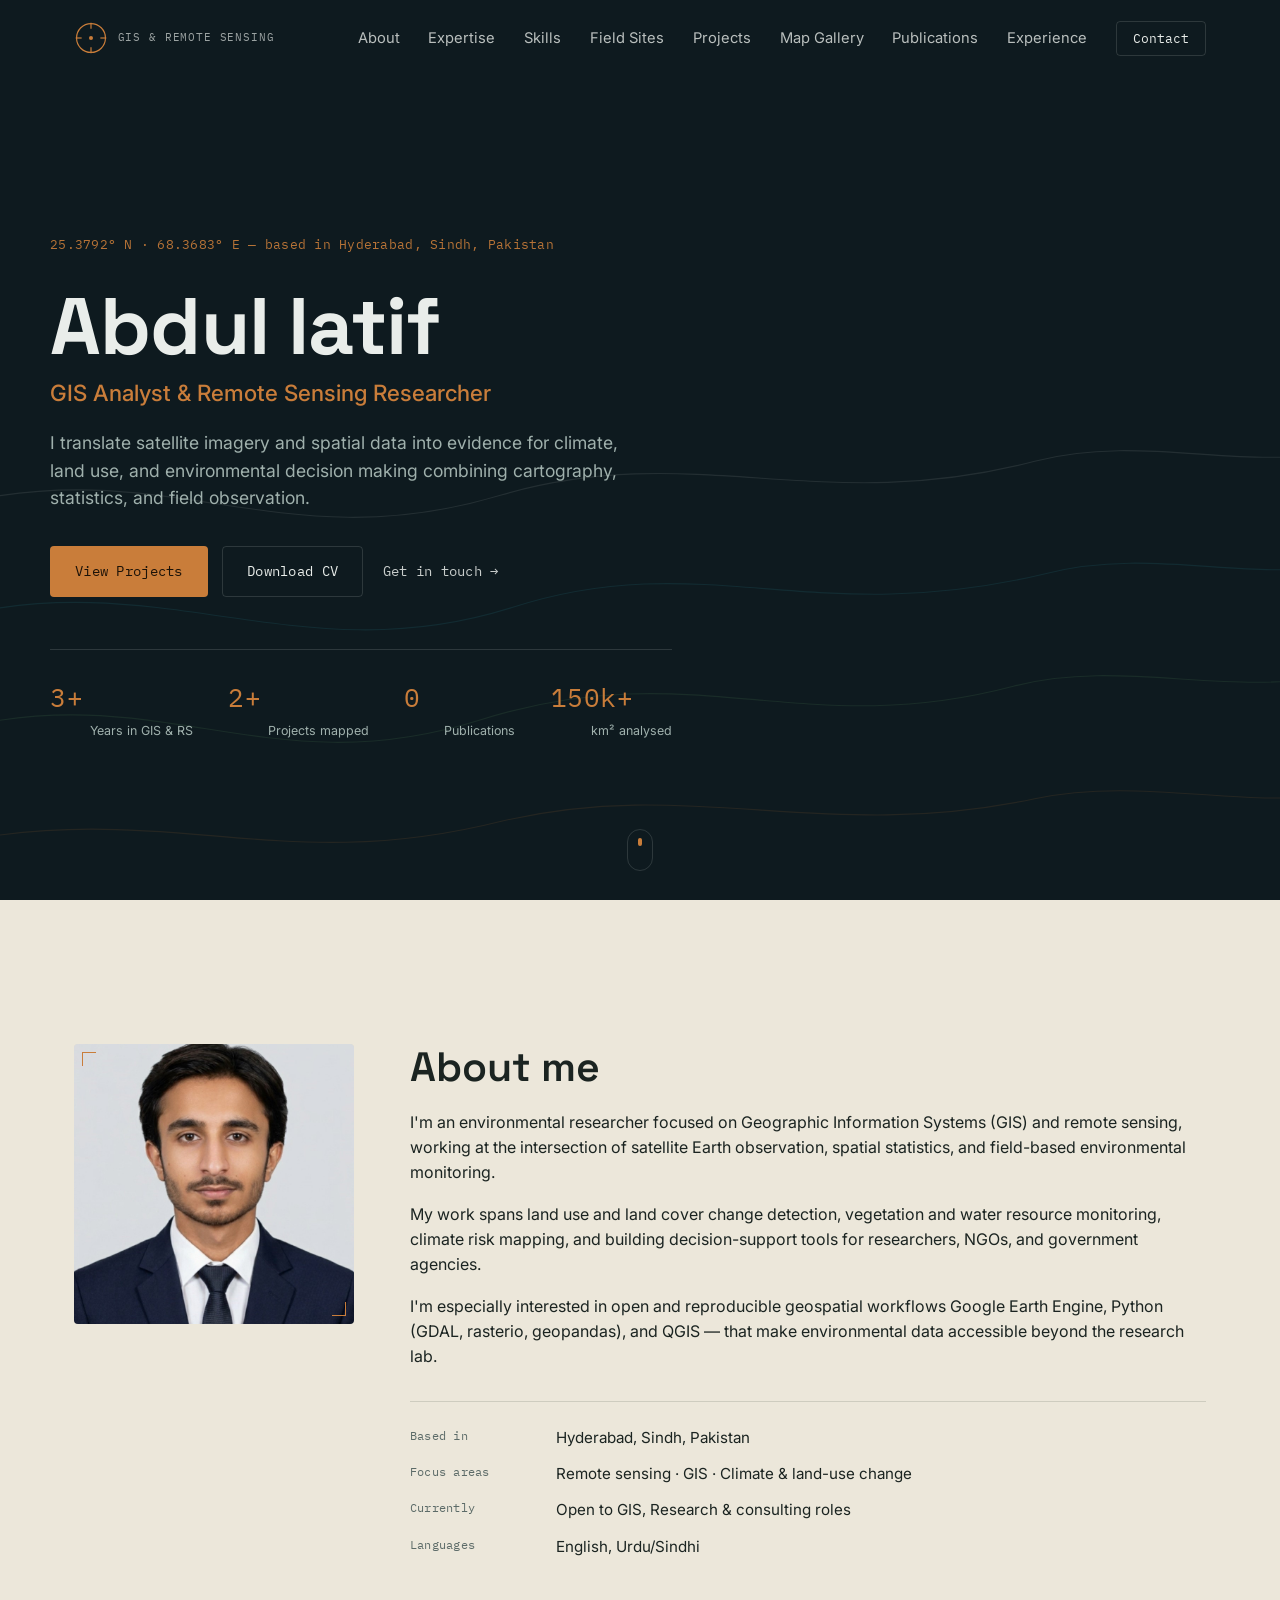
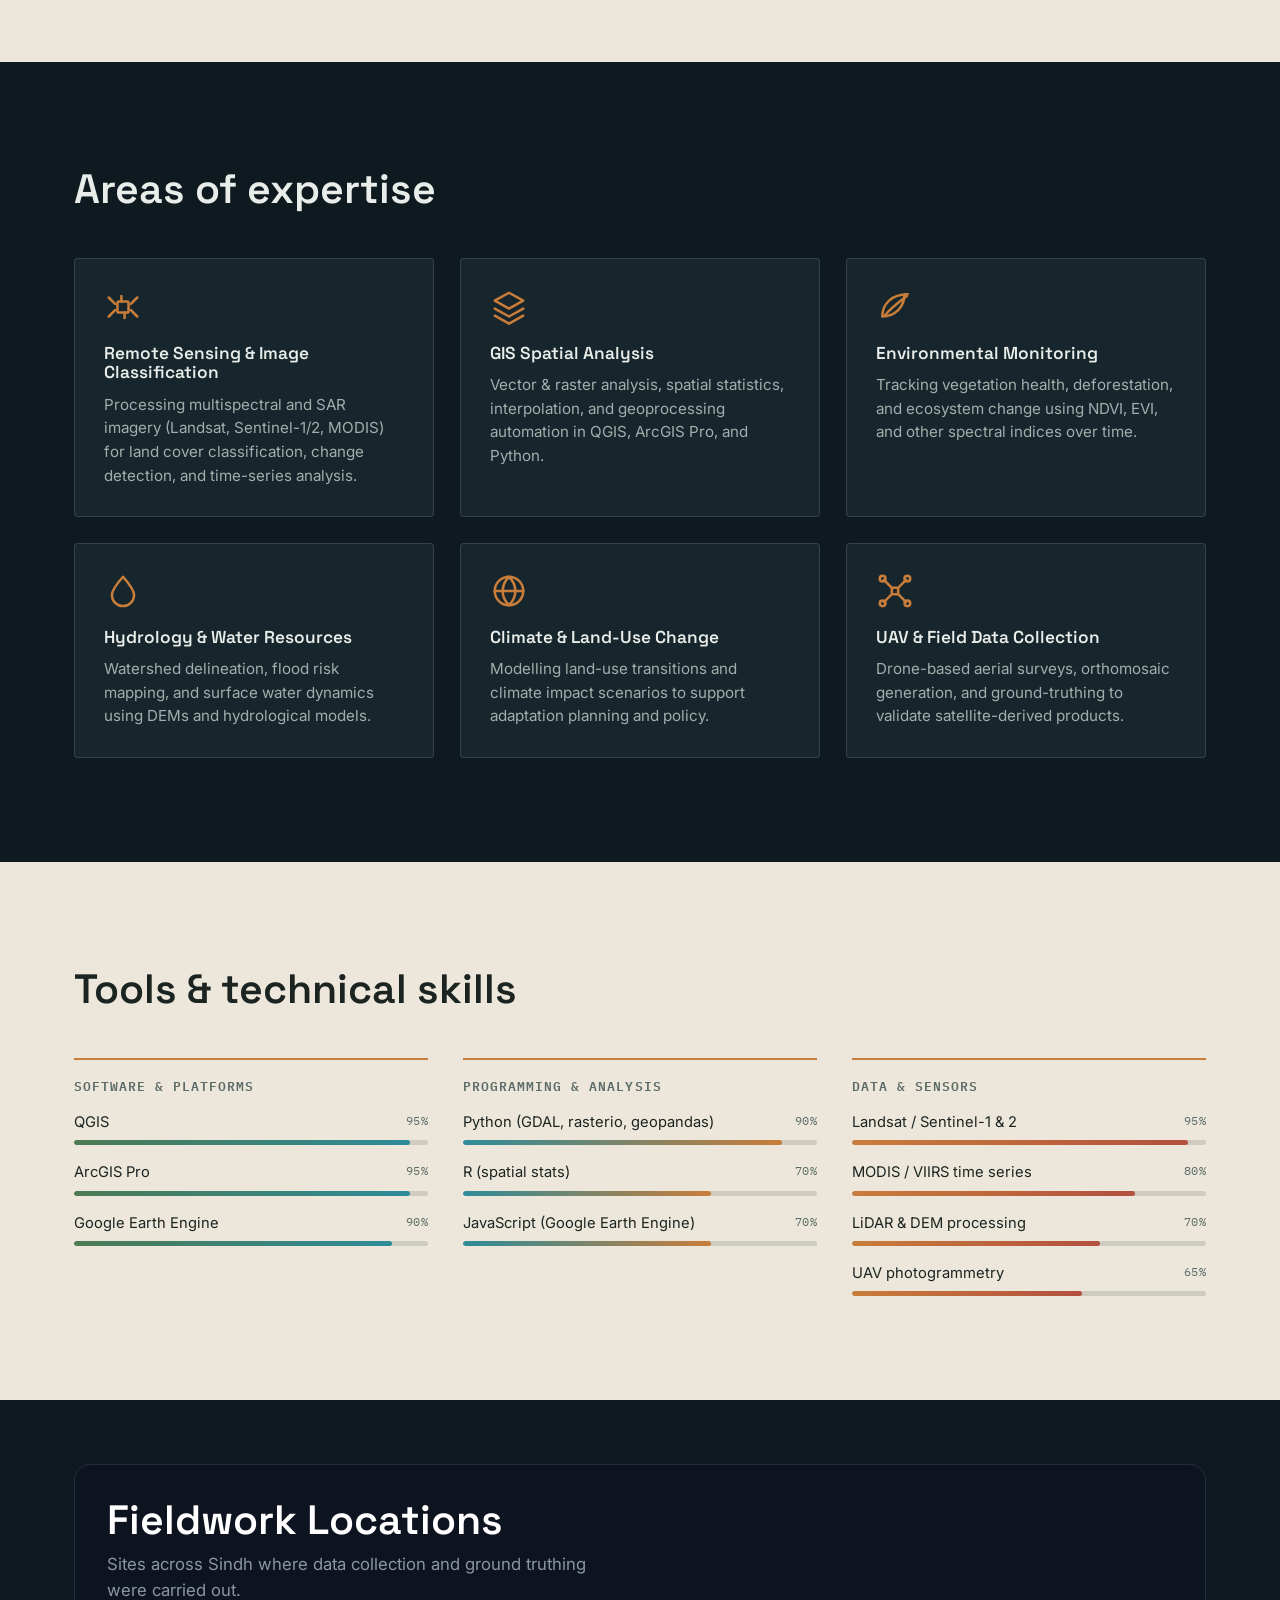
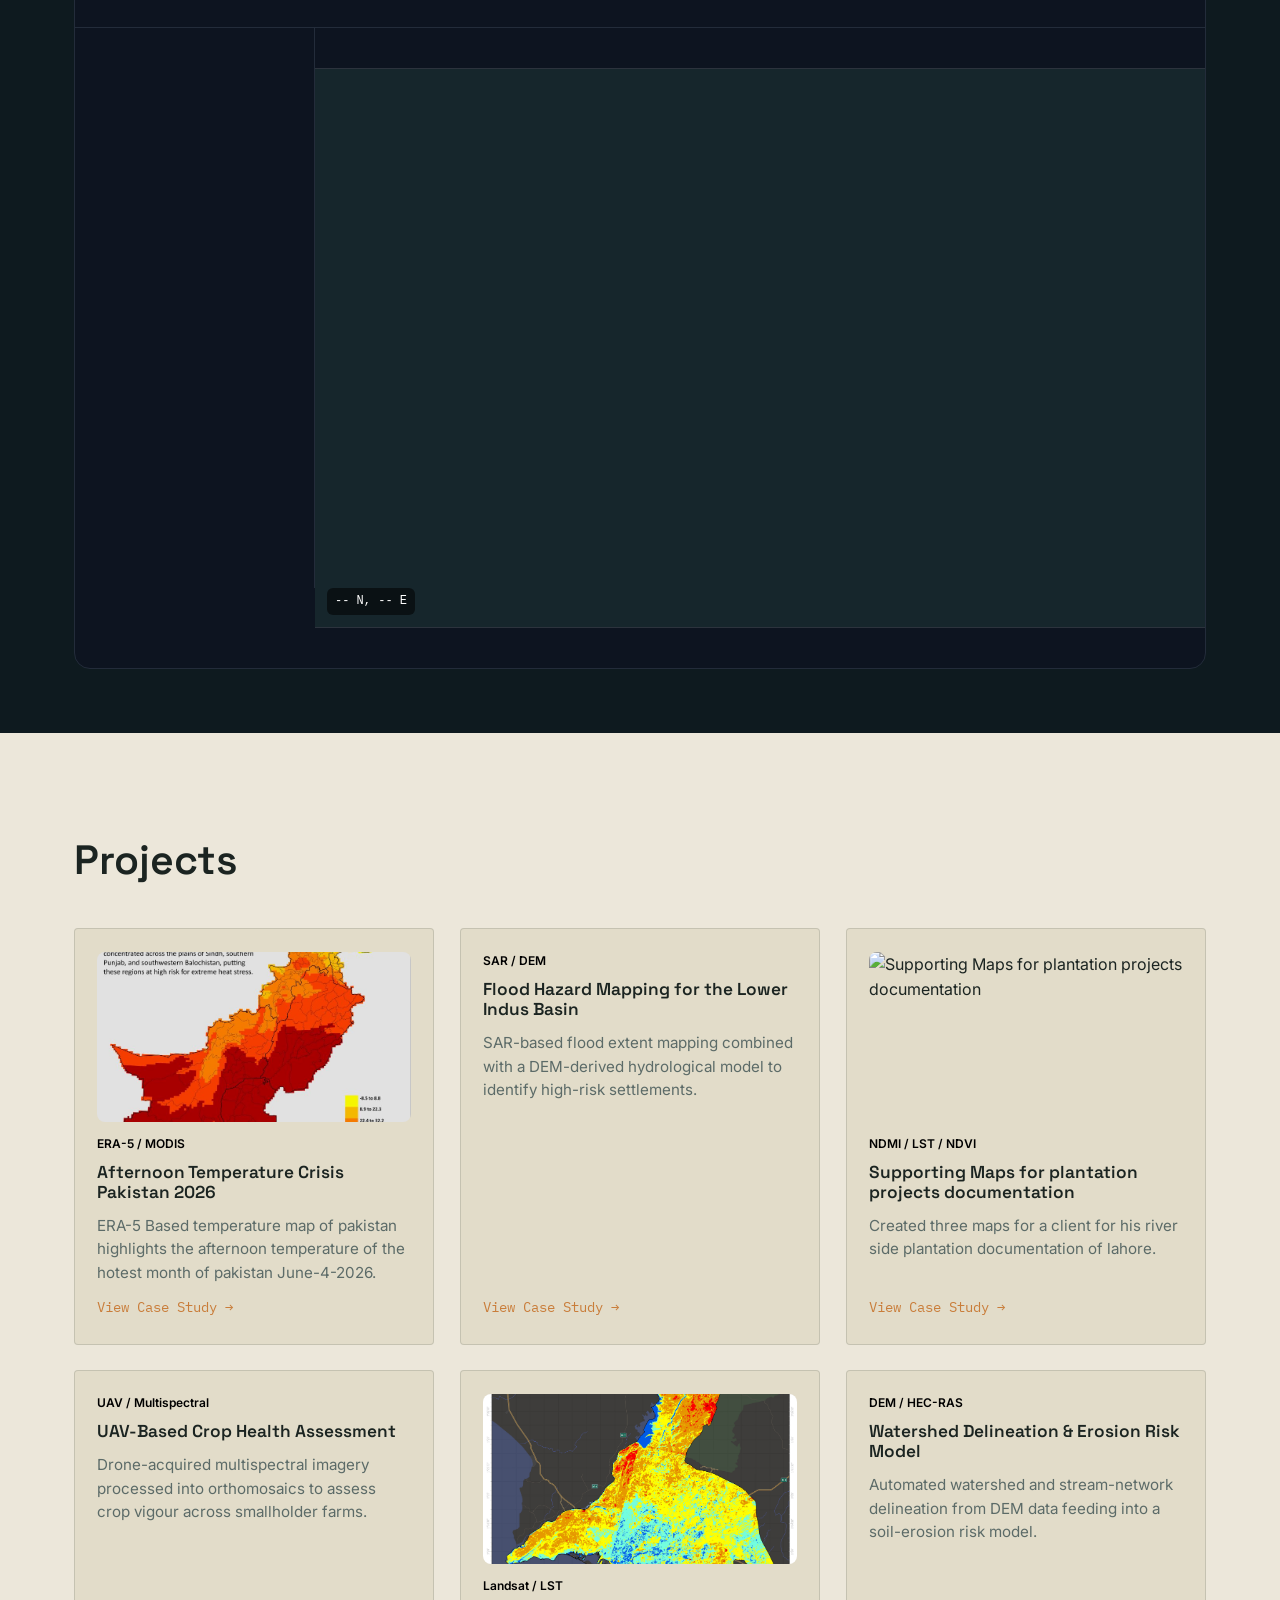
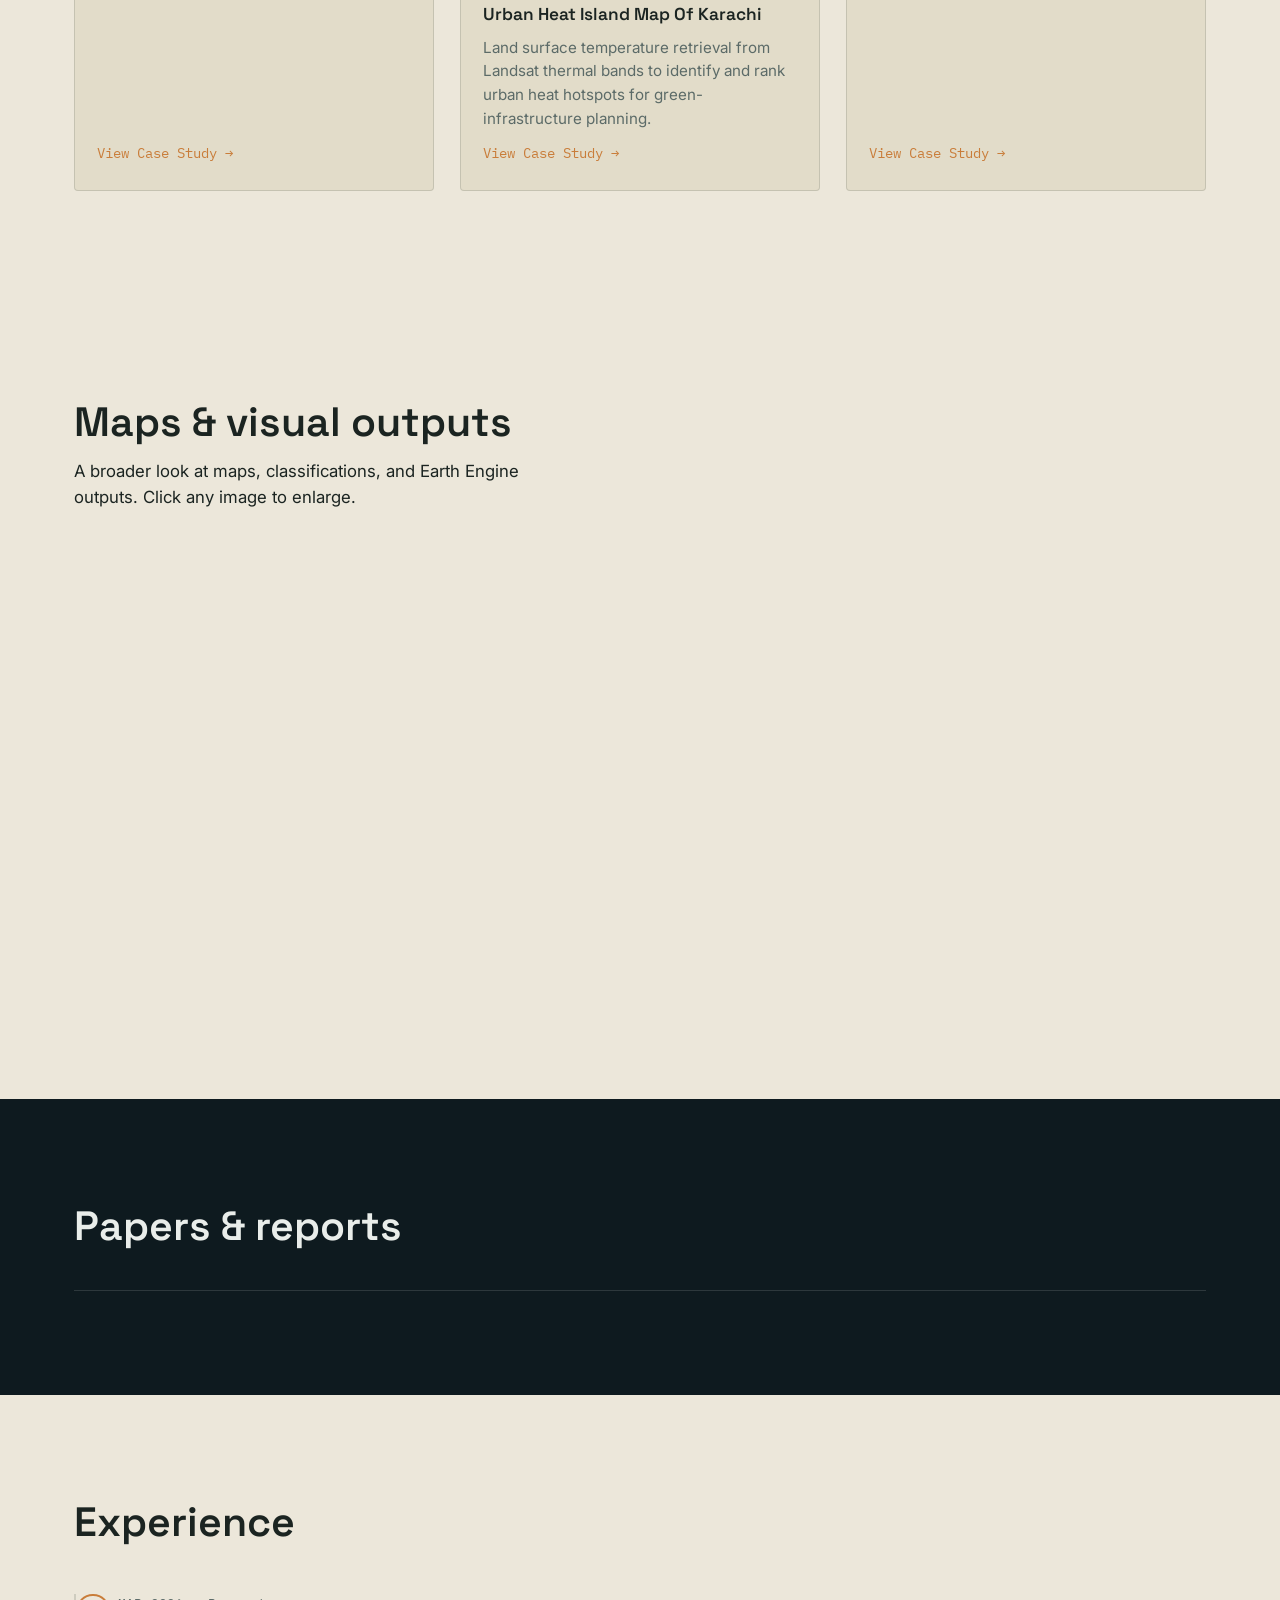
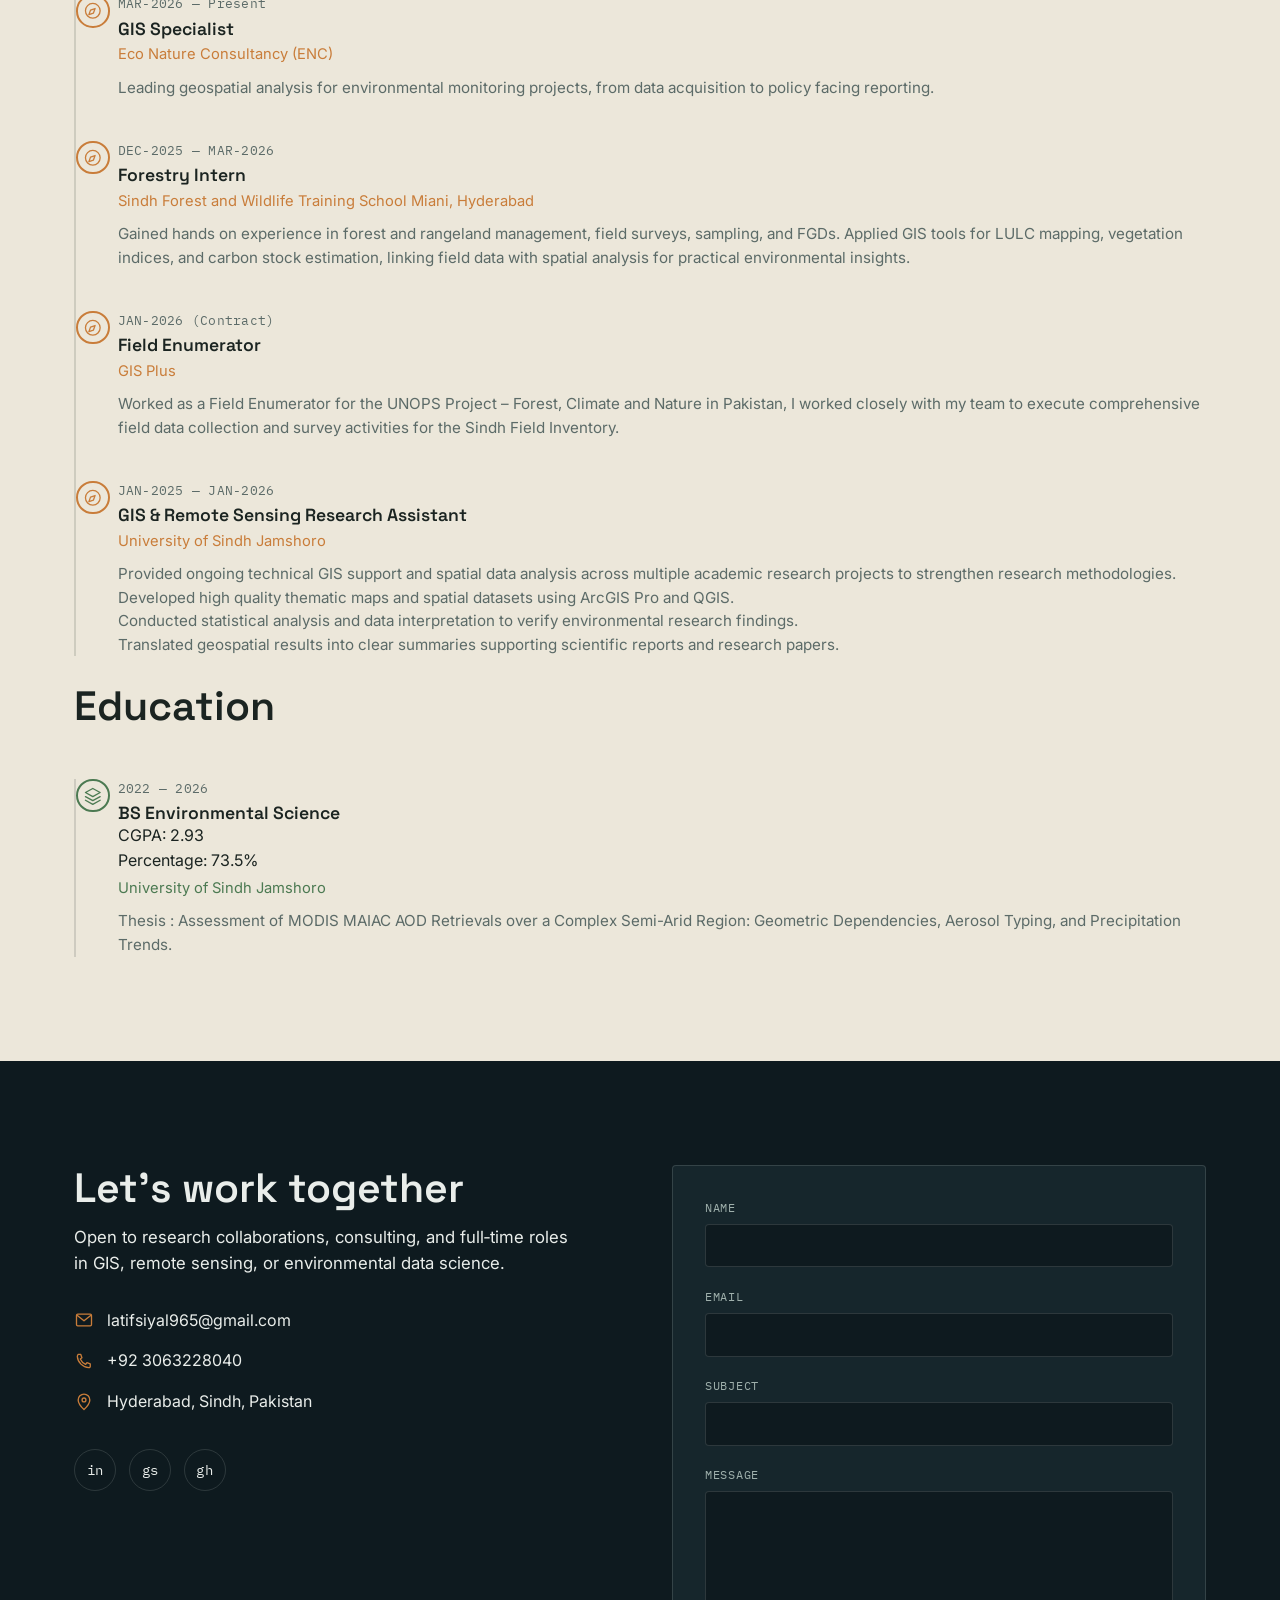
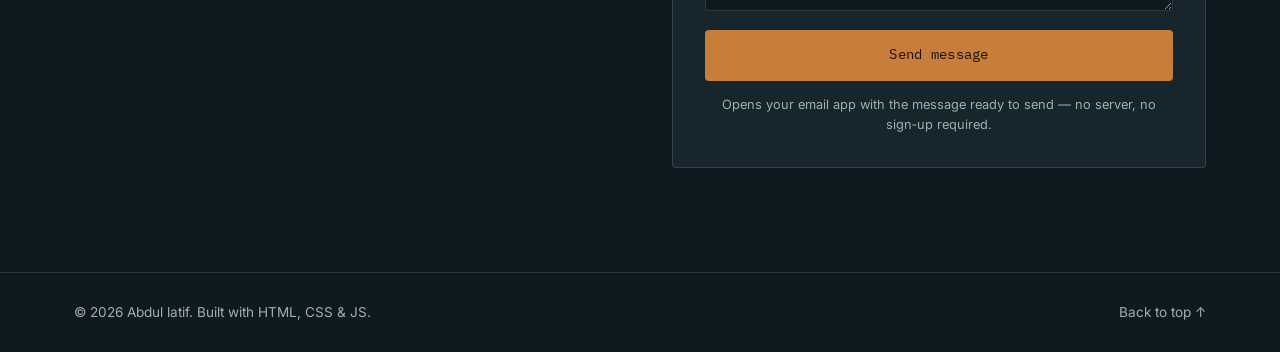
==== index.html @ a33a9f85 "final" ====
<!DOCTYPE html>
<html lang="en">
<head>
  <meta charset="UTF-8" />
  <meta name="viewport" content="width=device-width, initial-scale=1.0" />
  <title>Abdul latif — GIS &amp; Remote Sensing Researcher</title>
  <meta name="description" content="Portfolio of an Environmental Researcher specializing in GIS, Remote Sensing, and spatial data analysis." />
  <link rel="icon" type="image/svg+xml" href="assets/favicon.svg" />

  <!-- Fonts -->
  <link rel="preconnect" href="https://fonts.googleapis.com">
  <link rel="preconnect" href="https://fonts.gstatic.com" crossorigin>
  <link href="https://fonts.googleapis.com/css2?family=Space+Grotesk:wght@500;600;700&family=Inter:wght@400;500;600&family=IBM+Plex+Mono:wght@400;500&display=swap" rel="stylesheet">

  <!-- Leaflet (free, no API key — used for the Field Sites map) -->
  <link rel="stylesheet" href="https://unpkg.com/leaflet@1.9.4/dist/leaflet.css" />

  <link rel="stylesheet" href="css/style.css" />
</head>
<body>

  <a class="skip-link" href="#main">Skip to content</a>

  <!-- ===================== HEADER / NAV ===================== -->
  <header class="site-header" id="siteHeader">
    <nav class="nav container" aria-label="Primary">
      <a href="#hero" class="brand" aria-label="Back to top">
        <span class="brand-mark" aria-hidden="true">
          <svg viewBox="0 0 40 40" width="34" height="34">
            <circle cx="20" cy="20" r="17" fill="none" stroke="currentColor" stroke-width="1.4"/>
            <circle cx="20" cy="20" r="2.4" fill="currentColor"/>
            <line x1="20" y1="2" x2="20" y2="9" stroke="currentColor" stroke-width="1.4"/>
            <line x1="20" y1="31" x2="20" y2="38" stroke="currentColor" stroke-width="1.4"/>
            <line x1="2" y1="20" x2="9" y2="20" stroke="currentColor" stroke-width="1.4"/>
            <line x1="31" y1="20" x2="38" y2="20" stroke="currentColor" stroke-width="1.4"/>
          </svg>
        </span>
        <span class="brand-text">
          <strong id="brandInitials">Y.N.</strong>
          <small>GIS &amp; Remote Sensing</small>
        </span>
      </a>

      <button class="nav-toggle" id="navToggle" aria-expanded="false" aria-controls="navLinks" aria-label="Toggle menu">
        <span></span><span></span><span></span>
      </button>

      <ul class="nav-links" id="navLinks">
        <li><a href="#about" data-nav>About</a></li>
        <li><a href="#expertise" data-nav>Expertise</a></li>
        <li><a href="#skills" data-nav>Skills</a></li>
        <li><a href="#map" data-nav>Field Sites</a></li>
        <li><a href="#projects" data-nav>Projects</a></li>
        <li><a href="#gallery" data-nav>Map Gallery</a></li>
        <li><a href="#publications" data-nav>Publications</a></li>
        <li><a href="#experience" data-nav>Experience</a></li>
        <li><a href="#contact" data-nav class="nav-cta">Contact</a></li>
      </ul>
    </nav>
  </header>

  <main id="main">

    <!-- ===================== HERO ===================== -->
    <section class="hero" id="hero">
      <div class="hero-bg" aria-hidden="true">
        <svg class="contour-field" viewBox="0 0 1200 800" preserveAspectRatio="none">
          <path class="c1" d="M-50,650 C150,600 250,700 450,640 C650,580 750,660 950,610 C1050,585 1150,620 1250,600" />
          <path class="c2" d="M-50,550 C150,500 280,600 480,540 C660,485 760,560 980,510 C1080,485 1180,520 1250,500" />
          <path class="c3" d="M-50,450 C160,400 260,500 470,440 C650,390 770,460 970,410 C1070,385 1170,420 1250,400" />
          <path class="c4" d="M-50,750 C160,710 260,780 470,730 C650,690 770,750 970,710 C1070,690 1170,720 1250,705" />
        </svg>
      </div>

      <div class="container hero-inner">
        <p class="eyebrow mono" id="heroCoords">29.9691° N · 73.8567° E — based in Your City, Country</p>
        <h1 class="hero-title">
          <span id="heroName">Your Name</span>
          <span class="hero-role" id="heroRole">GIS Analyst &amp; Remote Sensing Researcher</span>
        </h1>
        <p class="hero-tagline" id="heroTagline">
          I translate satellite imagery and spatial data into evidence for climate, land‑use, and
          environmental decision‑making — combining cartography, statistics, and field observation.
        </p>

        <div class="hero-actions">
          <a href="#projects" class="btn btn-primary">View Projects</a>
          <a href="assets/cv.pdf" class="btn btn-ghost" download>Download CV</a>
          <a href="#contact" class="btn btn-text">Get in touch →</a>
        </div>

        <dl class="hero-stats" id="heroStats" aria-label="Career highlights"></dl>
      </div>

      <a href="#about" class="scroll-cue" aria-label="Scroll to About section">
        <span></span>
      </a>
    </section>

    <!-- ===================== ABOUT ===================== -->
    <section class="section section-paper" id="about">
      <div class="container">
        <div class="about-grid">
          <div class="about-portrait" data-reveal>
            <div class="frame">
              <div class="frame-ticks" aria-hidden="true"></div>
              <img src="assets/profile.jpg" alt="Portrait of Your Name" id="aboutPhoto"
                   onerror="this.style.display='none'; this.parentElement.classList.add('frame-fallback')" />
            </div>
          </div>

          <div class="about-copy" data-reveal>
            <h2>About me</h2>
            <div id="aboutText" class="about-text"></div>

            <ul class="fact-list" id="aboutFacts"></ul>
          </div>
        </div>
      </div>
    </section>

    <!-- ===================== EXPERTISE ===================== -->
    <section class="section section-ink" id="expertise">
      <div class="container">
        <h2>Areas of expertise</h2>

        <div class="grid grid-3" id="expertiseGrid" data-reveal-group></div>
      </div>
    </section>

    <!-- ===================== SKILLS ===================== -->
    <section class="section section-paper" id="skills">
      <div class="container">
        <h2>Tools &amp; technical skills</h2>

        <div class="legend-grid" id="skillsGrid" data-reveal-group></div>
      </div>
    </section>

   <section class="section section-ink map-section" id="map">
      <div class="container">
        <div class="map-panel">
          <div class="map-panel-header">
            <h2>Fieldwork Locations</h2>
            <p class="section-lede">Sites across Sindh where data collection and ground truthing were carried out.</p>
          </div>
          <div class="map-layout">
            <aside class="map-sidebar" id="mapSidebar"></aside>
            <div class="map-wrap" data-reveal>
              <div id="fieldMap" role="img" aria-label="Interactive map of research field sites"></div>
              <div class="map-coords" id="mapCoords">-- N, -- E</div>
            </div>
          </div>
        </div>
      </div>
    </section>

    <!-- ===================== PROJECTS ===================== -->
    <section class="section section-paper" id="projects">
      <div class="container">
        <h2>Projects</h2>

        <div class="grid grid-3" id="projectsGrid" data-reveal-group></div>
      </div>
    </section>


    <!-- ===================== MAP GALLERY ===================== -->
    <section class="section section-paper" id="gallery">
      <div class="container">
        <h2>Maps &amp; visual outputs</h2>
        <p class="section-lede">A broader look at maps, classifications, and Earth Engine outputs. Click any image to enlarge.</p>
        <div class="gallery-grid" id="galleryGrid" data-reveal-group></div>
      </div>
    </section>

    <!-- ===================== PUBLICATIONS ===================== -->
    <section class="section section-ink" id="publications">
      <div class="container">
        <h2>Papers &amp; reports</h2>

        <ol class="pub-list" id="pubList"></ol>
      </div>
    </section>

    <!-- ===================== EXPERIENCE ===================== -->
    <section class="section section-paper" id="experience">
      <div class="container">
        <h2>Experience</h2>

        <div class="timeline" id="timeline-experience"></div>
      </div>
    </section>
    
    <!-- ===================== Education ===================== -->
    <section class="section section-paper" id="education">
      <div class="container">
        <h2>Education</h2>

        <div class="timeline" id="timeline-education"></div>
      </div>
    </section>

    <!-- ===================== CONTACT ===================== -->
    <section class="section section-ink" id="contact">
      <div class="container contact-grid">
        <div data-reveal>
          <h2>Let's work together</h2>
          <p class="section-lede">
            Open to research collaborations, consulting, and full‑time roles in GIS,
            remote sensing, or environmental data science.
          </p>

          <ul class="contact-details" id="contactDetails"></ul>
          <ul class="social-list" id="socialList"></ul>
        </div>

        <form class="contact-form" id="contactForm" data-reveal>
          <div class="form-row">
            <label for="cf-name">Name</label>
            <input id="cf-name" name="name" type="text" autocomplete="name" required />
          </div>
          <div class="form-row">
            <label for="cf-email">Email</label>
            <input id="cf-email" name="email" type="email" autocomplete="email" required />
          </div>
          <div class="form-row">
            <label for="cf-subject">Subject</label>
            <input id="cf-subject" name="subject" type="text" required />
          </div>
          <div class="form-row">
            <label for="cf-message">Message</label>
            <textarea id="cf-message" name="message" rows="5" required></textarea>
          </div>
          <button type="submit" class="btn btn-primary btn-block">Send message</button>
          <p class="form-note">Opens your email app with the message ready to send — no server, no sign‑up required.</p>
        </form>
      </div>
    </section>

  </main>

  <!-- ===================== FOOTER ===================== -->
  <footer class="site-footer">
    <div class="container footer-inner">
      <p>© <span id="footerYear"></span> <span id="footerName">Your Name</span>. Built with HTML, CSS &amp; JS.</p>
      <a href="#hero" class="to-top">Back to top ↑</a>
    </div>
  </footer>

  <script src="https://unpkg.com/leaflet@1.9.4/dist/leaflet.js"></script>
  <script src="js/config.js"></script>
  <script src="js/main.js"></script>
</body>
</html>
---- css/style.css ----
/* ======================================================================
   STYLE.CSS — visual design. Colours and fonts are defined as variables
   at the top, so you can re-theme the whole site by editing the :root
   block below.
   ====================================================================== */

:root {
  /* ---- Colour tokens (named after what they represent) ---- */
  --ink: #0E1A1F;          /* deep night-satellite background */
  --ink-raised: #16262C;   /* cards / panels on dark sections */
  --paper: #ECE7DA;        /* topographic paper background */
  --paper-raised: #E2DCC9; /* cards / panels on light sections */

  --canopy: #4C7A52;  /* vegetation accent (green) */
  --hydro: #2E8C99;   /* water accent (cyan) */
  --terra: #C97D3A;   /* terrain accent (ochre) */
  --alert: #B3503F;   /* climate / warning accent (clay red) */

  --text-dark-bg: #E9EDEA;
  --text-dark-bg-muted: #9FB0AC;
  --text-light-bg: #1B2421;
  --text-light-bg-muted: #5C6B68;

  --line-on-dark: rgba(233, 237, 234, 0.14);
  --line-on-light: rgba(27, 36, 33, 0.14);

  --font-display: "Space Grotesk", "Inter", sans-serif;
  --font-body: "Inter", -apple-system, BlinkMacSystemFont, sans-serif;
  --font-mono: "IBM Plex Mono", "SFMono-Regular", Consolas, monospace;

  --container: 1180px;
  --radius: 4px;
  --header-h: 76px;

  --ease: cubic-bezier(0.22, 1, 0.36, 1);
}

/* ---------------------------- reset ---------------------------- */
*, *::before, *::after { box-sizing: border-box; }
html { scroll-behavior: smooth; }
body {
  margin: 0;
  font-family: var(--font-body);
  background: var(--paper);
  color: var(--text-light-bg);
  -webkit-font-smoothing: antialiased;
  line-height: 1.55;
}
img { max-width: 100%; display: block; }
a { color: inherit; text-decoration: none; }
ul, ol { margin: 0; padding: 0; list-style: none; }
h1, h2, h3, h4 { font-family: var(--font-display); margin: 0; line-height: 1.15; font-weight: 600; }
p { margin: 0; }
button { font: inherit; background: none; border: none; cursor: pointer; }
.mono { font-family: var(--font-mono); letter-spacing: 0.02em; }

:focus-visible {
  outline: 2px solid var(--hydro);
  outline-offset: 3px;
  border-radius: 2px;
}

.skip-link {
  position: absolute; left: -999px; top: 0;
  background: var(--terra); color: var(--ink); padding: 0.6em 1em; z-index: 999;
}
.skip-link:focus { left: 1rem; top: 1rem; }

@media (prefers-reduced-motion: reduce) {
  html { scroll-behavior: auto; }
  *, *::before, *::after { animation-duration: 0.001ms !important; transition-duration: 0.001ms !important; }
}

.container {
  max-width: var(--container);
  margin: 0 auto;
  padding: 0 1.5rem;
}

h2 { font-size: clamp(1.9rem, 3.2vw, 2.6rem); }
.section-lede {
  max-width: 46ch;
  margin-top: 0.75rem;
  font-size: 1.05rem;
}

.fig-label {
  font-size: 0.78rem;
  letter-spacing: 0.12em;
  text-transform: uppercase;
  opacity: 0.65;
  margin-bottom: 0.9rem;
  display: inline-block;
}

/* ---------------------------- sections ---------------------------- */
.section { padding: 6.5rem 0; }
.section-paper { background: var(--paper); color: var(--text-light-bg); }
.section-ink { background: var(--ink); color: var(--text-dark-bg); }
.section-ink .fig-label,
.hero .eyebrow { color: var(--terra); opacity: 0.9; }
.section-paper .fig-label { color: var(--canopy); }

/* faint topographic divider between sections (contour-line motif) */
.section + .section { position: relative; }
.section::before {
  content: "";
  display: block;
  height: 1px;
  margin: 0 auto -1px;
}

/* ---------------------------- buttons ---------------------------- */
.btn {
  display: inline-flex;
  align-items: center;
  justify-content: center;
  gap: 0.4em;
  padding: 0.85rem 1.5rem;
  font-family: var(--font-mono);
  font-size: 0.88rem;
  letter-spacing: 0.02em;
  border-radius: var(--radius);
  transition: transform 180ms var(--ease), background 180ms var(--ease), color 180ms var(--ease), border-color 180ms var(--ease);
  border: 1px solid transparent;
}
.btn:hover { transform: translateY(-2px); }
.btn-primary { background: var(--terra); color: #1B1208; }
.btn-primary:hover { background: #DE9050; }
.btn-ghost { border-color: var(--line-on-dark); color: var(--text-dark-bg); }
.btn-ghost:hover { border-color: var(--terra); color: var(--terra); }
.btn-text { color: var(--text-dark-bg); opacity: 0.85; padding-left: 0.25rem; padding-right: 0.25rem; }
.btn-text:hover { opacity: 1; color: var(--terra); }
.btn-block { width: 100%; }
.section-paper .btn-ghost { border-color: var(--line-on-light); color: var(--text-light-bg); }
.section-paper .btn-ghost:hover { border-color: var(--canopy); color: var(--canopy); }

/* ============================== HEADER ============================== */
.site-header {
  position: fixed;
  inset: 0 0 auto 0;
  height: var(--header-h);
  z-index: 100;
  display: flex;
  align-items: center;
  background: transparent;
  transition: background 220ms var(--ease), border-color 220ms var(--ease), backdrop-filter 220ms var(--ease);
  border-bottom: 1px solid transparent;
}
.site-header.is-scrolled {
  background: rgba(14, 26, 31, 0.86);
  backdrop-filter: blur(10px);
  border-color: var(--line-on-dark);
}
.nav {
  display: flex;
  align-items: center;
  justify-content: space-between;
  width: 100%;
}
.brand { display: flex; align-items: center; gap: 0.6rem; color: var(--text-dark-bg); }
.brand-mark { color: var(--terra); display: inline-flex; }
.brand-text { display: flex; flex-direction: column; line-height: 1.1; }
.brand-text strong { font-family: var(--font-display); font-size: 1rem; letter-spacing: 0.02em; }
.brand-text small { font-family: var(--font-mono); font-size: 0.66rem; opacity: 0.65; text-transform: uppercase; letter-spacing: 0.08em; }

.nav-links { display: flex; align-items: center; gap: 1.8rem; }
.nav-links a {
  font-size: 0.92rem;
  color: var(--text-dark-bg);
  opacity: 0.78;
  position: relative;
  padding: 0.3rem 0;
  transition: opacity 160ms var(--ease), color 160ms var(--ease);
}
.nav-links a::after {
  content: "";
  position: absolute; left: 0; bottom: -2px;
  width: 0; height: 1px; background: var(--terra);
  transition: width 220ms var(--ease);
}
.nav-links a:hover, .nav-links a.is-active { opacity: 1; }
.nav-links a:hover::after, .nav-links a.is-active::after { width: 100%; }
.nav-cta {
  border: 1px solid var(--line-on-dark);
  padding: 0.5rem 1rem !important;
  border-radius: var(--radius);
  font-family: var(--font-mono);
  font-size: 0.82rem !important;
}
.nav-cta::after { display: none; }
.nav-cta:hover { border-color: var(--terra); }

.nav-toggle {
  display: none;
  flex-direction: column;
  justify-content: center;
  gap: 5px;
  width: 32px; height: 32px;
  padding: 0;
}
.nav-toggle span { display: block; height: 2px; background: var(--text-dark-bg); border-radius: 1px; transition: transform 200ms var(--ease), opacity 200ms var(--ease); }

/* ============================== HERO ============================== */
.hero {
  position: relative;
  min-height: 100vh;
  display: flex;
  align-items: center;
  background: var(--ink);
  color: var(--text-dark-bg);
  overflow: hidden;
  padding-top: var(--header-h);
}
.hero-bg { position: absolute; inset: 0; opacity: 0.55; }
.contour-field { width: 100%; height: 100%; }
.contour-field path { fill: none; stroke: var(--text-dark-bg); stroke-width: 1; opacity: 0.16; }
.contour-field .c1 { stroke: var(--canopy); opacity: 0.35; }
.contour-field .c2 { stroke: var(--hydro); opacity: 0.28; }
.contour-field .c3 { opacity: 0.18; }
.contour-field .c4 { stroke: var(--terra); opacity: 0.22; }
@media (prefers-reduced-motion: no-preference) {
  .contour-field path { animation: drift 22s ease-in-out infinite alternate; }
  .contour-field .c2 { animation-duration: 28s; }
  .contour-field .c3 { animation-duration: 34s; }
  .contour-field .c4 { animation-duration: 26s; }
}
@keyframes drift {
  from { transform: translateX(0); }
  to { transform: translateX(-40px); }
}

.hero-inner { position: relative; z-index: 1; padding: 4rem 0; width: 100%; }
.eyebrow { display: block; font-size: 0.82rem; margin-bottom: 1.5rem; }
.hero-title { display: flex; flex-direction: column; gap: 0.5rem; }
.hero-title #heroName {
  font-size: clamp(2.6rem, 7vw, 5rem);
  font-weight: 700;
  letter-spacing: -0.01em;
}
.hero-role {
  font-family: var(--font-body);
  font-weight: 500;
  font-size: clamp(1.05rem, 2vw, 1.4rem);
  color: var(--terra);
}
.hero-tagline { max-width: 52ch; margin-top: 1.5rem; font-size: 1.1rem; color: var(--text-dark-bg-muted); }
.hero-actions { display: flex; flex-wrap: wrap; gap: 0.9rem; margin-top: 2.2rem; }

.hero-stats {
  display: grid;
  grid-template-columns: repeat(4, auto);
  gap: 2.2rem;
  margin: 3.2rem 0 0;
  padding-top: 1.8rem;
  border-top: 1px solid var(--line-on-dark);
  max-width: fit-content;
}
.stat-value { font-size: 1.6rem; color: var(--terra); }
.stat-label { font-size: 0.78rem; color: var(--text-dark-bg-muted); margin-top: 0.2rem; }

.scroll-cue {
  position: absolute; bottom: 1.8rem; left: 50%; transform: translateX(-50%);
  width: 26px; height: 42px; border: 1px solid var(--line-on-dark); border-radius: 14px;
  display: flex; justify-content: center; padding-top: 8px; z-index: 1;
}
.scroll-cue span { width: 4px; height: 8px; background: var(--terra); border-radius: 2px; animation: scrollDown 1.8s ease-in-out infinite; }
@keyframes scrollDown { 0% { opacity: 1; transform: translateY(0); } 70% { opacity: 0; transform: translateY(10px); } 100% { opacity: 0; } }

/* ============================== ABOUT ============================== */
.about-grid { display: grid; grid-template-columns: 280px 1fr; gap: 3.5rem; margin-top: 2.5rem; align-items: start; }
.frame { position: relative; aspect-ratio: 1; border-radius: var(--radius); overflow: hidden; background: var(--paper-raised); }
.frame img { width: 100%; height: 100%; object-fit: cover; object-position: center 20%; }
.frame.frame-fallback::after {
  content: "PHOTO";
  position: absolute; inset: 0; display: flex; align-items: center; justify-content: center;
  font-family: var(--font-mono); font-size: 0.8rem; letter-spacing: 0.15em; color: var(--text-light-bg-muted);
  background: repeating-linear-gradient(135deg, var(--paper-raised), var(--paper-raised) 10px, #d8d1ba 10px, #d8d1ba 11px);
}
.frame-ticks { position: absolute; inset: 0; pointer-events: none; }
.frame-ticks::before, .frame-ticks::after {
  content: ""; position: absolute; width: 14px; height: 14px;
  border: 1.4px solid var(--terra);
}
.frame-ticks::before { top: 8px; left: 8px; border-right: none; border-bottom: none; }
.frame-ticks::after { bottom: 8px; right: 8px; border-left: none; border-top: none; }

.about-copy h2 { margin-bottom: 1.2rem; }
.about-text p { margin-bottom: 1.1rem; color: var(--text-light-bg); }
.about-text p:last-child { margin-bottom: 0; }
.fact-list { margin-top: 2rem; display: grid; gap: 0.8rem; border-top: 1px solid var(--line-on-light); padding-top: 1.5rem; }
.fact-list li { display: grid; grid-template-columns: 130px 1fr; gap: 1rem; font-size: 0.95rem; }
.fact-label { color: var(--text-light-bg-muted); font-size: 0.78rem; }

/* ============================== GRID / CARDS ============================== */
.grid { display: grid; gap: 1.6rem; margin-top: 2.8rem; }
.grid-3 { grid-template-columns: repeat(3, 1fr); }

.card {
  border: 1px solid var(--line-on-dark);
  border-radius: var(--radius);
  padding: 1.8rem;
  background: var(--ink-raised);
  position: relative;
}
.section-paper .card { background: var(--paper-raised); border-color: var(--line-on-light); }
.card-icon { width: 38px; height: 38px; color: var(--terra); margin-bottom: 1.1rem; }
.card-icon svg { width: 100%; height: 100%; }
.card h3 { font-size: 1.08rem; margin-bottom: 0.6rem; }
.card p { color: var(--text-dark-bg-muted); font-size: 0.95rem; }
.section-paper .card p { color: var(--text-light-bg-muted); }

/* scroll reveal */
.reveal { opacity: 0; transform: translateY(16px); transition: opacity 600ms var(--ease), transform 600ms var(--ease); transition-delay: var(--d, 0ms); }
.reveal.is-visible { opacity: 1; transform: translateY(0); }

/* ============================== SKILLS / LEGEND ============================== */
.legend-grid { display: grid; grid-template-columns: repeat(3, 1fr); gap: 2.2rem; margin-top: 2.8rem; }
.legend-block { border-top: 2px solid var(--terra); padding-top: 1.2rem; }
.legend-title { font-size: 0.8rem; text-transform: uppercase; letter-spacing: 0.08em; color: var(--text-light-bg-muted); margin-bottom: 1.1rem; }
.legend-items { display: grid; gap: 1rem; }
.legend-item-top { display: flex; justify-content: space-between; font-size: 0.92rem; margin-bottom: 0.4rem; }
.legend-pct { color: var(--text-light-bg-muted); font-size: 0.78rem; }
.bar { height: 5px; background: var(--line-on-light); border-radius: 3px; overflow: hidden; }
.bar span { display: block; height: 100%; width: 0; background: linear-gradient(90deg, var(--canopy), var(--hydro)); border-radius: 3px; transition: width 1.1s var(--ease); }
.legend-block:nth-child(2) .bar span { background: linear-gradient(90deg, var(--hydro), var(--terra)); }
.legend-block:nth-child(3) .bar span { background: linear-gradient(90deg, var(--terra), var(--alert)); }
.legend-block.is-visible .bar span { width: var(--w); }

/* ============================== MAP ============================== */
.section-map { padding-bottom: 4.5rem; }
.map-wrap { margin: 2.5rem 0; border-top: 1px solid var(--line-on-dark); border-bottom: 1px solid var(--line-on-dark); }
#fieldMap { width: 100%; height: 480px; background: var(--ink-raised); }
.map-tiles-dark { filter: invert(1) hue-rotate(180deg) brightness(0.92) contrast(0.92) saturate(0.85); }
.leaflet-popup-content-wrapper { background: var(--ink-raised); color: var(--text-dark-bg); border-radius: var(--radius); }
.leaflet-popup-content { font-family: var(--font-body); font-size: 0.9rem; margin: 0.8rem 1rem; }
.popup-photo { width: 100%; height: 110px; object-fit: cover; border-radius: 3px; margin-bottom: 0.5rem; }
.leaflet-popup-tip { background: var(--ink-raised); }
.leaflet-popup-content strong { font-family: var(--font-display); }
.field-marker span {
  display: block; width: 14px; height: 14px; border-radius: 50%;
  border: 2px solid rgba(233,237,234,0.85);
  box-shadow: 0 0 0 4px rgba(233,237,234,0.08);
}
.map-legend { display: flex; gap: 1.8rem; flex-wrap: wrap; margin-top: 1.6rem; font-size: 0.85rem; color: var(--text-dark-bg-muted); }
.map-legend .dot { width: 9px; height: 9px; border-radius: 50%; display: inline-block; margin-right: 0.5rem; }
.leaflet-control-attribution { background: rgba(14,26,31,0.7) !important; color: var(--text-dark-bg-muted) !important; }
.leaflet-control-attribution a { color: var(--text-dark-bg) !important; }

/* ============================== PROJECTS ============================== */
.card-project-top { display: flex; align-items: flex-start; justify-content: space-between; }
.card-year { color: var(--text-light-bg-muted); font-size: 0.78rem; }
.card-category { font-size: 0.74rem; text-transform: uppercase; letter-spacing: 0.08em; color: var(--canopy); margin: 0.9rem 0 0.4rem; }
.card-project h3 { margin-bottom: 0.7rem; }
.tag-list { display: flex; flex-wrap: wrap; gap: 0.5rem; margin: 1.1rem 0 1.2rem; }
.tag-list li { font-family: var(--font-mono); font-size: 0.72rem; padding: 0.3rem 0.6rem; border: 1px solid var(--line-on-light); border-radius: 999px; color: var(--text-light-bg-muted); }
.card-link { font-family: var(--font-mono); font-size: 0.85rem; color: var(--terra); }
.card-link:hover { text-decoration: underline; }

/* ============================== PUBLICATIONS ============================== */
.pub-list { margin-top: 2.5rem; border-top: 1px solid var(--line-on-dark); }
.pub-item {
  display: grid;
  grid-template-columns: 3rem 1fr auto;
  align-items: start;
  gap: 1.4rem;
  padding: 1.6rem 0;
  border-bottom: 1px solid var(--line-on-dark);
}
.pub-index { color: var(--terra); font-size: 0.85rem; padding-top: 0.2rem; }
.pub-body h3 { font-size: 1.05rem; margin-bottom: 0.4rem; font-weight: 500; }
.pub-meta { color: var(--text-dark-bg-muted); font-size: 0.9rem; }
.pub-link { font-family: var(--font-mono); font-size: 0.82rem; color: var(--terra); white-space: nowrap; padding-top: 0.3rem; }
.pub-link:hover { text-decoration: underline; }

/* ============================== TIMELINE ============================== */
.timeline { margin-top: 3rem; position: relative; padding-left: 2.6rem; border-left: 2px solid var(--line-on-light); }
.timeline-item { position: relative; padding-bottom: 2.6rem; }
.timeline-item:last-child { padding-bottom: 0; }
.timeline-marker {
  position: absolute; left: -2.6rem; top: 0; width: 2.1rem; height: 2.1rem;
  background: var(--paper); border: 2px solid var(--terra); border-radius: 50%;
  display: flex; align-items: center; justify-content: center; color: var(--terra); padding: 5px;
}
.timeline-education .timeline-marker { border-color: var(--canopy); color: var(--canopy); }
.timeline-period { font-size: 0.8rem; color: var(--text-light-bg-muted); margin-bottom: 0.3rem; }
.timeline-content h3 { font-size: 1.1rem; }
.timeline-org { color: var(--terra); font-size: 0.92rem; margin: 0.25rem 0 0.6rem; }
.timeline-education .timeline-org { color: var(--canopy); }
.timeline-content p:last-child { color: var(--text-light-bg-muted); font-size: 0.95rem; }
#education {
  padding-top: 0.2rem;
}
#experience {
  padding-bottom: 1.5rem;
}

/* ============================== CONTACT ============================== */
.contact-grid { display: grid; grid-template-columns: 1fr 1fr; gap: 4rem; align-items: start; }
.contact-details { margin-top: 2rem; display: grid; gap: 1rem; }
.contact-details li { display: flex; align-items: center; gap: 0.8rem; }
.contact-icon { width: 20px; height: 20px; color: var(--terra); flex-shrink: 0; }
.contact-icon svg { width: 100%; height: 100%; }
.contact-details a:hover { color: var(--terra); }

.social-list { display: flex; gap: 0.8rem; margin-top: 2.2rem; }
.social-link {
  width: 42px; height: 42px; border-radius: 50%; border: 1px solid var(--line-on-dark);
  display: flex; align-items: center; justify-content: center;
  font-size: 0.85rem; transition: border-color 160ms var(--ease), color 160ms var(--ease), transform 160ms var(--ease);
}
.social-link:hover { border-color: var(--terra); color: var(--terra); transform: translateY(-2px); }

.contact-form { background: var(--ink-raised); border: 1px solid var(--line-on-dark); border-radius: var(--radius); padding: 2rem; }
.form-row { margin-bottom: 1.2rem; display: flex; flex-direction: column; gap: 0.45rem; }
.form-row label { font-family: var(--font-mono); font-size: 0.78rem; text-transform: uppercase; letter-spacing: 0.06em; color: var(--text-dark-bg-muted); }
.form-row input, .form-row textarea {
  background: var(--ink);
  border: 1px solid var(--line-on-dark);
  border-radius: var(--radius);
  padding: 0.7rem 0.9rem;
  color: var(--text-dark-bg);
  font-family: var(--font-body);
  font-size: 0.95rem;
  resize: vertical;
}
.form-row input:focus, .form-row textarea:focus { border-color: var(--terra); }
.form-note { margin-top: 0.9rem; font-size: 0.8rem; color: var(--text-dark-bg-muted); text-align: center; }

/* ============================== FOOTER ============================== */
.site-footer { background: var(--ink); color: var(--text-dark-bg-muted); padding: 1.8rem 0; border-top: 1px solid var(--line-on-dark); }
.footer-inner { display: flex; justify-content: space-between; align-items: center; font-size: 0.85rem; flex-wrap: wrap; gap: 0.6rem; }
.to-top { color: var(--text-dark-bg-muted); }
.to-top:hover { color: var(--terra); }


/* ============================== GALLERY ============================== */
.gallery-grid { column-count: 3; column-gap: 1.6rem; margin-top: 2.8rem; }
.gallery-item { margin: 0 0 1.6rem; break-inside: avoid; }
.gallery-thumb {
  position: relative; display: block; width: 100%; padding: 0; border: 1px solid var(--line-on-light);
  cursor: zoom-in; border-radius: var(--radius); overflow: hidden; background: var(--paper-raised);
  transition: transform 260ms var(--ease), box-shadow 260ms var(--ease);
}
.gallery-thumb:hover { transform: translateY(-3px); box-shadow: 0 16px 30px -14px rgba(27,36,33,0.32); }
.gallery-thumb img { width: 100%; height: auto; display: block; }
.gallery-ticks { position: absolute; inset: 0; pointer-events: none; opacity: 0; transition: opacity 200ms var(--ease); }
.gallery-ticks::before, .gallery-ticks::after { content: ""; position: absolute; width: 14px; height: 14px; border: 1.4px solid var(--terra); }
.gallery-ticks::before { top: 8px; left: 8px; border-right: none; border-bottom: none; }
.gallery-ticks::after { bottom: 8px; right: 8px; border-left: none; border-top: none; }
.gallery-thumb:hover .gallery-ticks { opacity: 1; }
.gallery-zoom {
  position: absolute; bottom: 10px; right: 10px; width: 34px; height: 34px; border-radius: 50%;
  background: rgba(14,26,31,0.8); color: var(--text-dark-bg); display: flex; align-items: center; justify-content: center;
  opacity: 0; transform: scale(0.85); transition: opacity 200ms var(--ease), transform 200ms var(--ease);
}
.gallery-zoom svg { width: 16px; height: 16px; }
.gallery-thumb:hover .gallery-zoom { opacity: 1; transform: scale(1); }
.gallery-item figcaption { margin-top: 0.8rem; display: flex; flex-direction: column; gap: 0.3rem; }
.gallery-tag { font-size: 0.68rem; letter-spacing: 0.08em; text-transform: uppercase; color: var(--canopy); }
.gallery-title { font-size: 0.95rem; color: var(--text-light-bg); font-weight: 500; }

.lightbox { position: fixed; inset: 0; background: rgba(8,14,17,0.92); display: none; align-items: center; justify-content: center; padding: 2rem; z-index: 1000; }
.lightbox.is-open { display: flex; }
.lightbox-inner { position: relative; max-width: min(92vw, 980px); max-height: 88vh; overflow: auto; background: var(--ink-raised); border-radius: var(--radius); padding: 1.2rem; }
.lightbox-inner img { max-width: 100%; border-radius: 3px; display: block; }
.lightbox-caption { margin-top: 1rem; color: var(--text-dark-bg); }
.lightbox-caption h3 { margin-bottom: 0.4rem; }
.lightbox-caption p { color: var(--text-dark-bg-muted); }
.lightbox-close { position: absolute; top: 0.6rem; right: 0.6rem; width: 34px; height: 34px; border-radius: 50%; background: var(--ink); color: var(--text-dark-bg); font-size: 1.3rem; line-height: 1; border: 1px solid var(--line-on-dark); }
.lightbox-close:hover { color: var(--terra); border-color: var(--terra); }
body.lightbox-open { overflow: hidden; }

@media (max-width: 980px) { .gallery-grid { column-count: 2; } }
@media (max-width: 600px) { .gallery-grid { column-count: 1; } }

/* ============================== RESPONSIVE ============================== */
@media (max-width: 980px) {
  .grid-3 { grid-template-columns: repeat(2, 1fr); }
  .legend-grid { grid-template-columns: repeat(2, 1fr); }
  .about-grid { grid-template-columns: 220px 1fr; }
  .contact-grid { grid-template-columns: 1fr; gap: 3rem; }
  .hero-stats { grid-template-columns: repeat(2, auto); }
}

@media (max-width: 760px) {
  .nav-toggle { display: flex; }
  .nav-links {
    position: fixed; inset: var(--header-h) 0 0 auto;
    width: min(78vw, 320px);
    background: var(--ink);
    flex-direction: column;
    align-items: flex-start;
    padding: 2rem 1.6rem;
    gap: 1.4rem;
    transform: translateX(100%);
    transition: transform 260ms var(--ease);
    border-left: 1px solid var(--line-on-dark);
    overflow-y: auto;
  }
  .nav-links.is-open { transform: translateX(0); }
  .nav-cta { margin-top: 0.6rem; }
  body.nav-open { overflow: hidden; }

  .grid-3 { grid-template-columns: 1fr; }
  .legend-grid { grid-template-columns: 1fr; }
  .about-grid { grid-template-columns: 1fr; }
  .frame { max-width: 220px; }
  .hero-stats { grid-template-columns: repeat(2, auto); gap: 1.6rem 2rem; }
  .pub-item { grid-template-columns: 2.2rem 1fr; }
  .pub-link { grid-column: 2; }
  .section { padding: 4.5rem 0; }
  #fieldMap { height: 360px; }
}


/* --- Card cover photo (grid) --- */
.card-cover {
  width: 100%;
  height: 170px;
  object-fit: cover;
  object-position: center;
  border-radius: 8px;
  margin-bottom: 0.8rem;
  display: block;
}

/* --- Keep cards tight, align "View Case Study" at bottom evenly --- */
.card-project {
  display: flex;
  flex-direction: column;
  padding: 1.4rem 1.4rem 1.6rem;
}
.card-project .card-link {
  margin-top: auto;
  padding-top: 0.8rem;
}

.project-badge {
  display: inline-block;
  background: none;
  color: #000;
  font-size: 0.75rem;
  font-weight: 600;
  padding: 0;
  margin-bottom: 0.6rem;
}

.cs-back {
  display: inline-block;
  margin-bottom: 2rem;
  color: var(--terra);
  font-weight: 600;
}
.cs-hero-text h1 {
  font-size: 2.2rem;
  margin: 0.6rem 0 1rem;
}
.cs-description {
  color: var(--text-light-bg-muted);
  font-size: 1.05rem;
  max-width: 65ch;
  margin-bottom: 1.2rem;
}

/* --- Case study layout --- */
.cs-layout {
  margin-bottom: 2rem;
}
@media (min-width: 900px) {
  .case-study-page.single-photo .cs-layout {
    display: grid;
    grid-template-columns: 1fr 1.1fr;
    gap: 2.5rem;
    align-items: start;
  }
}

.cs-gallery {
  display: grid;
  grid-template-columns: 1fr;
  gap: 1.5rem;
}

.cs-image-frame {
  background: #fff;
  border-radius: 14px;
  box-shadow: 0 10px 30px rgba(0,0,0,0.08);
  padding: 1.5rem;
  margin-bottom: 1.5rem;
}
.cs-image-frame .cs-image {
  width: 100%;
  object-fit: contain;
  border-radius: 8px;
  cursor: zoom-in;
  display: block;
}
.cs-image-frame.landscape .cs-image {
  aspect-ratio: 16 / 9;
}
.cs-image-frame.portrait .cs-image {
  aspect-ratio: 3 / 4;
  max-height: 480px;
  margin: 0 auto;
}

/* --- Lightbox popup --- */
.lightbox-overlay {
  display: none;
  position: fixed;
  inset: 0;
  background: rgba(0,0,0,0.85);
  z-index: 9999;
  align-items: center;
  justify-content: center;
  padding: 2rem;
}
.lightbox-overlay.active { display: flex; }
.lightbox-overlay img {
  max-width: 90vw;
  max-height: 90vh;
  border-radius: 8px;
  object-fit: contain;
}
.lightbox-overlay .lightbox-close {
  position: absolute;
  top: 1.5rem;
  right: 2rem;
  color: #fff;
  font-size: 2rem;
  cursor: pointer;
  line-height: 1;
}


.map-section {
  padding: 4rem 0;
}

.map-panel {
  background: #0d1420;
  border: 1px solid #232c3a;
  border-radius: 16px;
  overflow: hidden;
}

.map-panel-header {
  padding: 2rem 2rem 1.5rem;
  border-bottom: 1px solid #232c3a;
}
.map-panel-header h2 {
  color: #fff;
  margin: 0 0 0.4rem;
}
.map-panel-header .section-lede {
  color: #8b95a3;
  margin: 0;
}

.map-layout {
  display: grid;
  grid-template-columns: 240px 1fr;
}
@media (max-width: 760px) {
  .map-layout { grid-template-columns: 1fr; }
}

.map-sidebar {
  display: flex;
  flex-direction: column;
  gap: 4px;
  padding: 1.25rem;
  max-height: 560px;
  overflow-y: auto;
  border-right: 1px solid #232c3a;
}

.map-site-item {
  display: flex;
  align-items: center;
  gap: 10px;
  background: none;
  border: none;
  text-align: left;
  color: #a7b0bd;
  font-size: 0.9rem;
  padding: 0.7rem 0.8rem;
  border-radius: 10px;
  cursor: pointer;
}
.map-site-item:hover {
  background: rgba(255,255,255,0.05);
}
.map-site-item.active {
  background: #1b2534;
  border: 1px solid #2e3b4d;
  color: #fff;
  font-weight: 500;
}
.map-site-item .dot {
  width: 8px;
  height: 8px;
  border-radius: 50%;
  flex-shrink: 0;
}

.map-wrap {
  position: relative;
  height: 560px;
}
.map-wrap #fieldMap {
  height: 100%;
  width: 100%;
}

.map-coords {
  position: absolute;
  bottom: 12px;
  left: 12px;
  background: rgba(0,0,0,0.55);
  color: #fff;
  font-family: monospace;
  font-size: 0.75rem;
  padding: 4px 8px;
  border-radius: 6px;
  z-index: 400;
  pointer-events: none;
}

.leaflet-control-scale {
  margin-bottom: 12px !important;
  margin-right: 12px !important;
}
.leaflet-control-scale-line {
  background: rgba(0,0,0,0.55) !important;
  color: #fff !important;
  border-color: #fff !important;
}
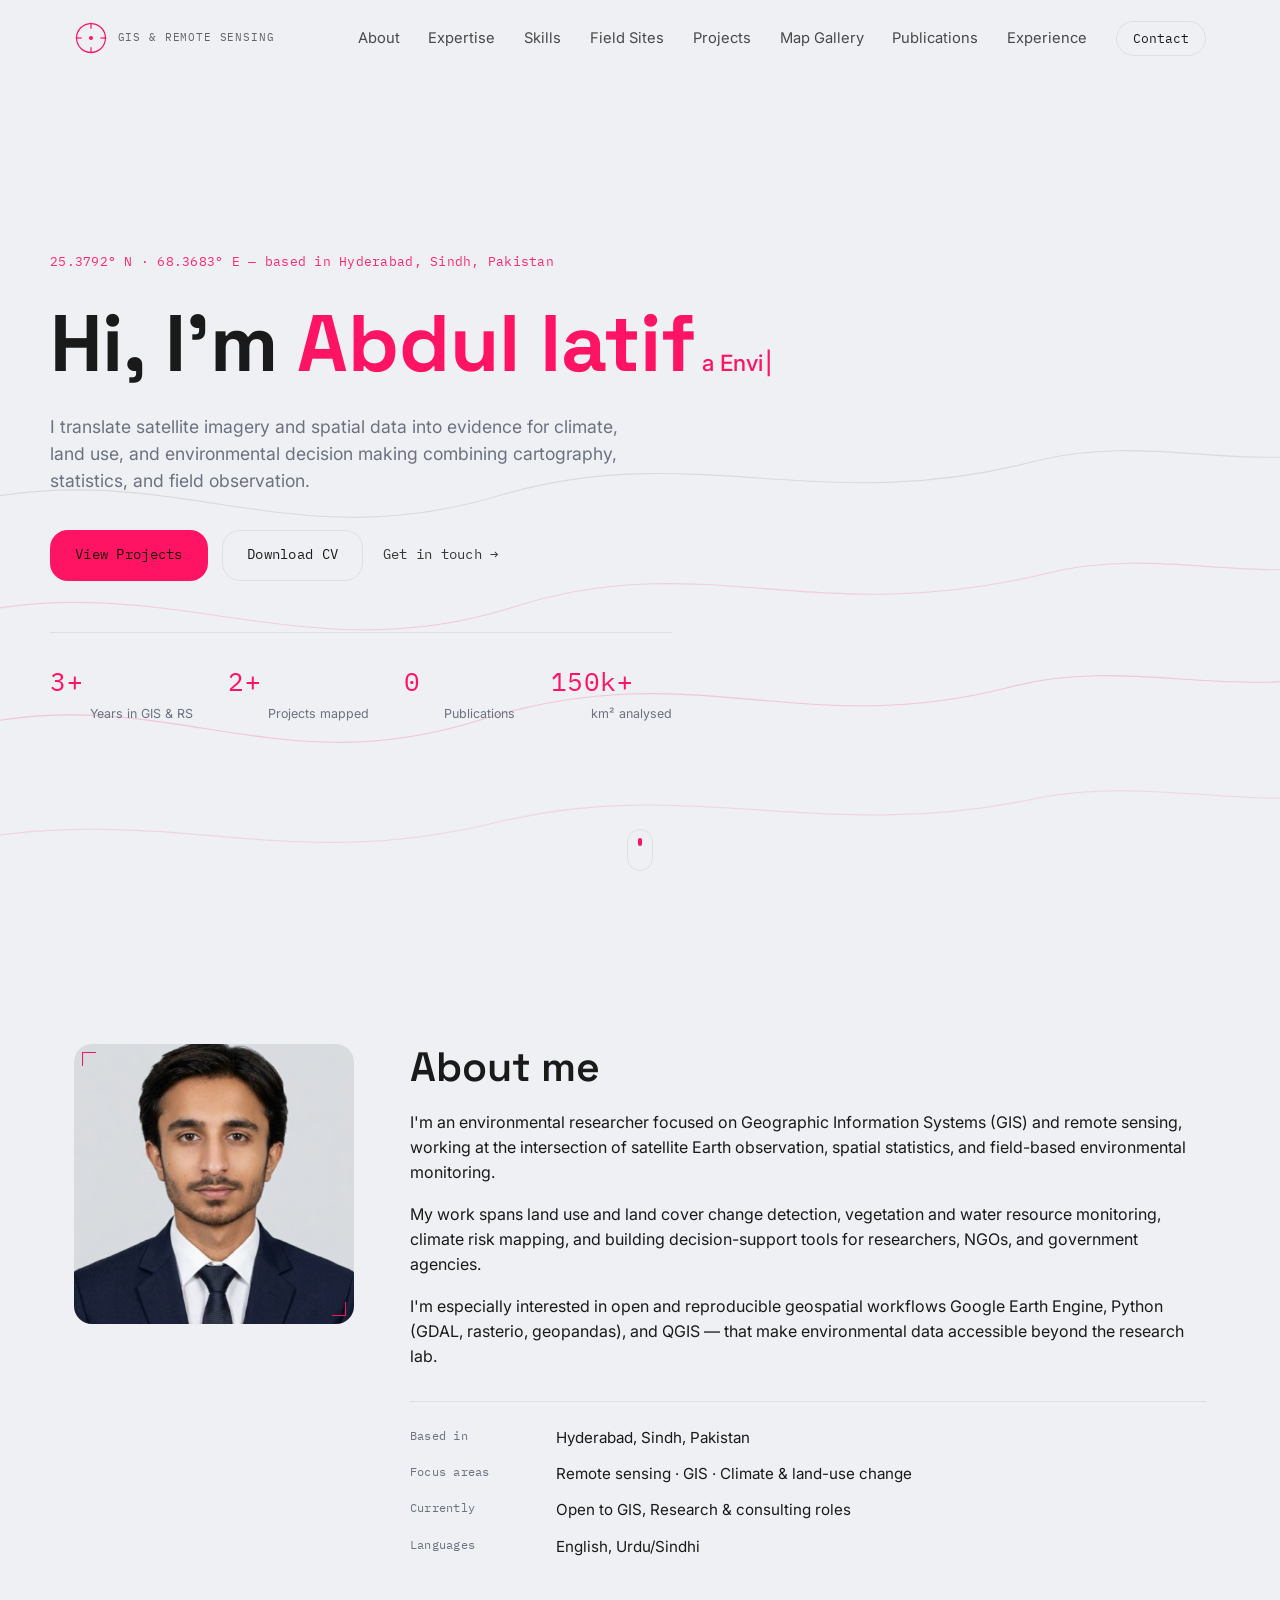
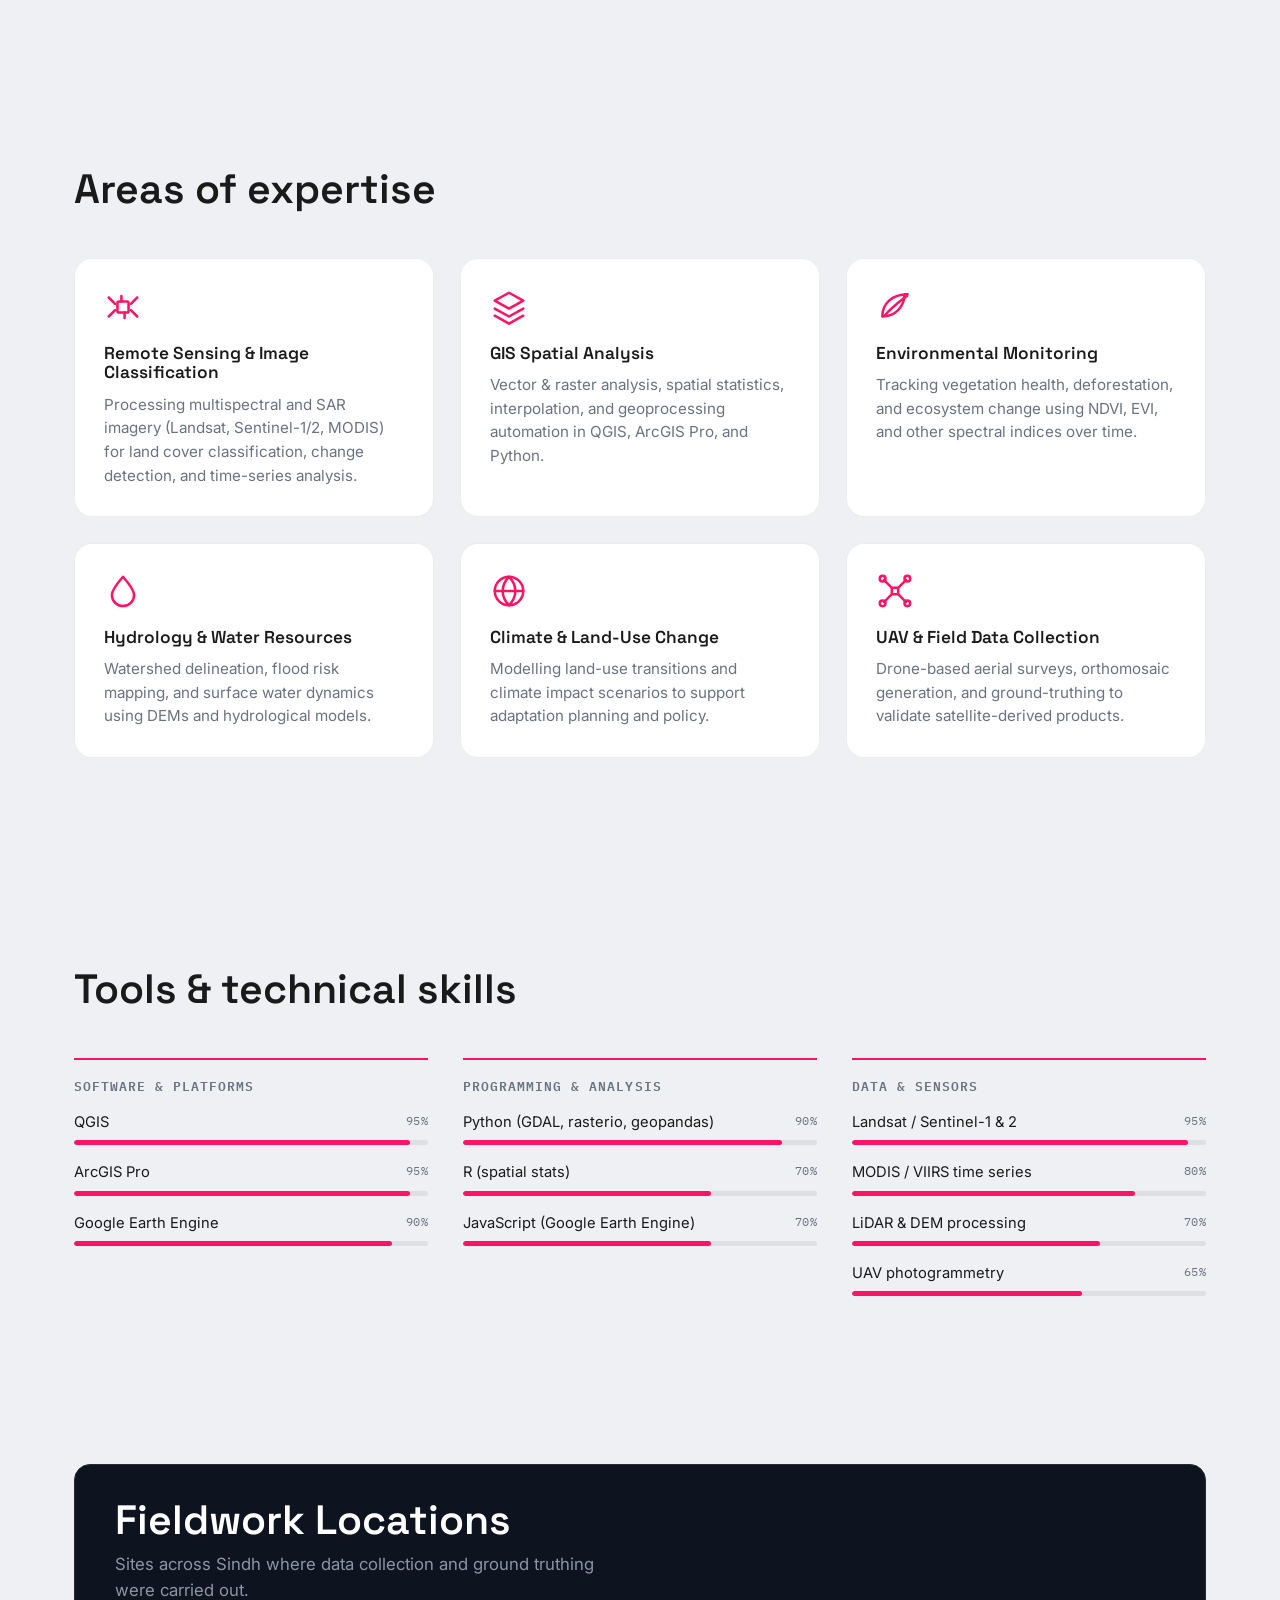
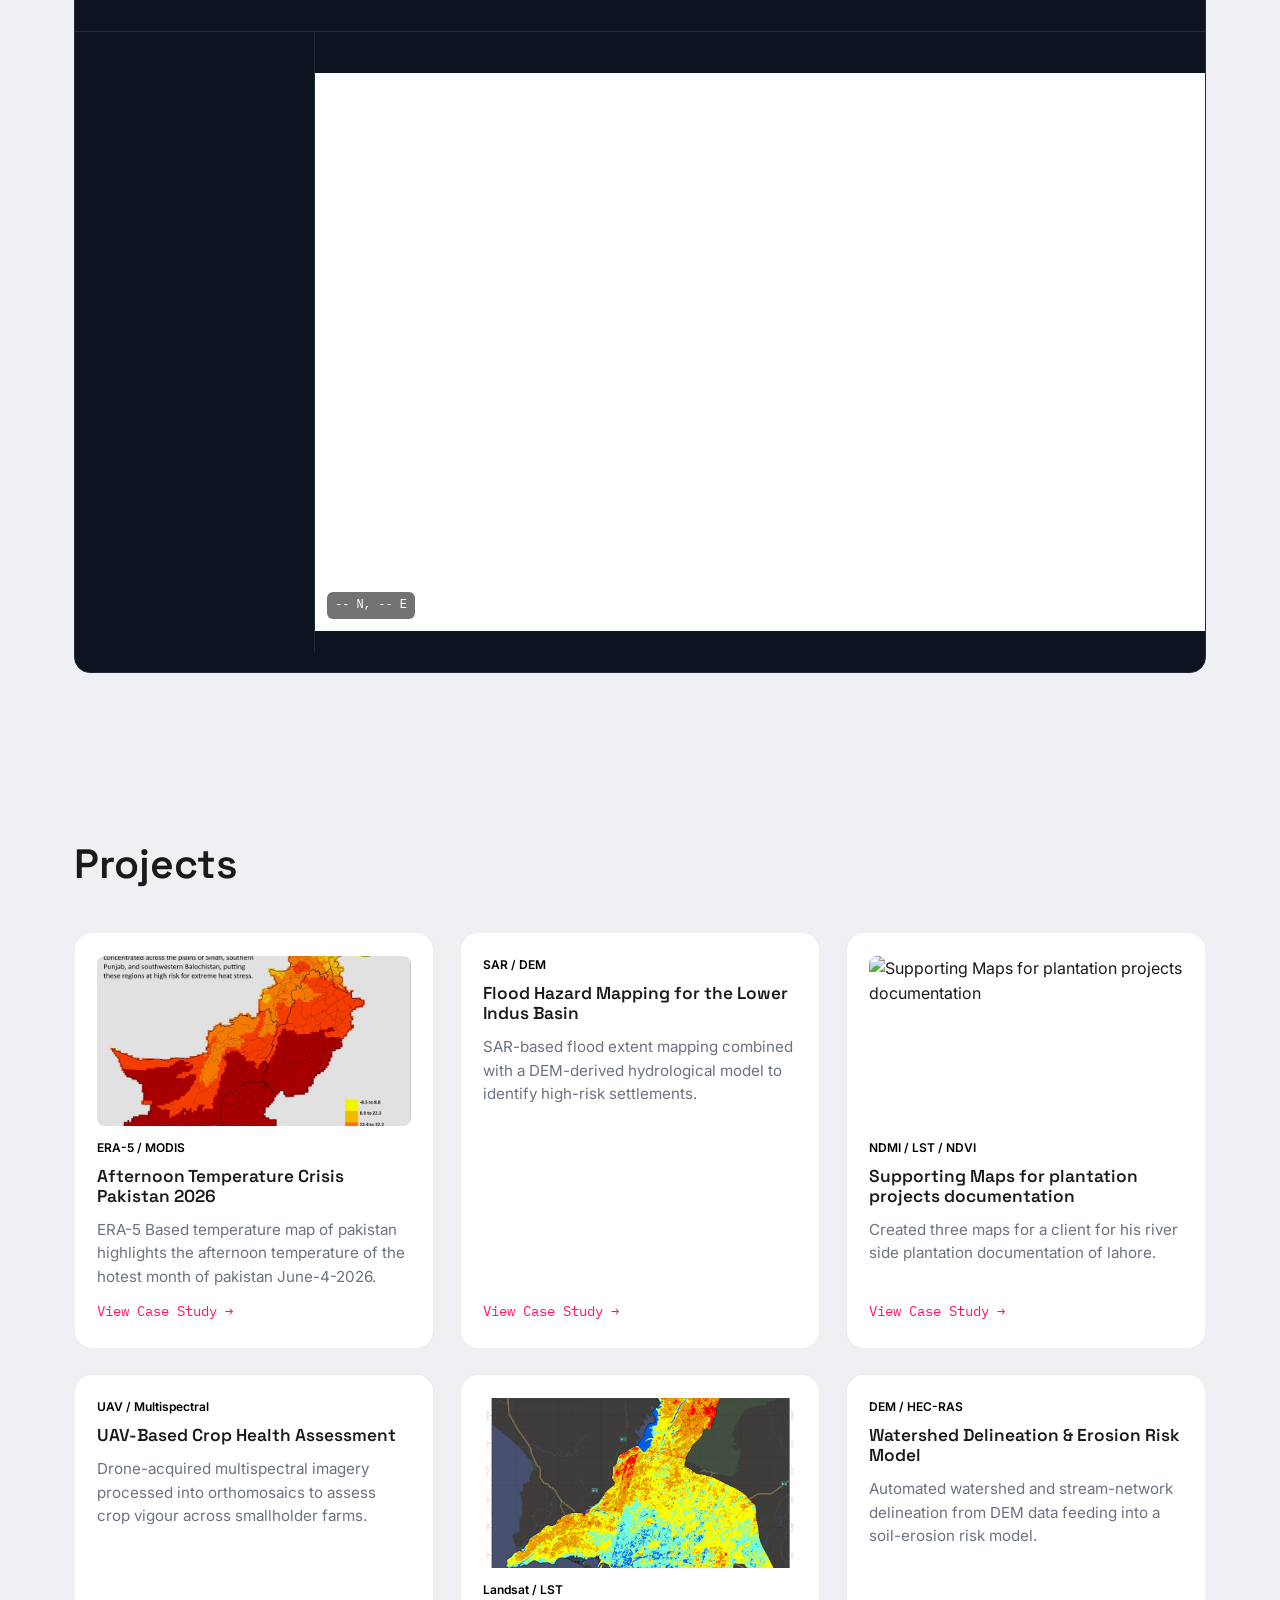
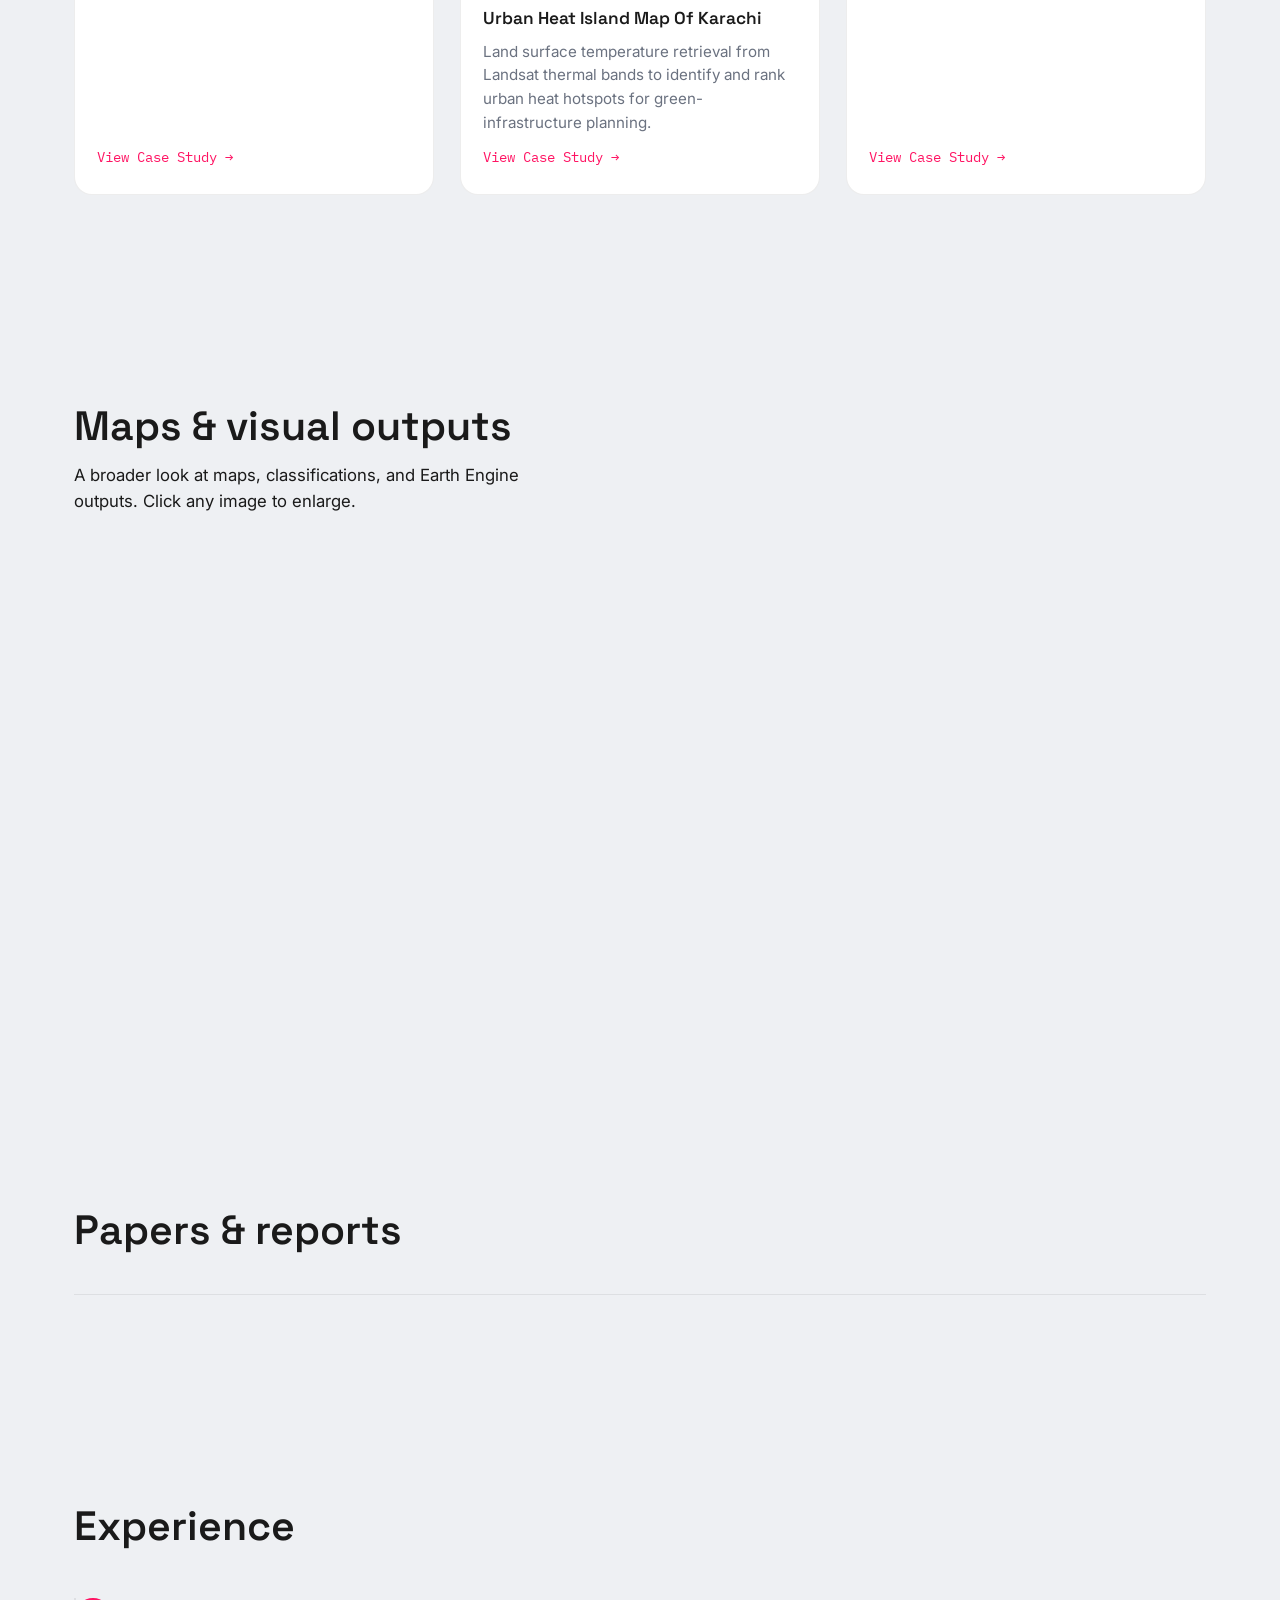
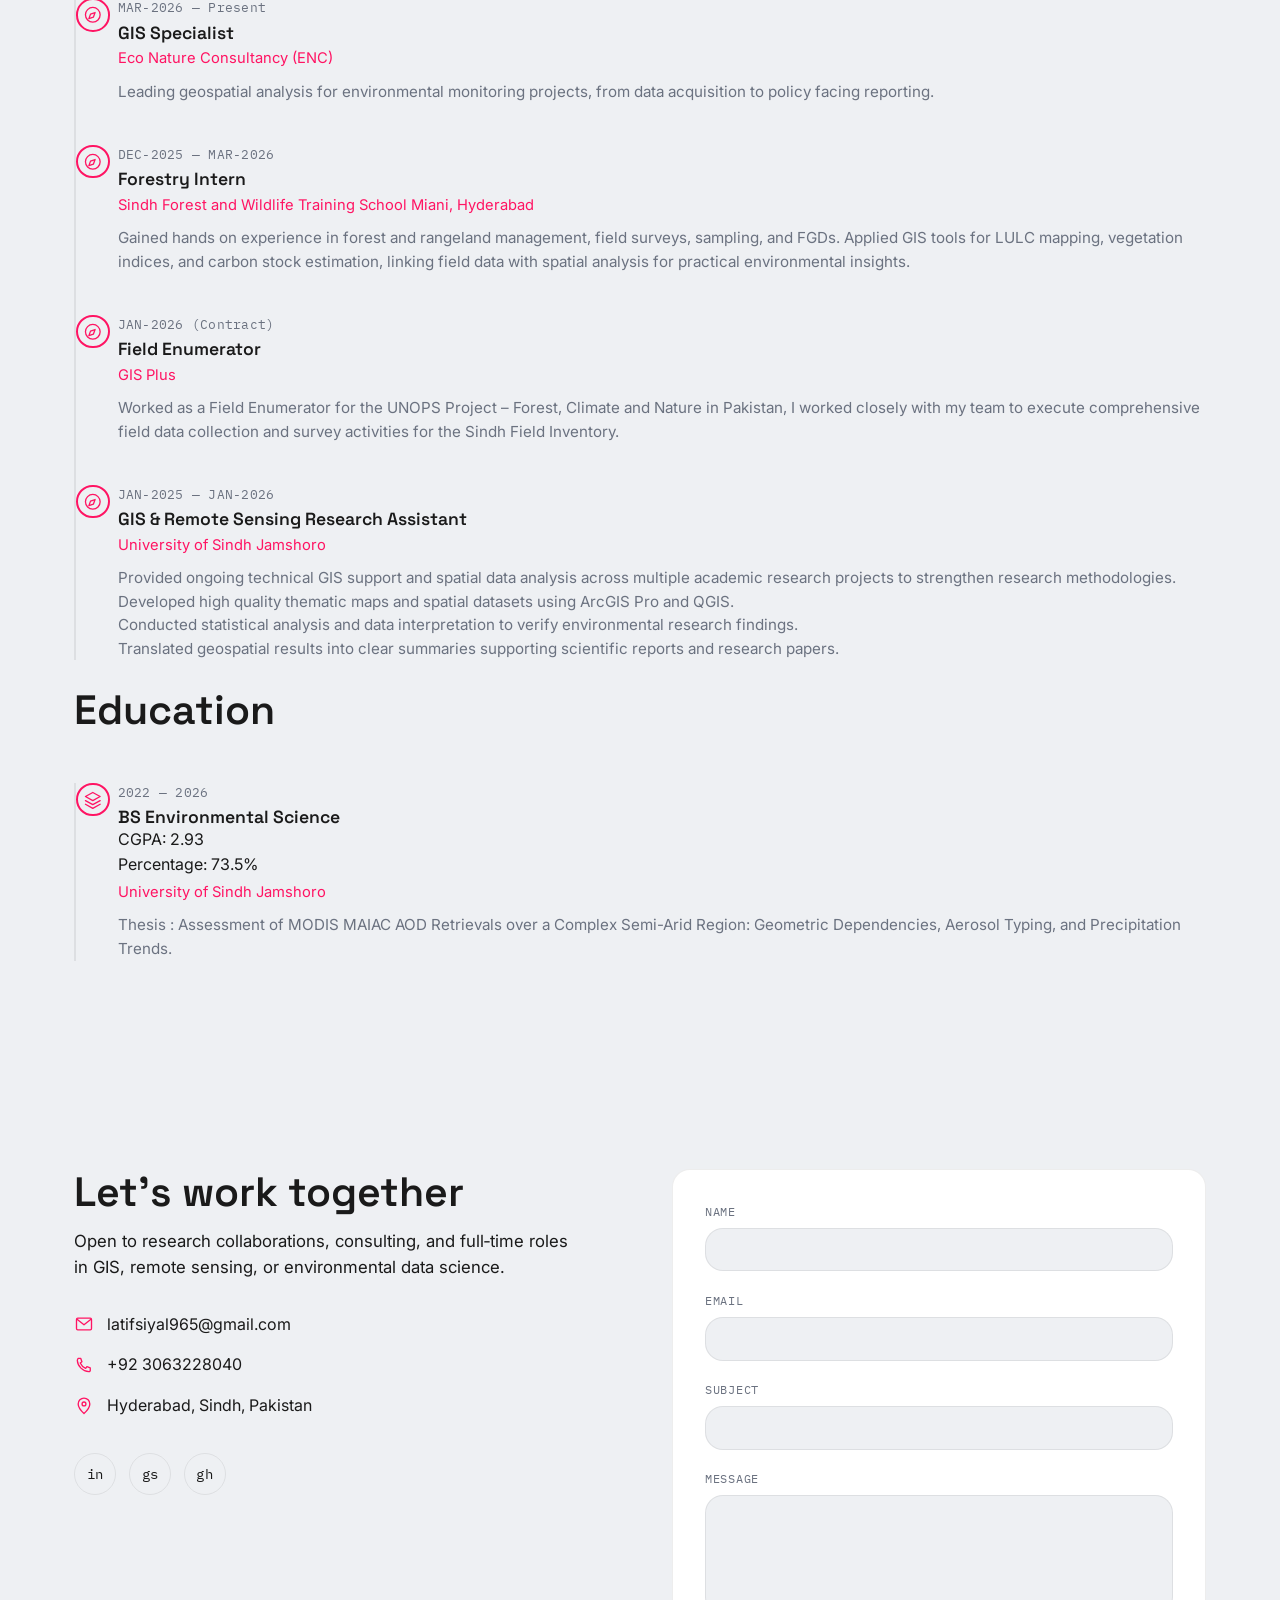
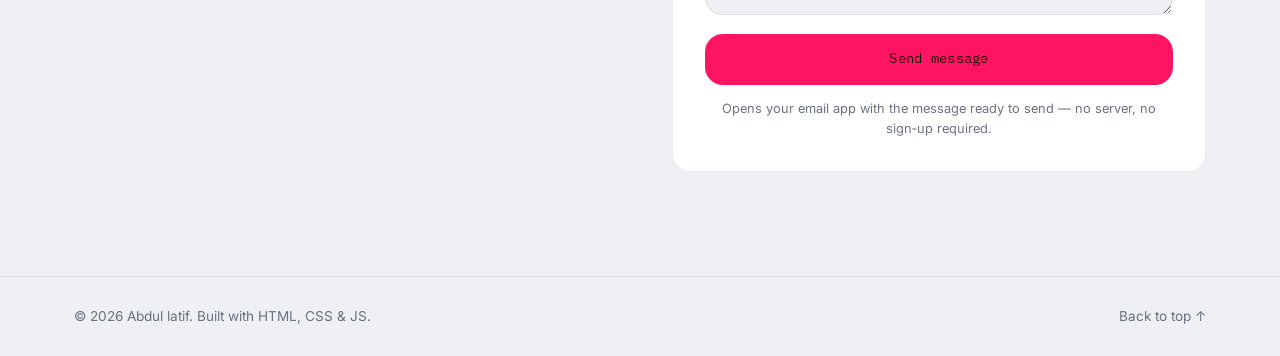
==== commit 54d439f3: "nw" ====
--- a/index.html
+++ b/index.html
@@ -75,8 +75,8 @@
       <div class="container hero-inner">
         <p class="eyebrow mono" id="heroCoords">29.9691° N · 73.8567° E — based in Your City, Country</p>
         <h1 class="hero-title">
-          <span id="heroName">Your Name</span>
-          <span class="hero-role" id="heroRole">GIS Analyst &amp; Remote Sensing Researcher</span>
+          <span class="hero-greeting">Hi, I'm <span id="heroName">Abdul Latif</span></span>
+          <span class="hero-role"><span class="role-prefix">a </span><span id="heroRole"></span></span>
         </h1>
         <p class="hero-tagline" id="heroTagline">
           I translate satellite imagery and spatial data into evidence for climate, land‑use, and
--- a/css/style.css
+++ b/css/style.css
@@ -5,31 +5,31 @@
    ====================================================================== */
 
 :root {
-  /* ---- Colour tokens (named after what they represent) ---- */
-  --ink: #0E1A1F;          /* deep night-satellite background */
-  --ink-raised: #16262C;   /* cards / panels on dark sections */
-  --paper: #ECE7DA;        /* topographic paper background */
-  --paper-raised: #E2DCC9; /* cards / panels on light sections */
-
-  --canopy: #4C7A52;  /* vegetation accent (green) */
-  --hydro: #2E8C99;   /* water accent (cyan) */
-  --terra: #C97D3A;   /* terrain accent (ochre) */
-  --alert: #B3503F;   /* climate / warning accent (clay red) */
-
-  --text-dark-bg: #E9EDEA;
-  --text-dark-bg-muted: #9FB0AC;
-  --text-light-bg: #1B2421;
-  --text-light-bg-muted: #5C6B68;
-
-  --line-on-dark: rgba(233, 237, 234, 0.14);
-  --line-on-light: rgba(27, 36, 33, 0.14);
+  /* ---- Colour tokens (InBio white/pink palette) ---- */
+  --ink: #EEF0F3;          /* was dark navy — now unified light gray, no more alternating dark sections */
+  --ink-raised: #FFFFFF;   /* cards / panels on "ink" sections */
+  --paper: #EEF0F3;        /* light gray page background */
+  --paper-raised: #FFFFFF; /* cards / panels on "paper" sections */
+
+  --canopy: #FF1463;  /* was green — now pink accent */
+  --hydro: #FF1463;   /* was cyan — now pink accent */
+  --terra: #FF1463;   /* was ochre — now pink accent */
+  --alert: #FF1463;   /* was clay red — now pink accent */
+
+  --text-dark-bg: #1A1A1A;         /* was light text for dark bg — now dark text since bg is now light */
+  --text-dark-bg-muted: #6B7280;
+  --text-light-bg: #1A1A1A;
+  --text-light-bg-muted: #6B7280;
+
+  --line-on-dark: rgba(26, 26, 26, 0.08);
+  --line-on-light: rgba(26, 26, 26, 0.08);
 
   --font-display: "Space Grotesk", "Inter", sans-serif;
   --font-body: "Inter", -apple-system, BlinkMacSystemFont, sans-serif;
   --font-mono: "IBM Plex Mono", "SFMono-Regular", Consolas, monospace;
 
   --container: 1180px;
-  --radius: 4px;
+  --radius: 18px;
   --header-h: 76px;
 
   --ease: cubic-bezier(0.22, 1, 0.36, 1);
@@ -232,17 +232,41 @@
 
 .hero-inner { position: relative; z-index: 1; padding: 4rem 0; width: 100%; }
 .eyebrow { display: block; font-size: 0.82rem; margin-bottom: 1.5rem; }
-.hero-title { display: flex; flex-direction: column; gap: 0.5rem; }
-.hero-title #heroName {
+.hero-greeting {
+  color: var(--text-light-bg);
   font-size: clamp(2.6rem, 7vw, 5rem);
   font-weight: 700;
-  letter-spacing: -0.01em;
+}
+.hero-greeting #heroName {
+  color: var(--terra);
 }
 .hero-role {
   font-family: var(--font-body);
   font-weight: 500;
   font-size: clamp(1.05rem, 2vw, 1.4rem);
   color: var(--terra);
+}
+
+.hero-role::after {
+  content: "|";
+  color: var(--terra);
+  animation: blink 1s step-end infinite;
+  margin-left: 2px;
+}
+@keyframes blink {
+  50% { opacity: 0; }
+}
+.hero-tagline { max-width: 52ch; margin-top: 1.5rem; font-size: 1.1rem; color: var(--text-dark-bg-muted); }
+.hero-actions { display: flex; flex-wrap: wrap; gap: 0.9rem; margin-top: 2.2rem; }
+
+.hero-stats {
+  display: grid;
+  grid-template-columns: repeat(4, auto);
+  gap: 2.2rem;
+  margin: 3.2rem 0 0;
+  padding-top: 1.8rem;
+  border-top: 1px solid var(--line-on-dark);
+  max-width: fit-content;
 }
 .hero-tagline { max-width: 52ch; margin-top: 1.5rem; font-size: 1.1rem; color: var(--text-dark-bg-muted); }
 .hero-actions { display: flex; flex-wrap: wrap; gap: 0.9rem; margin-top: 2.2rem; }
@@ -646,7 +670,7 @@
 }
 
 .map-panel-header {
-  padding: 2rem 2rem 1.5rem;
+  padding: 2rem 2.5rem 1.75rem;
   border-bottom: 1px solid #232c3a;
 }
 .map-panel-header h2 {
@@ -669,9 +693,9 @@
 .map-sidebar {
   display: flex;
   flex-direction: column;
-  gap: 4px;
-  padding: 1.25rem;
-  max-height: 560px;
+  gap: 6px;
+  padding: 1.5rem 1.25rem;
+  max-height: 620px;
   overflow-y: auto;
   border-right: 1px solid #232c3a;
 }
@@ -684,8 +708,9 @@
   border: none;
   text-align: left;
   color: #a7b0bd;
-  font-size: 0.9rem;
-  padding: 0.7rem 0.8rem;
+  font-size: 0.92rem;
+  line-height: 1.4;
+  padding: 0.85rem 1rem;
   border-radius: 10px;
   cursor: pointer;
 }
@@ -736,4 +761,6 @@
   background: rgba(0,0,0,0.55) !important;
   color: #fff !important;
   border-color: #fff !important;
-}+}
+
+.role-prefix { color: var(--terra); }
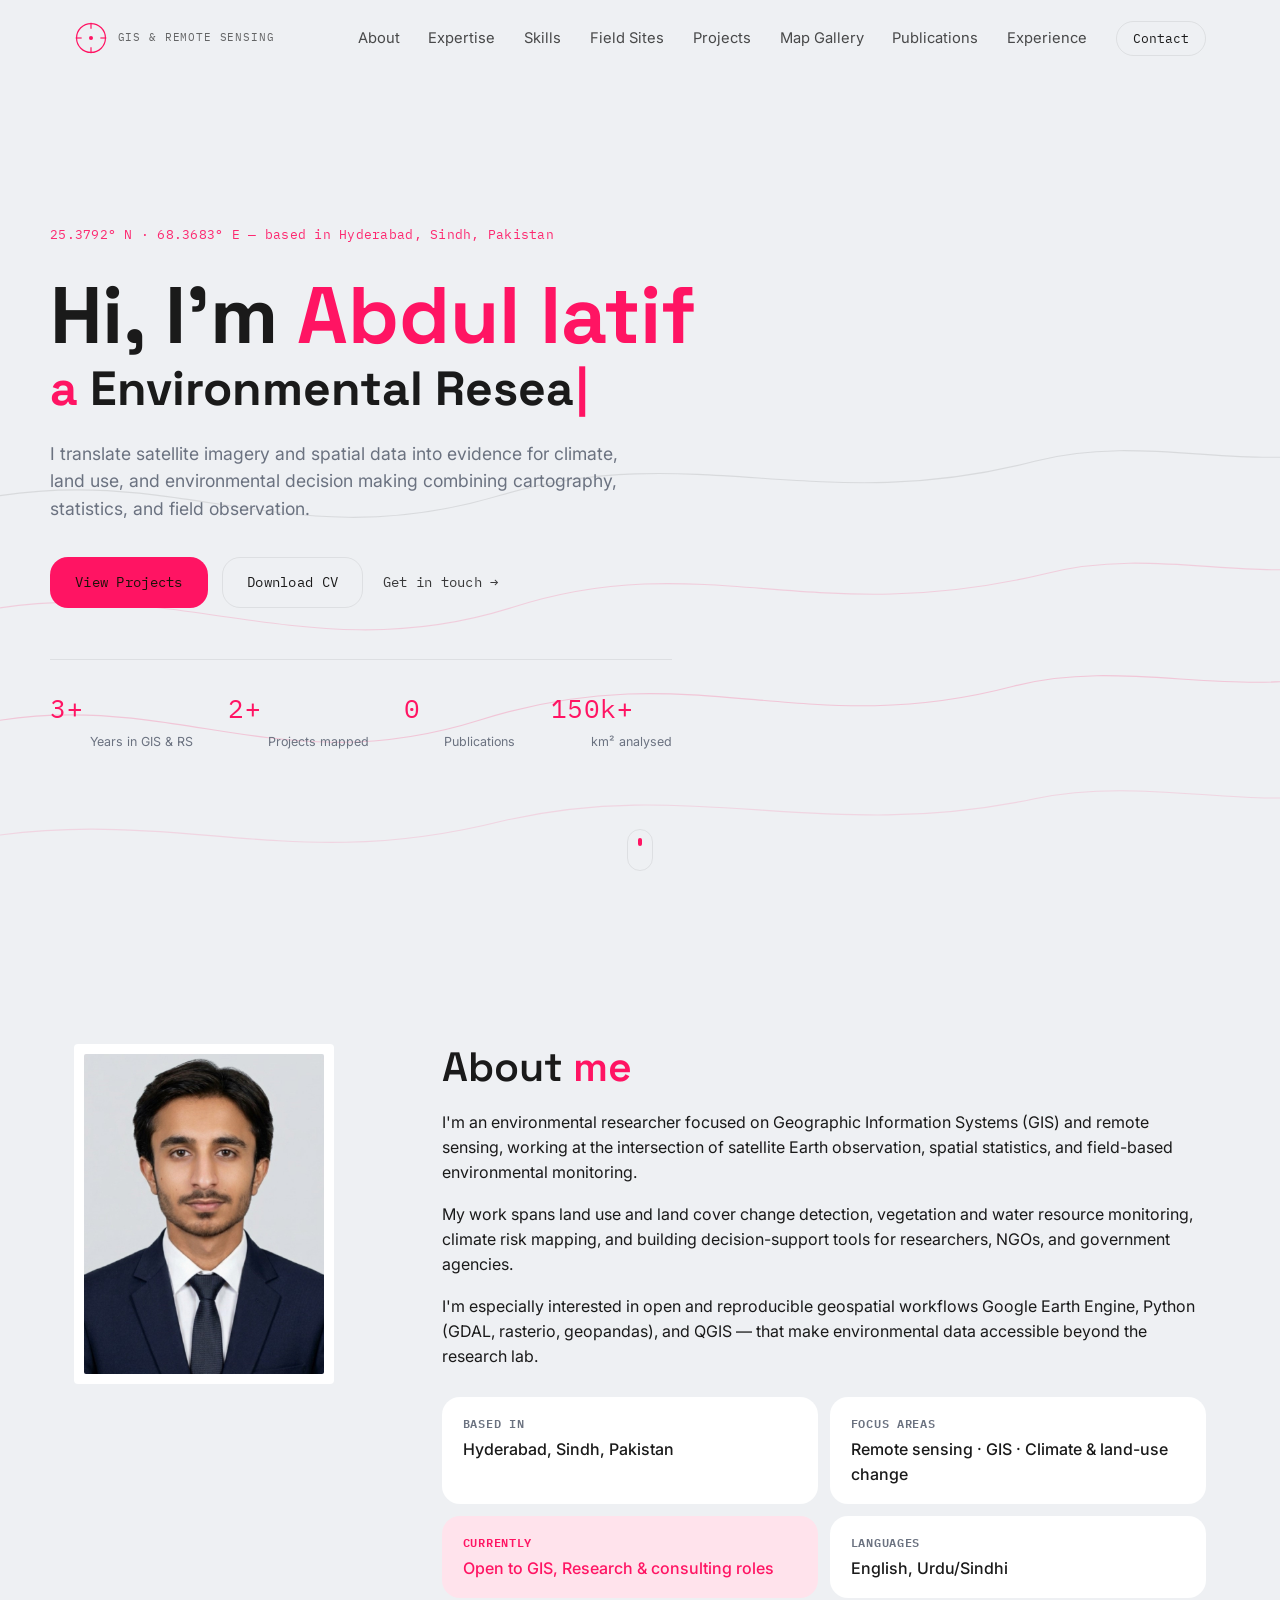
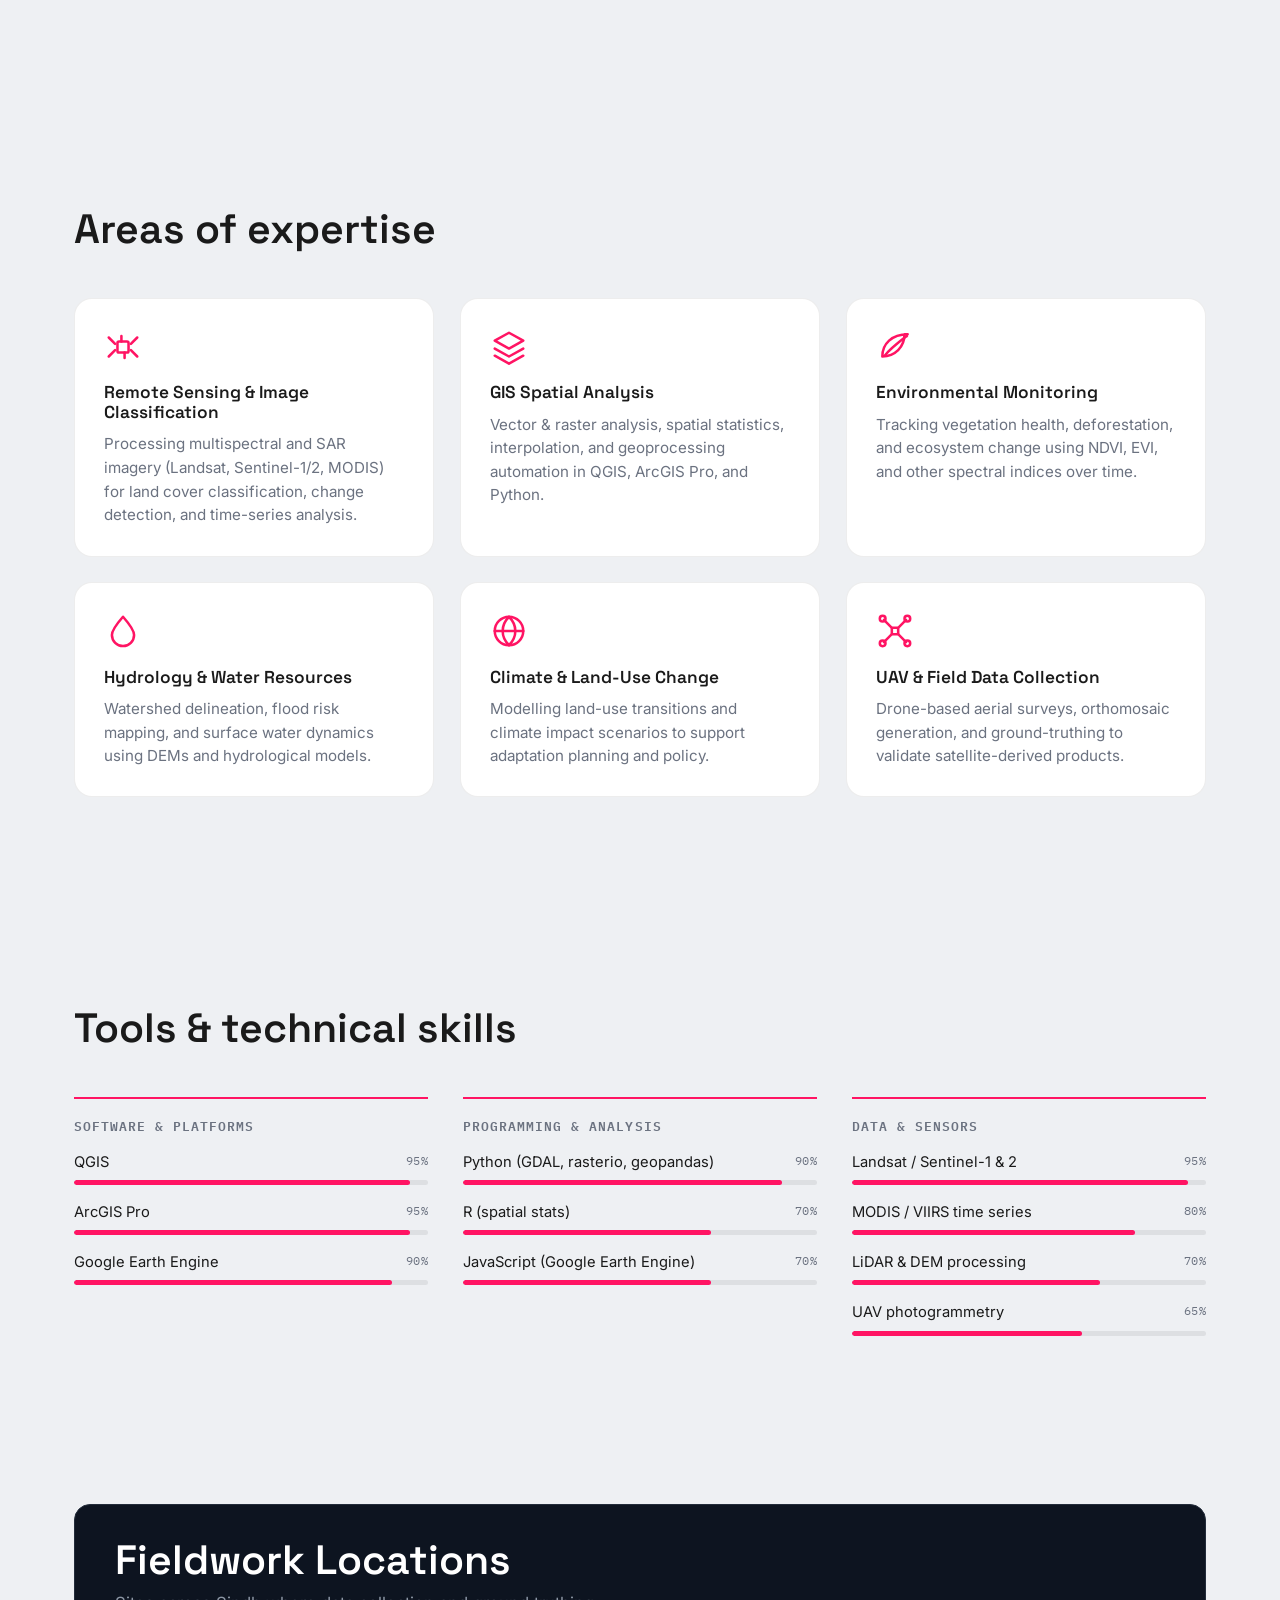
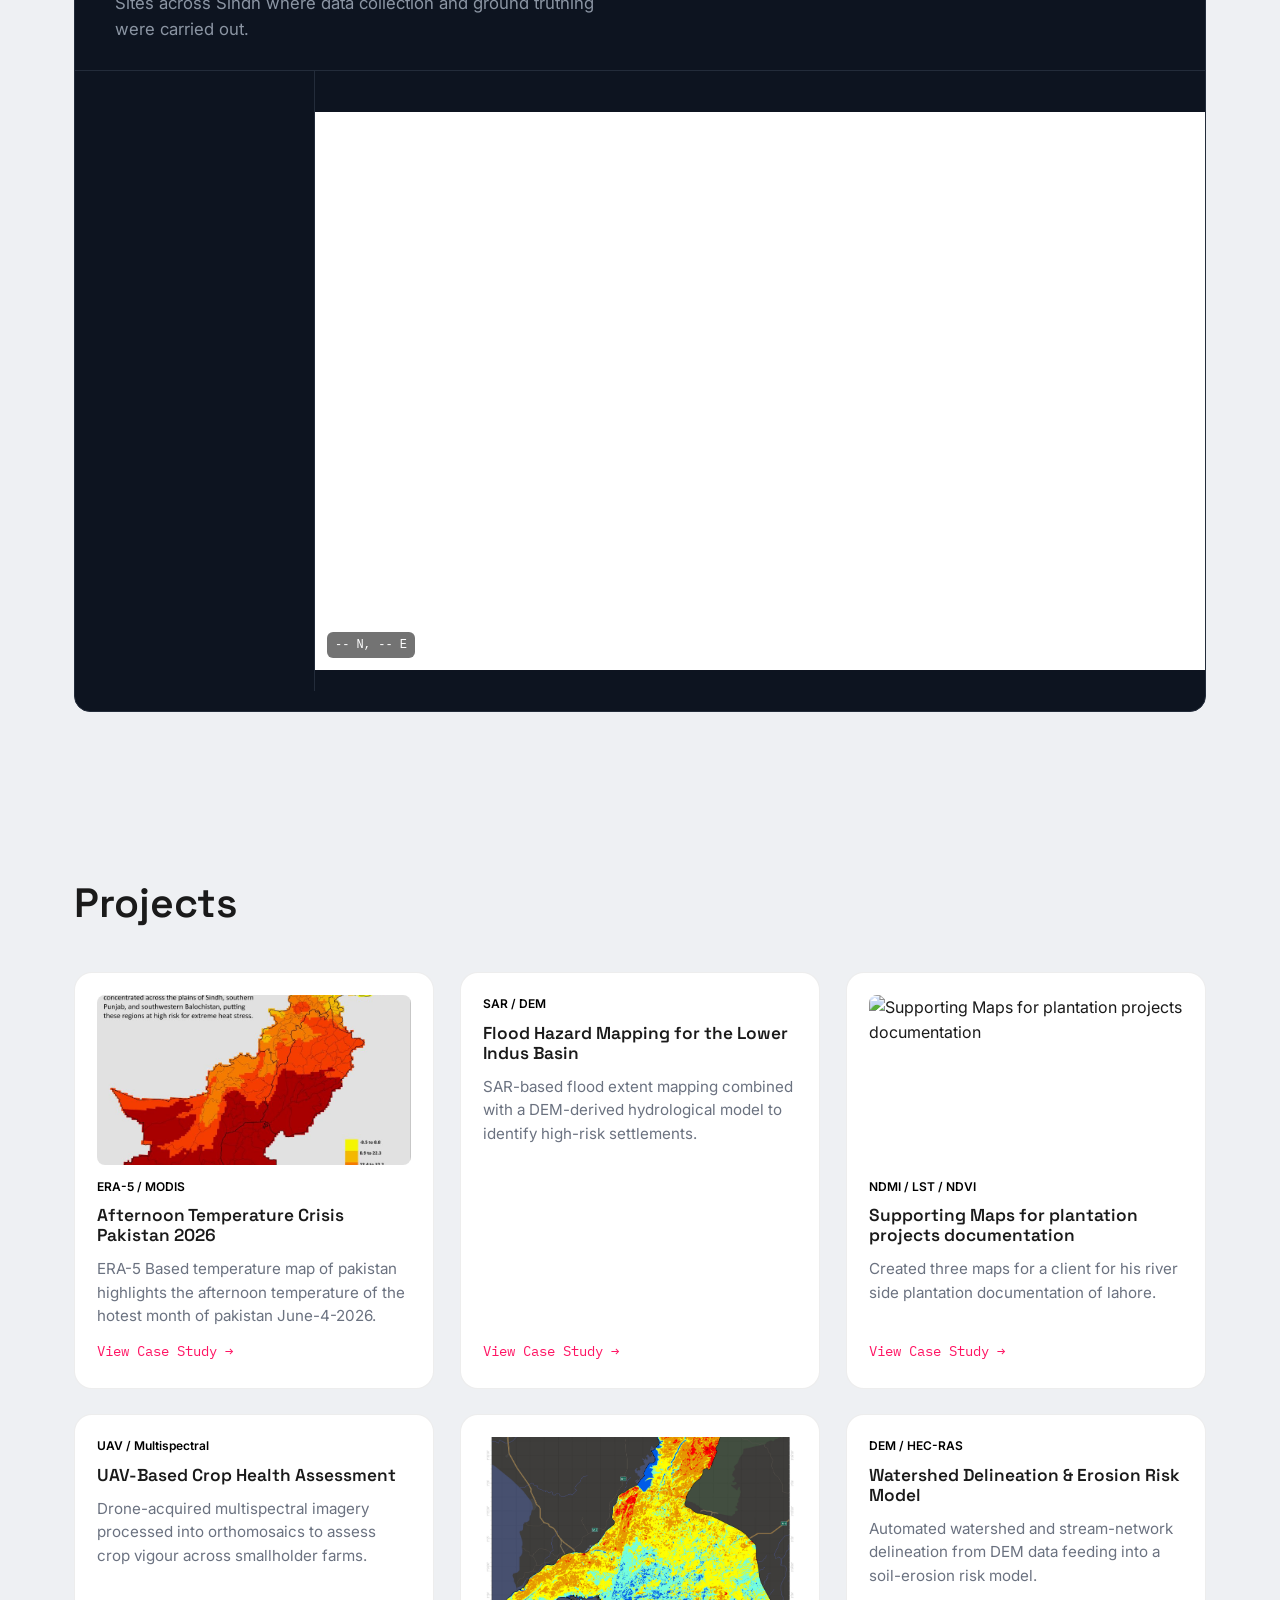
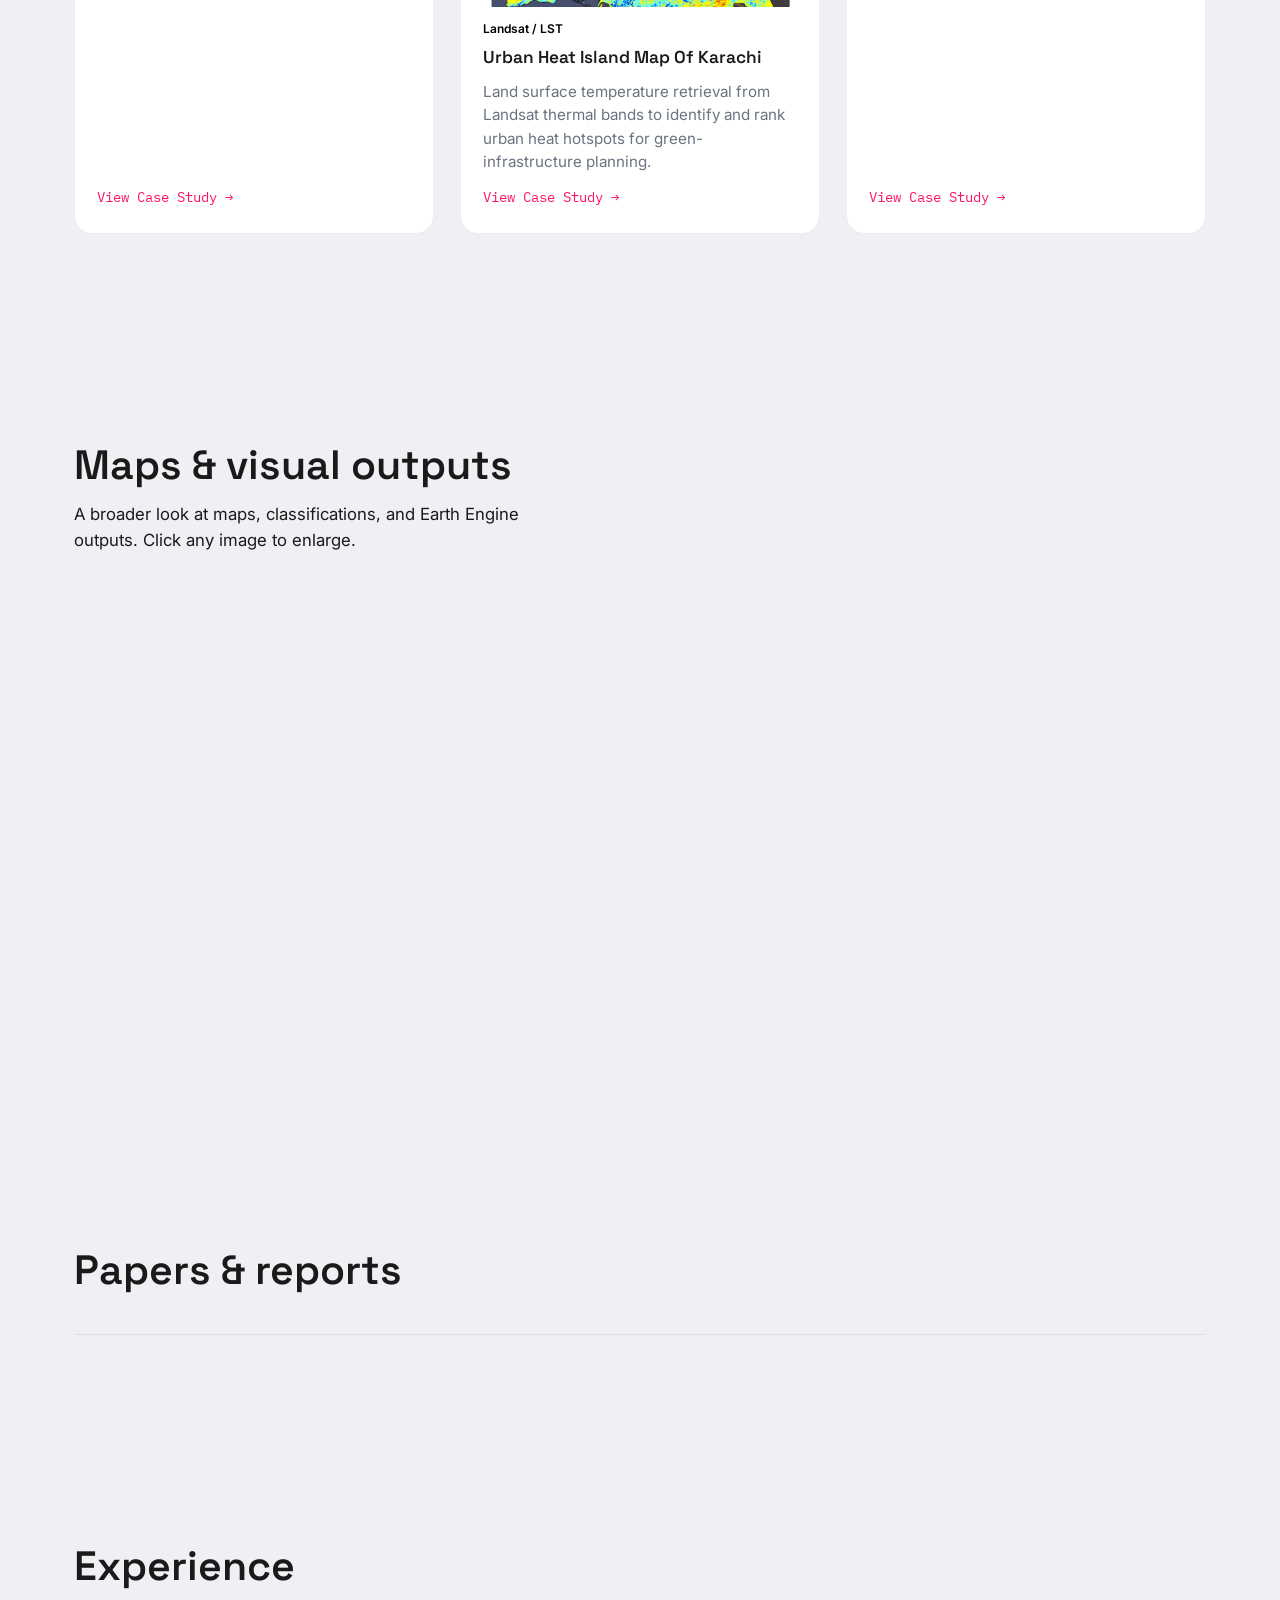
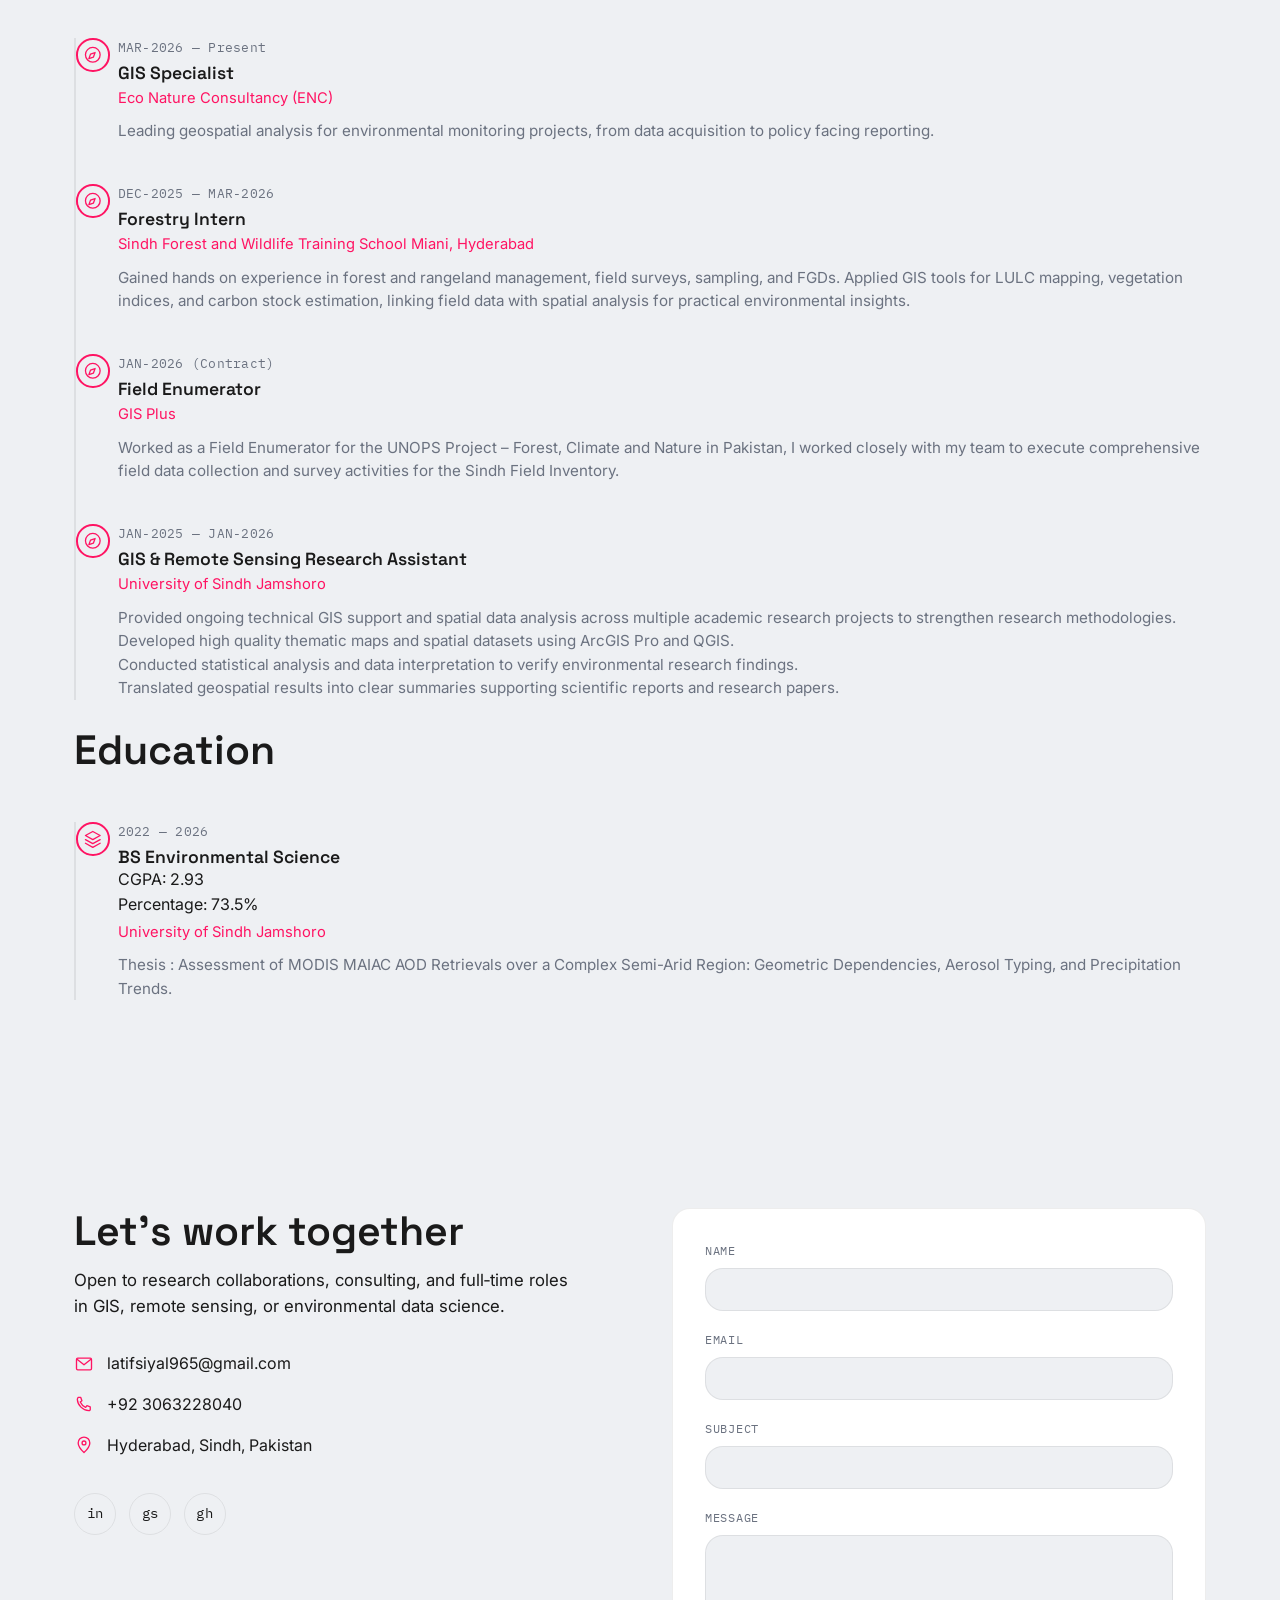
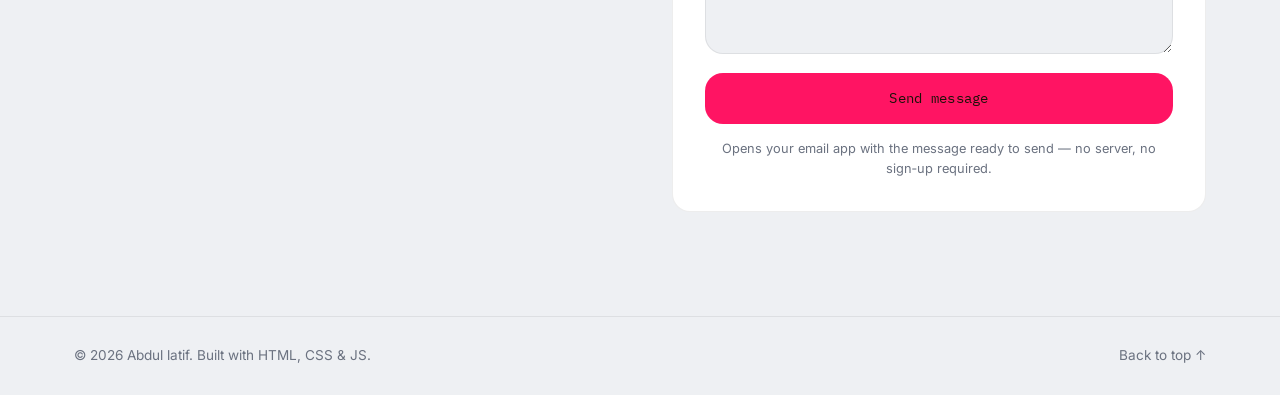
==== commit 69ab5fe5: "ok" ====
--- a/index.html
+++ b/index.html
@@ -110,7 +110,7 @@
           </div>
 
           <div class="about-copy" data-reveal>
-            <h2>About me</h2>
+            <h2>About <span class="accent-word">me</span></h2>
             <div id="aboutText" class="about-text"></div>
 
             <ul class="fact-list" id="aboutFacts"></ul>
--- a/css/style.css
+++ b/css/style.css
@@ -241,9 +241,13 @@
   color: var(--terra);
 }
 .hero-role {
-  font-family: var(--font-body);
-  font-weight: 500;
-  font-size: clamp(1.05rem, 2vw, 1.4rem);
+  display: block;
+  font-family: var(--font-display);
+  font-weight: 700;
+  font-size: clamp(1.8rem, 5vw, 3rem);
+  color: var(--text-light-bg);
+}
+.role-prefix {
   color: var(--terra);
 }
 
@@ -292,8 +296,26 @@
 @keyframes scrollDown { 0% { opacity: 1; transform: translateY(0); } 70% { opacity: 0; transform: translateY(10px); } 100% { opacity: 0; } }
 
 /* ============================== ABOUT ============================== */
-.about-grid { display: grid; grid-template-columns: 280px 1fr; gap: 3.5rem; margin-top: 2.5rem; align-items: start; }
-.frame { position: relative; aspect-ratio: 1; border-radius: var(--radius); overflow: hidden; background: var(--paper-raised); }
+.about-grid { display: grid; grid-template-columns: 320px 1fr; gap: 3rem; margin-top: 2.5rem; align-items: start; }
+
+.about-portrait {
+  background: #fff;
+  border-radius: 24px;
+  padding: 14px;
+}
+.about-portrait {
+  background: #fff;
+  border-radius: 4px;
+  padding: 10px;
+  max-width: 260px;
+}
+.frame {
+  position: relative;
+  aspect-ratio: 3 / 4;
+  border-radius: 2px;
+  overflow: hidden;
+  background: var(--paper-raised);
+}
 .frame img { width: 100%; height: 100%; object-fit: cover; object-position: center 20%; }
 .frame.frame-fallback::after {
   content: "PHOTO";
@@ -301,21 +323,56 @@
   font-family: var(--font-mono); font-size: 0.8rem; letter-spacing: 0.15em; color: var(--text-light-bg-muted);
   background: repeating-linear-gradient(135deg, var(--paper-raised), var(--paper-raised) 10px, #d8d1ba 10px, #d8d1ba 11px);
 }
-.frame-ticks { position: absolute; inset: 0; pointer-events: none; }
+.frame-ticks { position: absolute; inset: -10px; pointer-events: none; }
 .frame-ticks::before, .frame-ticks::after {
-  content: ""; position: absolute; width: 14px; height: 14px;
-  border: 1.4px solid var(--terra);
-}
-.frame-ticks::before { top: 8px; left: 8px; border-right: none; border-bottom: none; }
-.frame-ticks::after { bottom: 8px; right: 8px; border-left: none; border-top: none; }
+  content: ""; position: absolute; width: 16px; height: 16px;
+  border: 2px solid var(--terra);
+}
+.frame-ticks::before { top: 0; left: 0; border-right: none; border-bottom: none; }
+.frame-ticks::after { bottom: 0; right: 0; border-left: none; border-top: none; }
 
 .about-copy h2 { margin-bottom: 1.2rem; }
 .about-text p { margin-bottom: 1.1rem; color: var(--text-light-bg); }
 .about-text p:last-child { margin-bottom: 0; }
-.fact-list { margin-top: 2rem; display: grid; gap: 0.8rem; border-top: 1px solid var(--line-on-light); padding-top: 1.5rem; }
-.fact-list li { display: grid; grid-template-columns: 130px 1fr; gap: 1rem; font-size: 0.95rem; }
-.fact-label { color: var(--text-light-bg-muted); font-size: 0.78rem; }
-
+
+.fact-list {
+  display: grid;
+  grid-template-columns: 1fr 1fr;
+  gap: 12px;
+  margin-top: 1.8rem;
+  padding: 0;
+  list-style: none;
+}
+.fact-list li {
+  background: #fff;
+  border-radius: 18px;
+  padding: 1.1rem 1.3rem;
+  display: flex;
+  flex-direction: column;
+  gap: 4px;
+}
+.fact-label {
+  color: var(--text-light-bg-muted);
+  font-size: 0.72rem;
+  letter-spacing: 0.06em;
+  text-transform: uppercase;
+  font-weight: 600;
+}
+.fact-value {
+  color: var(--text-light-bg);
+  font-size: 1rem;
+  font-weight: 500;
+}
+.fact-value-accent {
+  color: var(--terra);
+}
+
+.fact-list li.fact-current {
+  background: #ffe3ec;
+}
+.fact-list li.fact-current .fact-label {
+  color: var(--terra);
+}
 /* ============================== GRID / CARDS ============================== */
 .grid { display: grid; gap: 1.6rem; margin-top: 2.8rem; }
 .grid-3 { grid-template-columns: repeat(3, 1fr); }
@@ -763,4 +820,7 @@
   border-color: #fff !important;
 }
 
-.role-prefix { color: var(--terra); }+.role-prefix { color: var(--terra); }
+.accent-word {
+  color: var(--terra);
+}
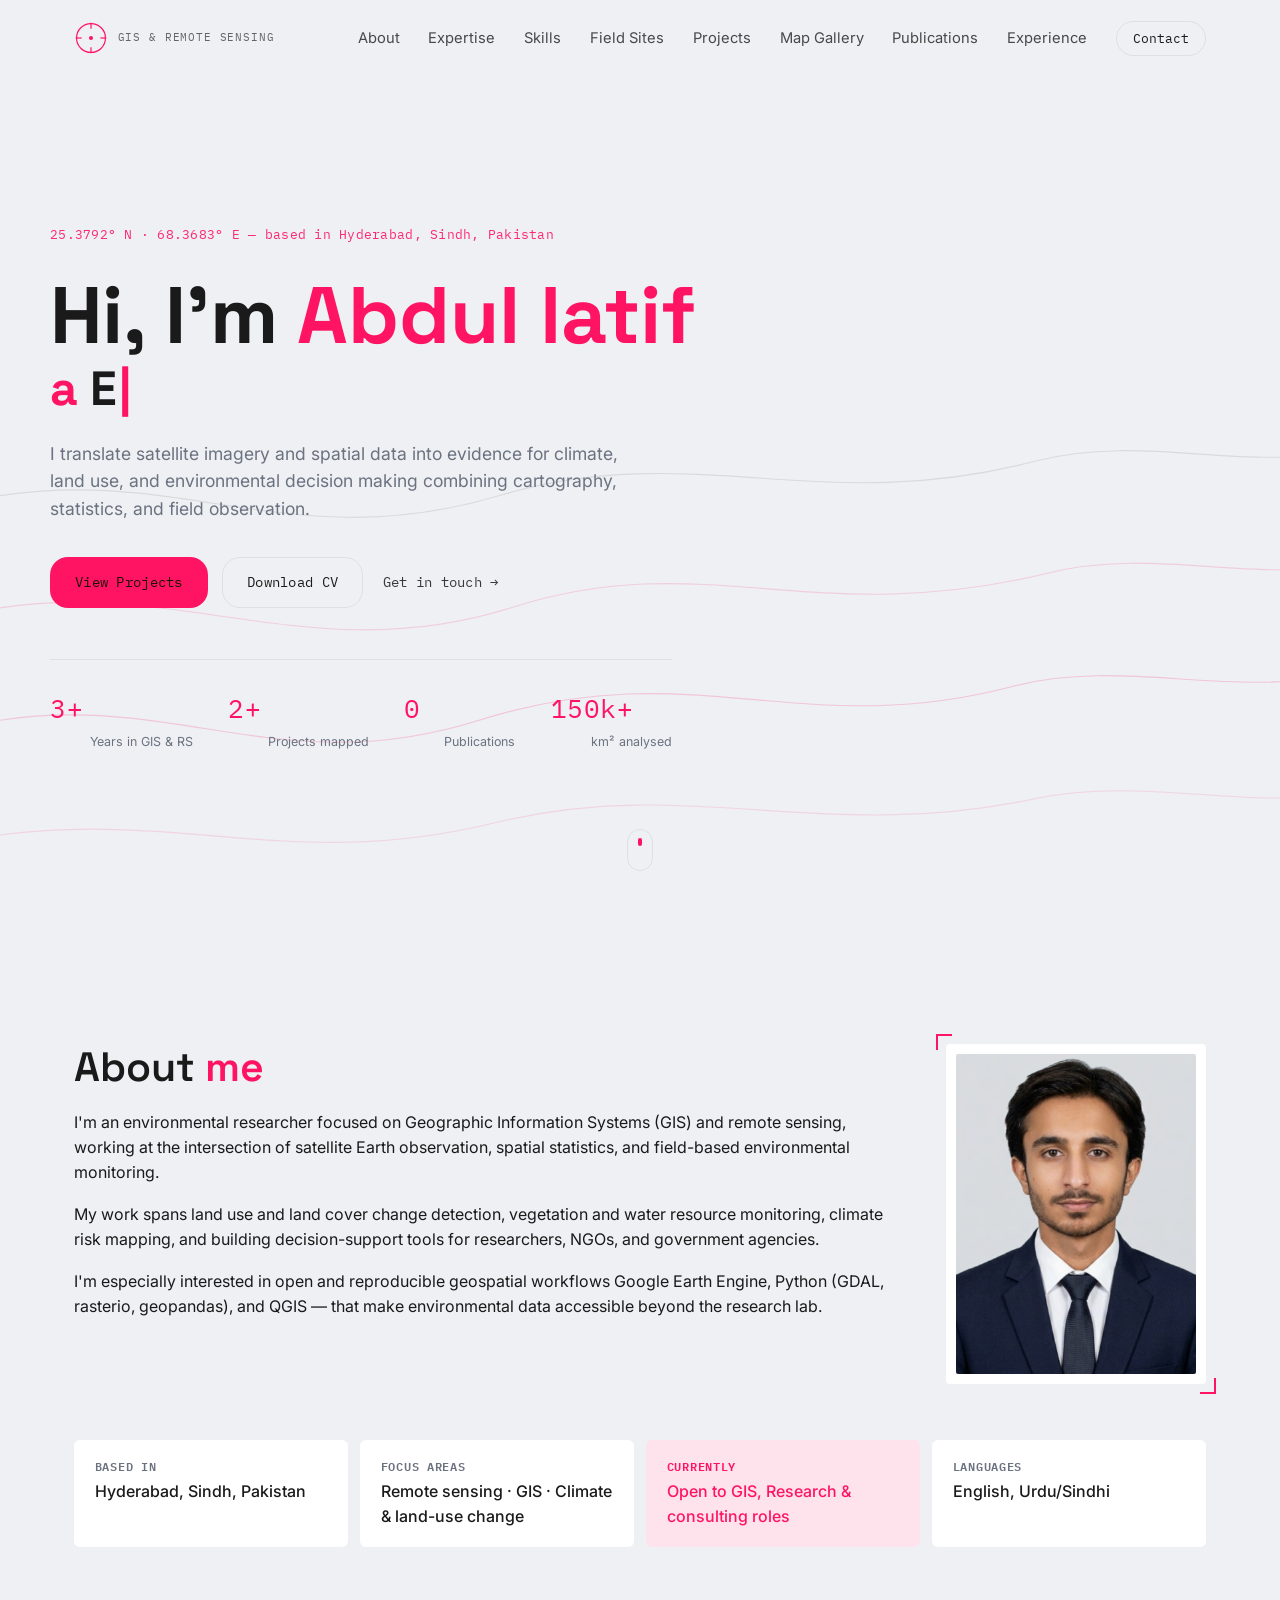
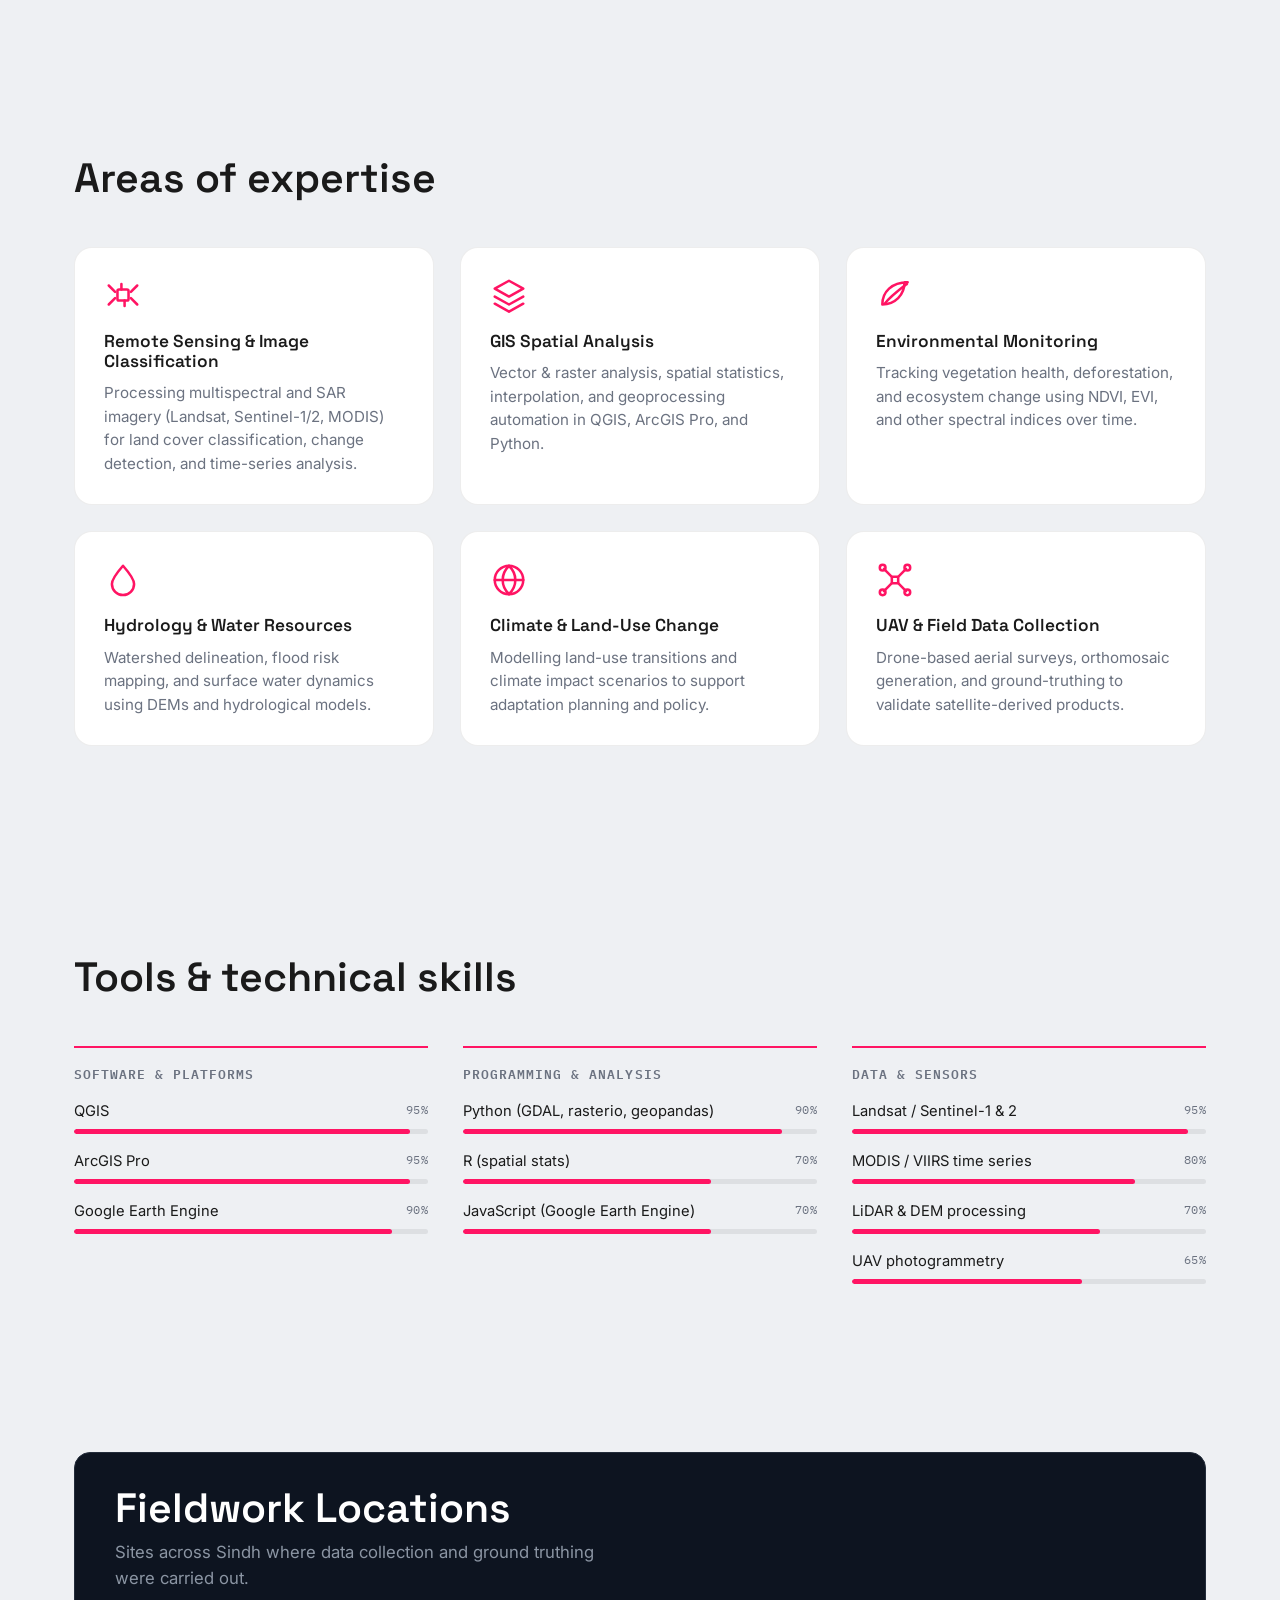
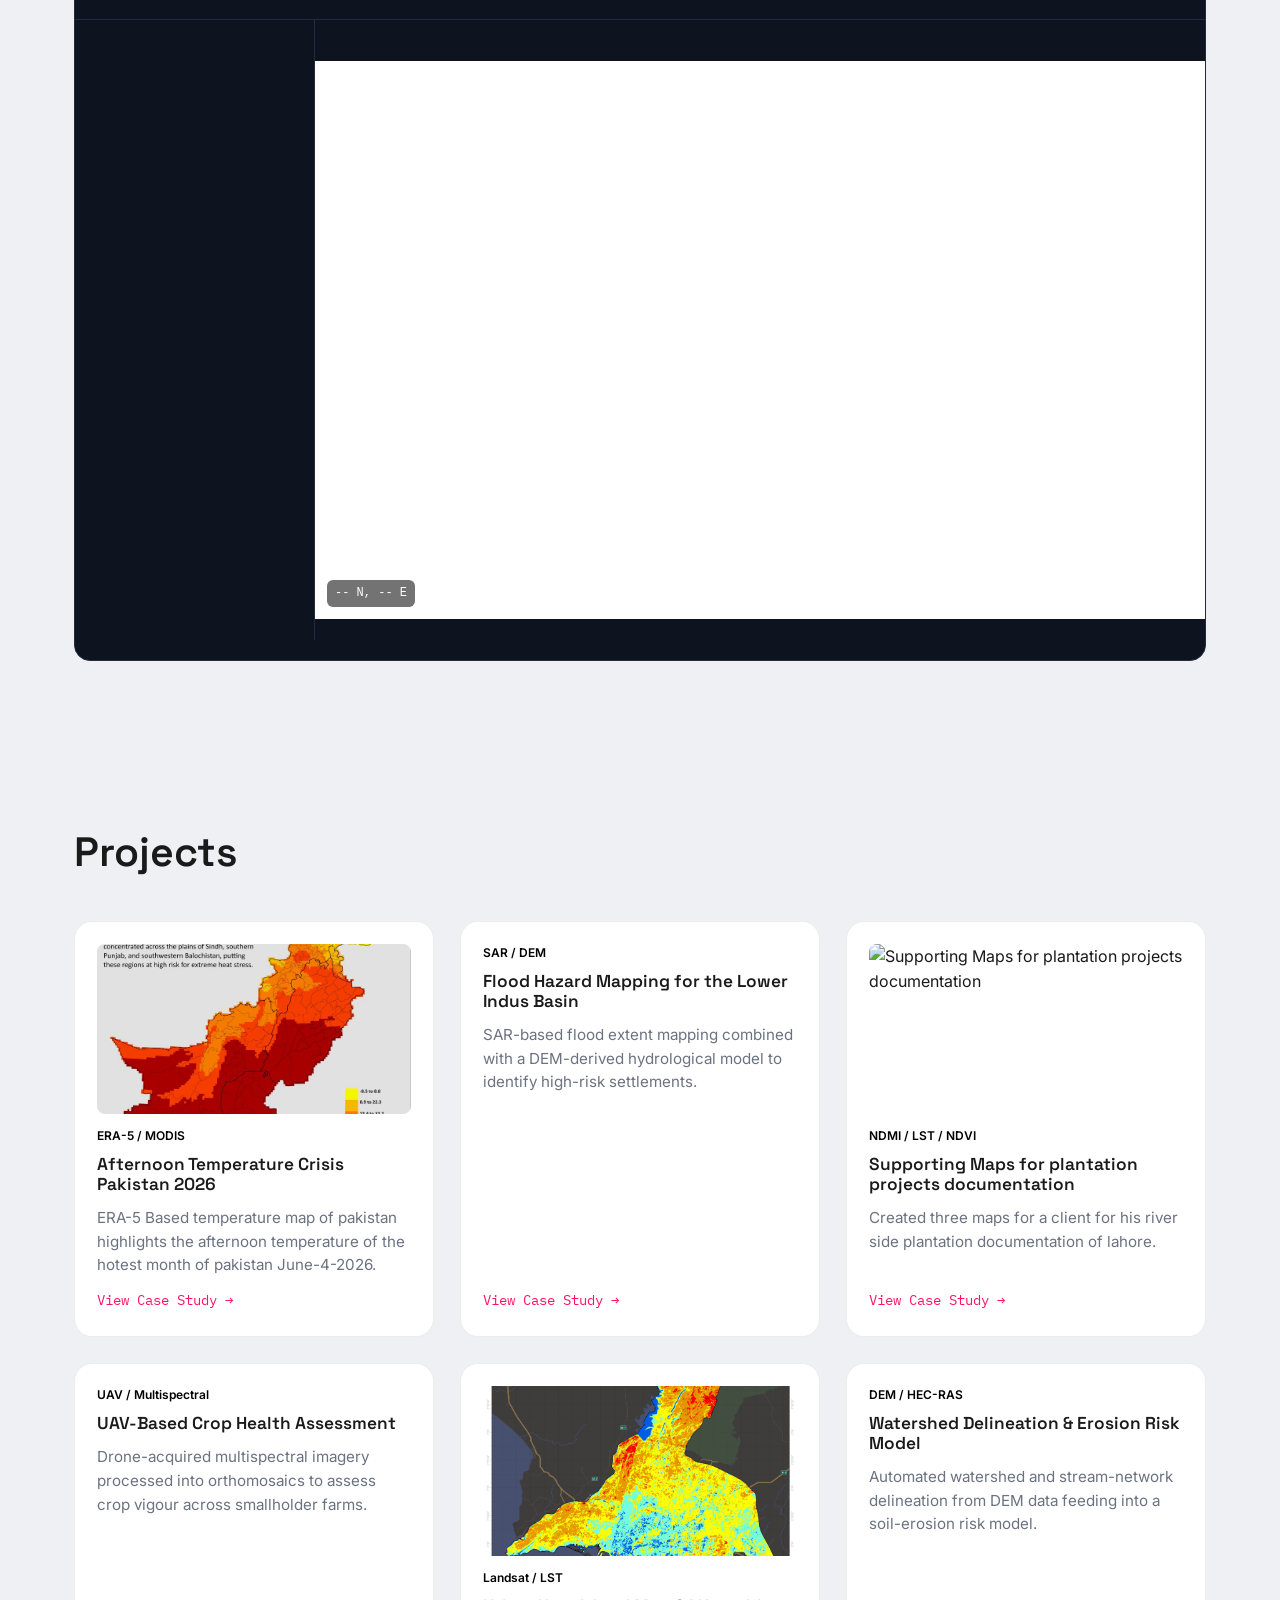
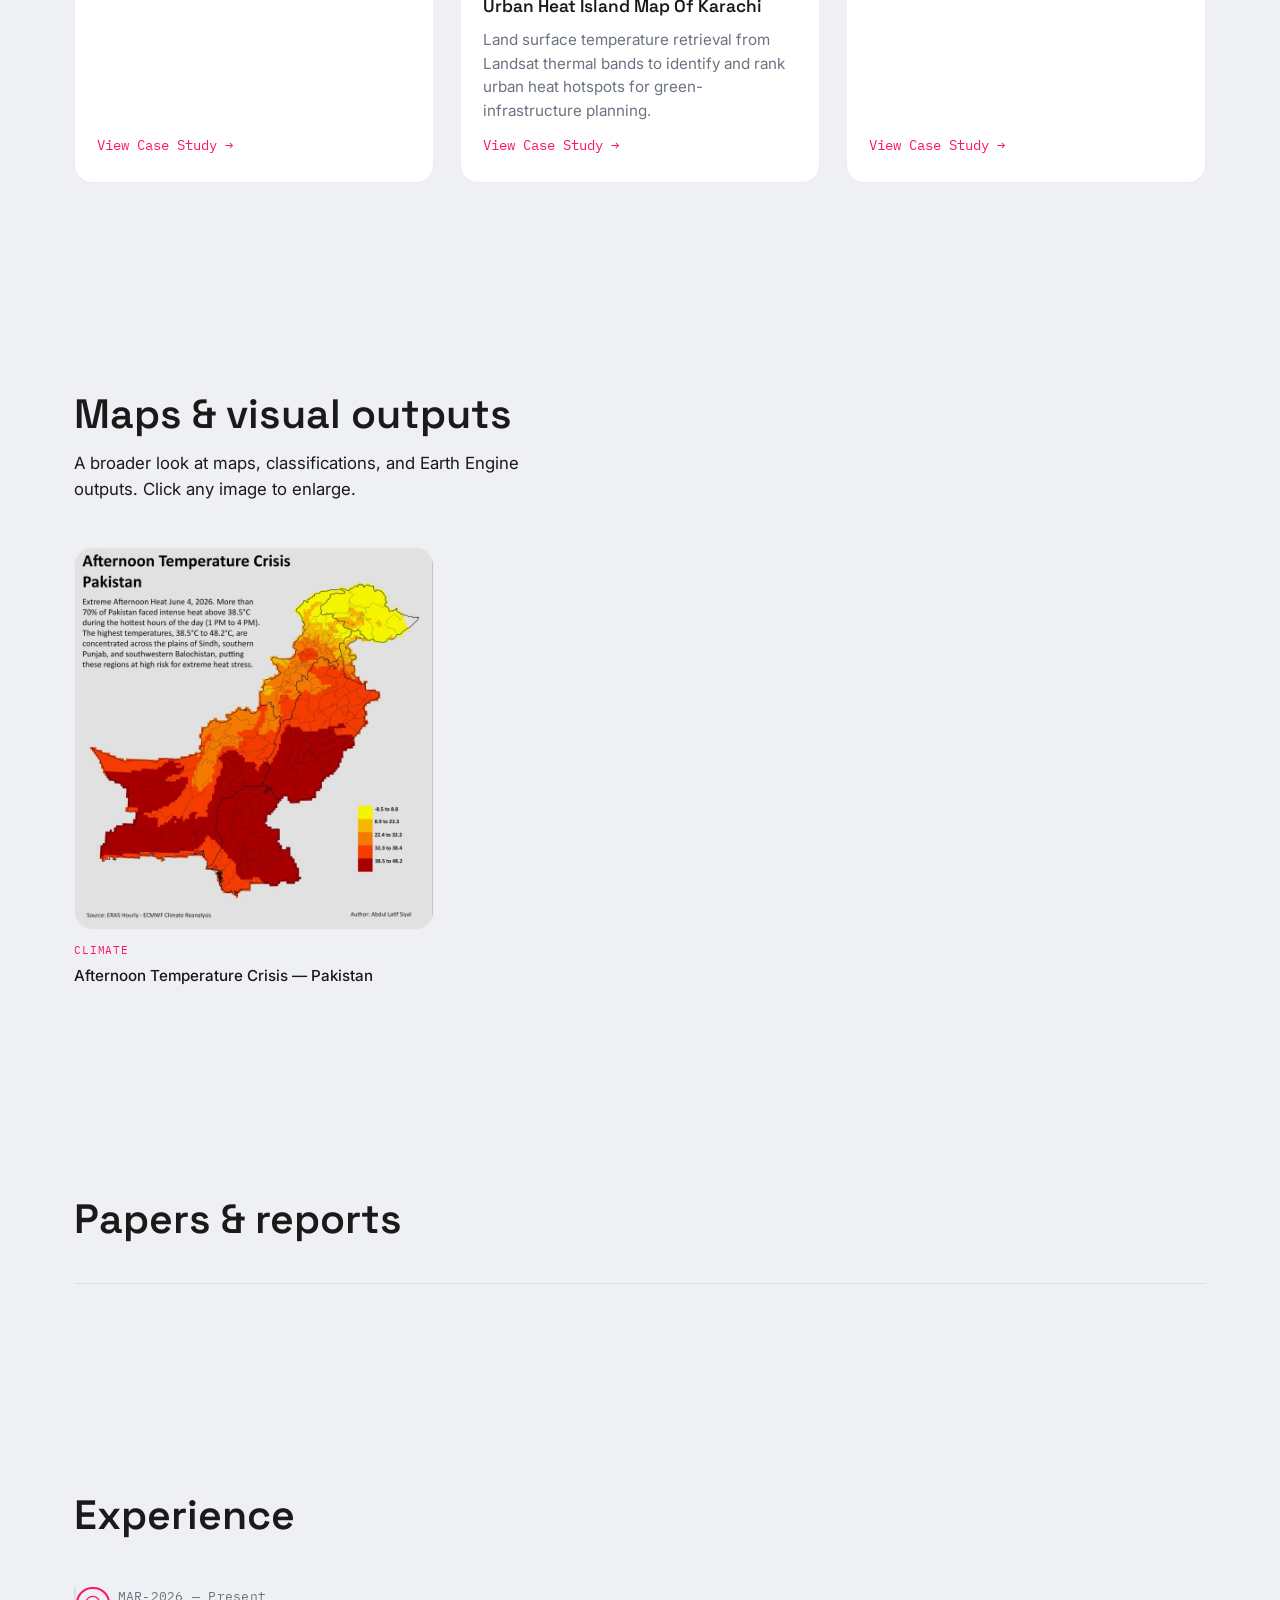
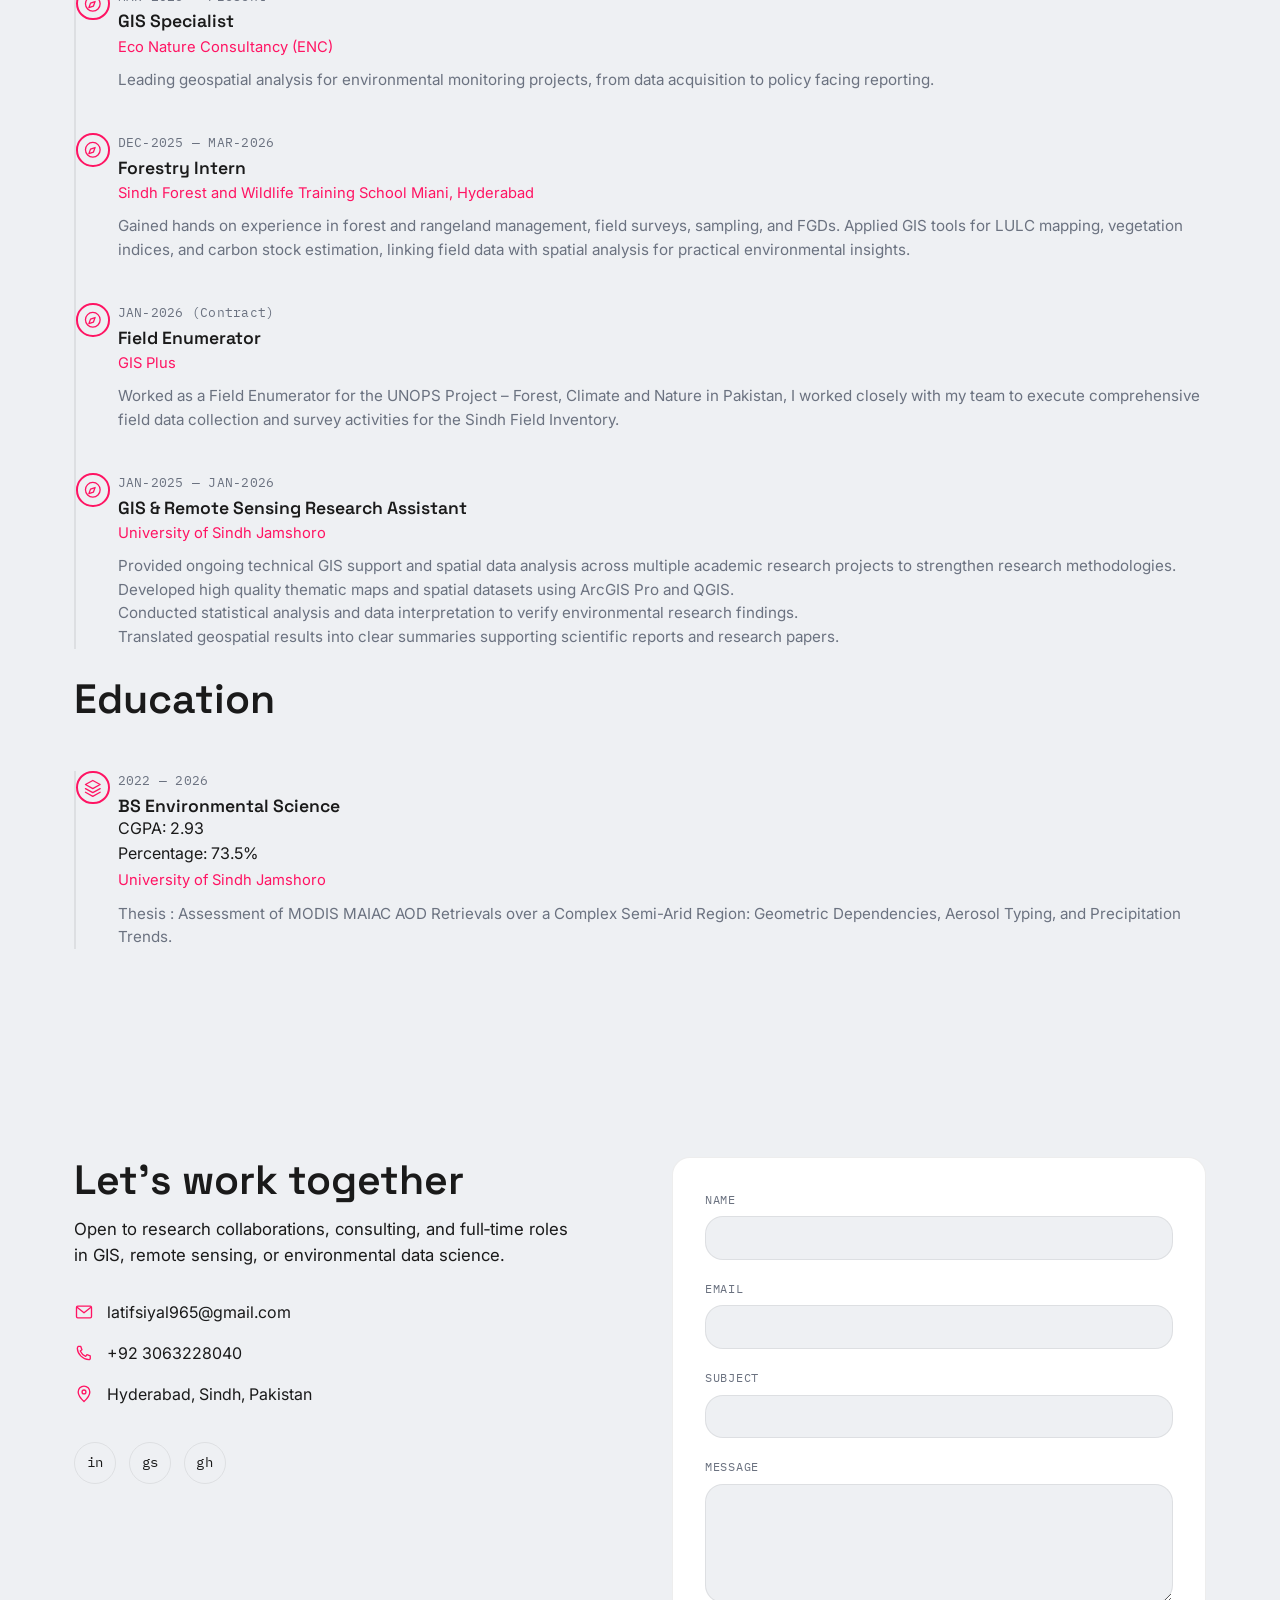
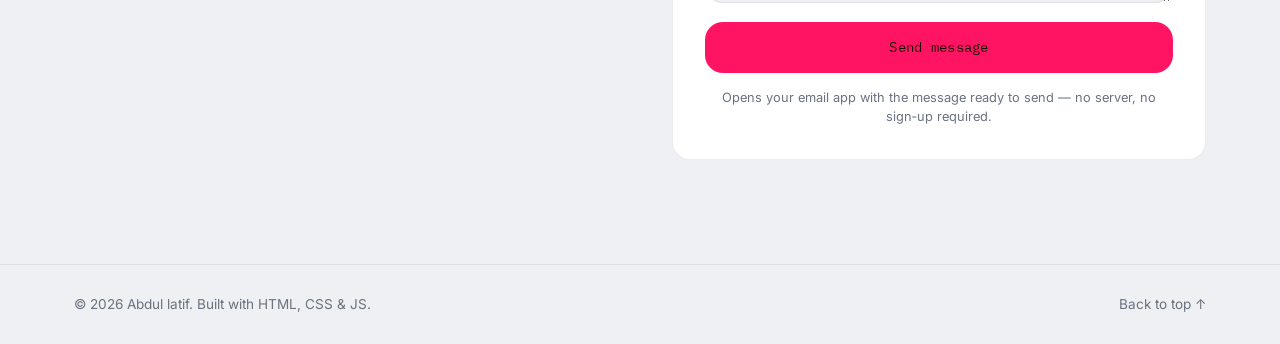
==== commit e2e21d51: "ook" ====
--- a/index.html
+++ b/index.html
@@ -101,20 +101,20 @@
     <section class="section section-paper" id="about">
       <div class="container">
         <div class="about-grid">
-          <div class="about-portrait" data-reveal>
+         <div class="about-portrait" data-reveal>
+            <div class="frame-ticks" aria-hidden="true"></div>
             <div class="frame">
-              <div class="frame-ticks" aria-hidden="true"></div>
               <img src="assets/profile.jpg" alt="Portrait of Your Name" id="aboutPhoto"
                    onerror="this.style.display='none'; this.parentElement.classList.add('frame-fallback')" />
             </div>
           </div>
 
-          <div class="about-copy" data-reveal>
+         <div class="about-copy" data-reveal>
             <h2>About <span class="accent-word">me</span></h2>
             <div id="aboutText" class="about-text"></div>
-
-            <ul class="fact-list" id="aboutFacts"></ul>
-          </div>
+          </div>
+
+          <ul class="fact-list" id="aboutFacts"></ul>
         </div>
       </div>
     </section>
--- a/css/style.css
+++ b/css/style.css
@@ -296,19 +296,27 @@
 @keyframes scrollDown { 0% { opacity: 1; transform: translateY(0); } 70% { opacity: 0; transform: translateY(10px); } 100% { opacity: 0; } }
 
 /* ============================== ABOUT ============================== */
-.about-grid { display: grid; grid-template-columns: 320px 1fr; gap: 3rem; margin-top: 2.5rem; align-items: start; }
-
-.about-portrait {
-  background: #fff;
-  border-radius: 24px;
-  padding: 14px;
-}
-.about-portrait {
-  background: #fff;
-  border-radius: 4px;
-  padding: 10px;
-  max-width: 260px;
-}
+ .about-grid {
+  display: grid;
+  grid-template-columns: 1fr 260px;
+  grid-template-areas:
+    "copy portrait"
+    "facts facts";
+  gap: 2.5rem 3rem;
+  margin-top: 2.5rem;
+  align-items: start;
+}
+.about-copy { grid-area: copy; }
+.about-portrait { grid-area: portrait; justify-self: end; position: relative; background: #fff; border-radius: 4px; padding: 10px; max-width: 260px; }
+
+.frame-ticks { position: absolute; inset: -10px; pointer-events: none; z-index: 2; }
+.frame-ticks::before, .frame-ticks::after {
+  content: ""; position: absolute; width: 16px; height: 16px;
+  border: 2px solid var(--terra);
+}
+.frame-ticks::before { top: 0; left: 0; border-right: none; border-bottom: none; }
+.frame-ticks::after { bottom: 0; right: 0; border-left: none; border-top: none; }
+
 .frame {
   position: relative;
   aspect-ratio: 3 / 4;
@@ -323,29 +331,23 @@
   font-family: var(--font-mono); font-size: 0.8rem; letter-spacing: 0.15em; color: var(--text-light-bg-muted);
   background: repeating-linear-gradient(135deg, var(--paper-raised), var(--paper-raised) 10px, #d8d1ba 10px, #d8d1ba 11px);
 }
-.frame-ticks { position: absolute; inset: -10px; pointer-events: none; }
-.frame-ticks::before, .frame-ticks::after {
-  content: ""; position: absolute; width: 16px; height: 16px;
-  border: 2px solid var(--terra);
-}
-.frame-ticks::before { top: 0; left: 0; border-right: none; border-bottom: none; }
-.frame-ticks::after { bottom: 0; right: 0; border-left: none; border-top: none; }
 
 .about-copy h2 { margin-bottom: 1.2rem; }
 .about-text p { margin-bottom: 1.1rem; color: var(--text-light-bg); }
 .about-text p:last-child { margin-bottom: 0; }
 
 .fact-list {
+  grid-area: facts;
   display: grid;
-  grid-template-columns: 1fr 1fr;
+  grid-template-columns: repeat(4, 1fr);
   gap: 12px;
-  margin-top: 1.8rem;
+  margin-top: 1rem;
   padding: 0;
   list-style: none;
 }
 .fact-list li {
   background: #fff;
-  border-radius: 18px;
+  border-radius: 6px;
   padding: 1.1rem 1.3rem;
   display: flex;
   flex-direction: column;
@@ -366,7 +368,6 @@
 .fact-value-accent {
   color: var(--terra);
 }
-
 .fact-list li.fact-current {
   background: #ffe3ec;
 }
@@ -585,7 +586,9 @@
 
   .grid-3 { grid-template-columns: 1fr; }
   .legend-grid { grid-template-columns: 1fr; }
-  .about-grid { grid-template-columns: 1fr; }
+  .about-grid { grid-template-columns: 1fr; grid-template-areas: "portrait" "copy" "facts"; }
+  .about-portrait { justify-self: start; }
+  .fact-list { grid-template-columns: 1fr 1fr; }
   .frame { max-width: 220px; }
   .hero-stats { grid-template-columns: repeat(2, auto); gap: 1.6rem 2rem; }
   .pub-item { grid-template-columns: 2.2rem 1fr; }
@@ -593,7 +596,6 @@
   .section { padding: 4.5rem 0; }
   #fieldMap { height: 360px; }
 }
-
 
 /* --- Card cover photo (grid) --- */
 .card-cover {
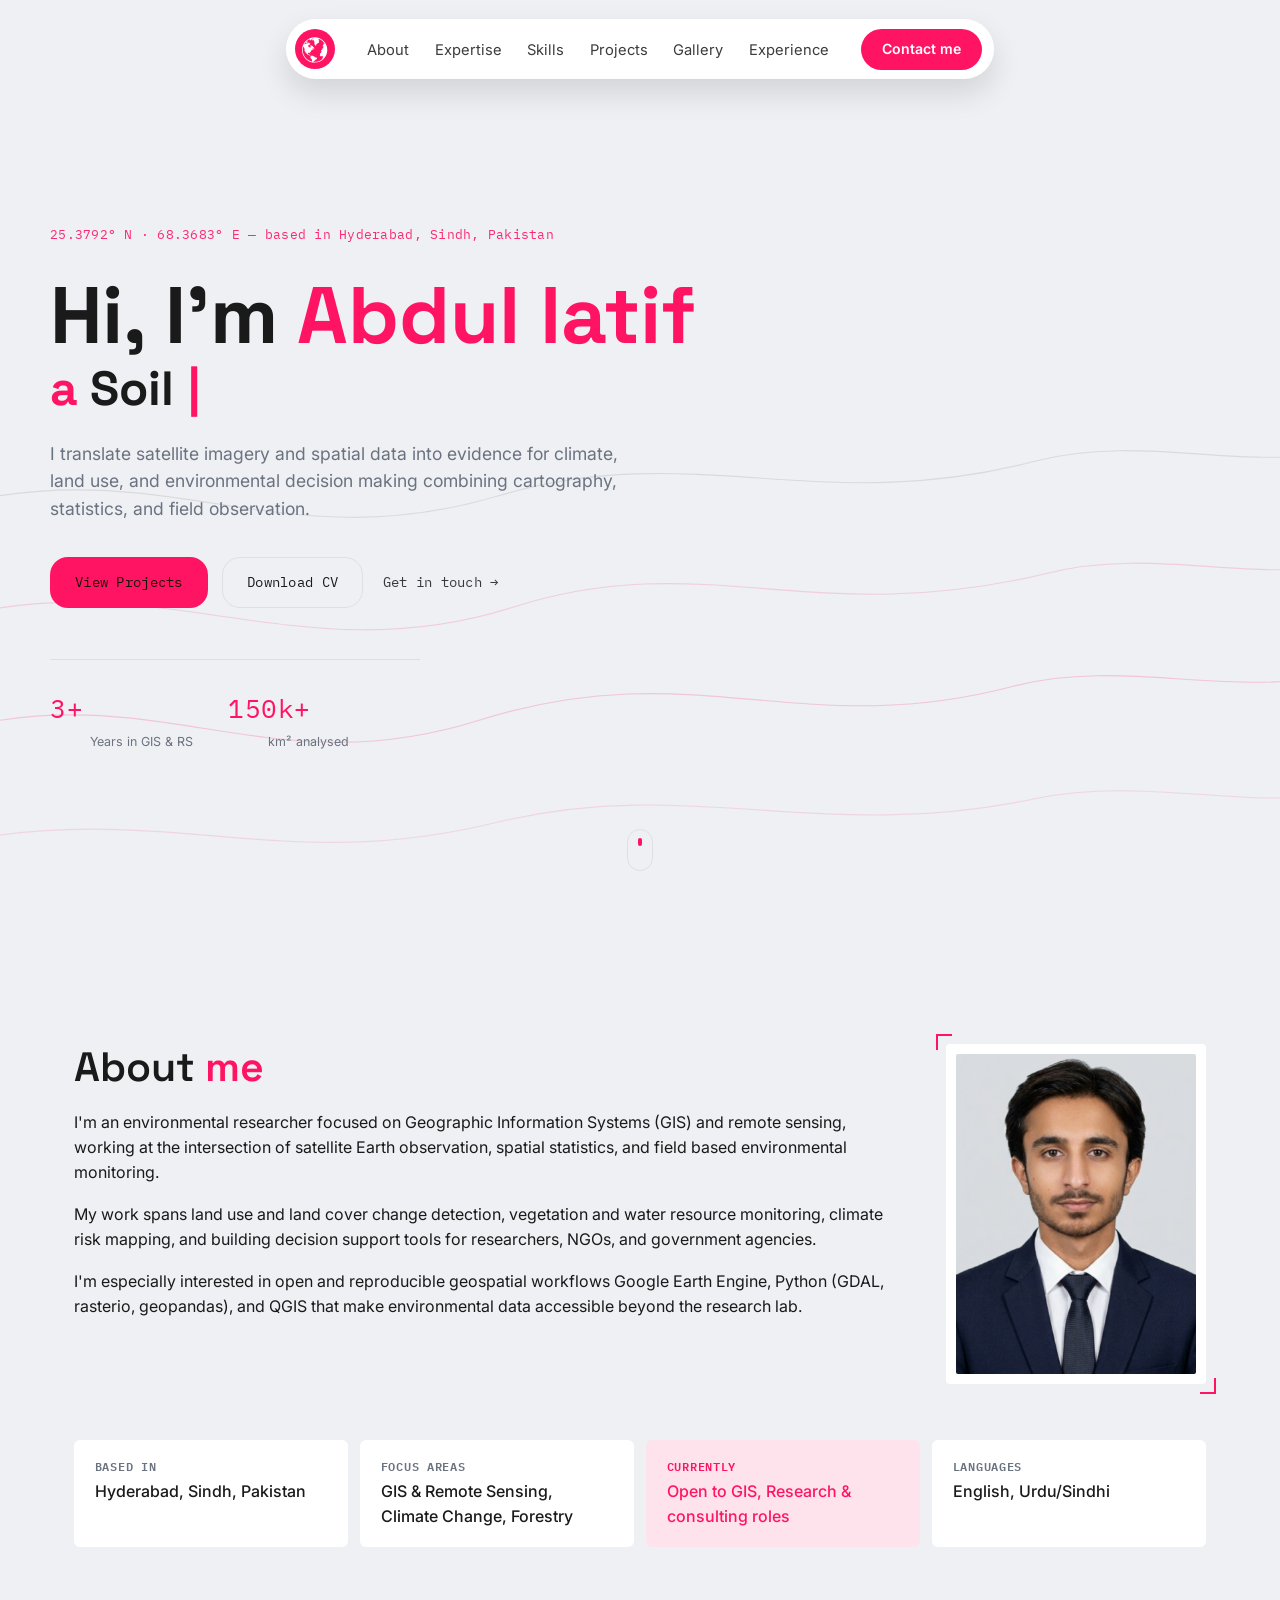
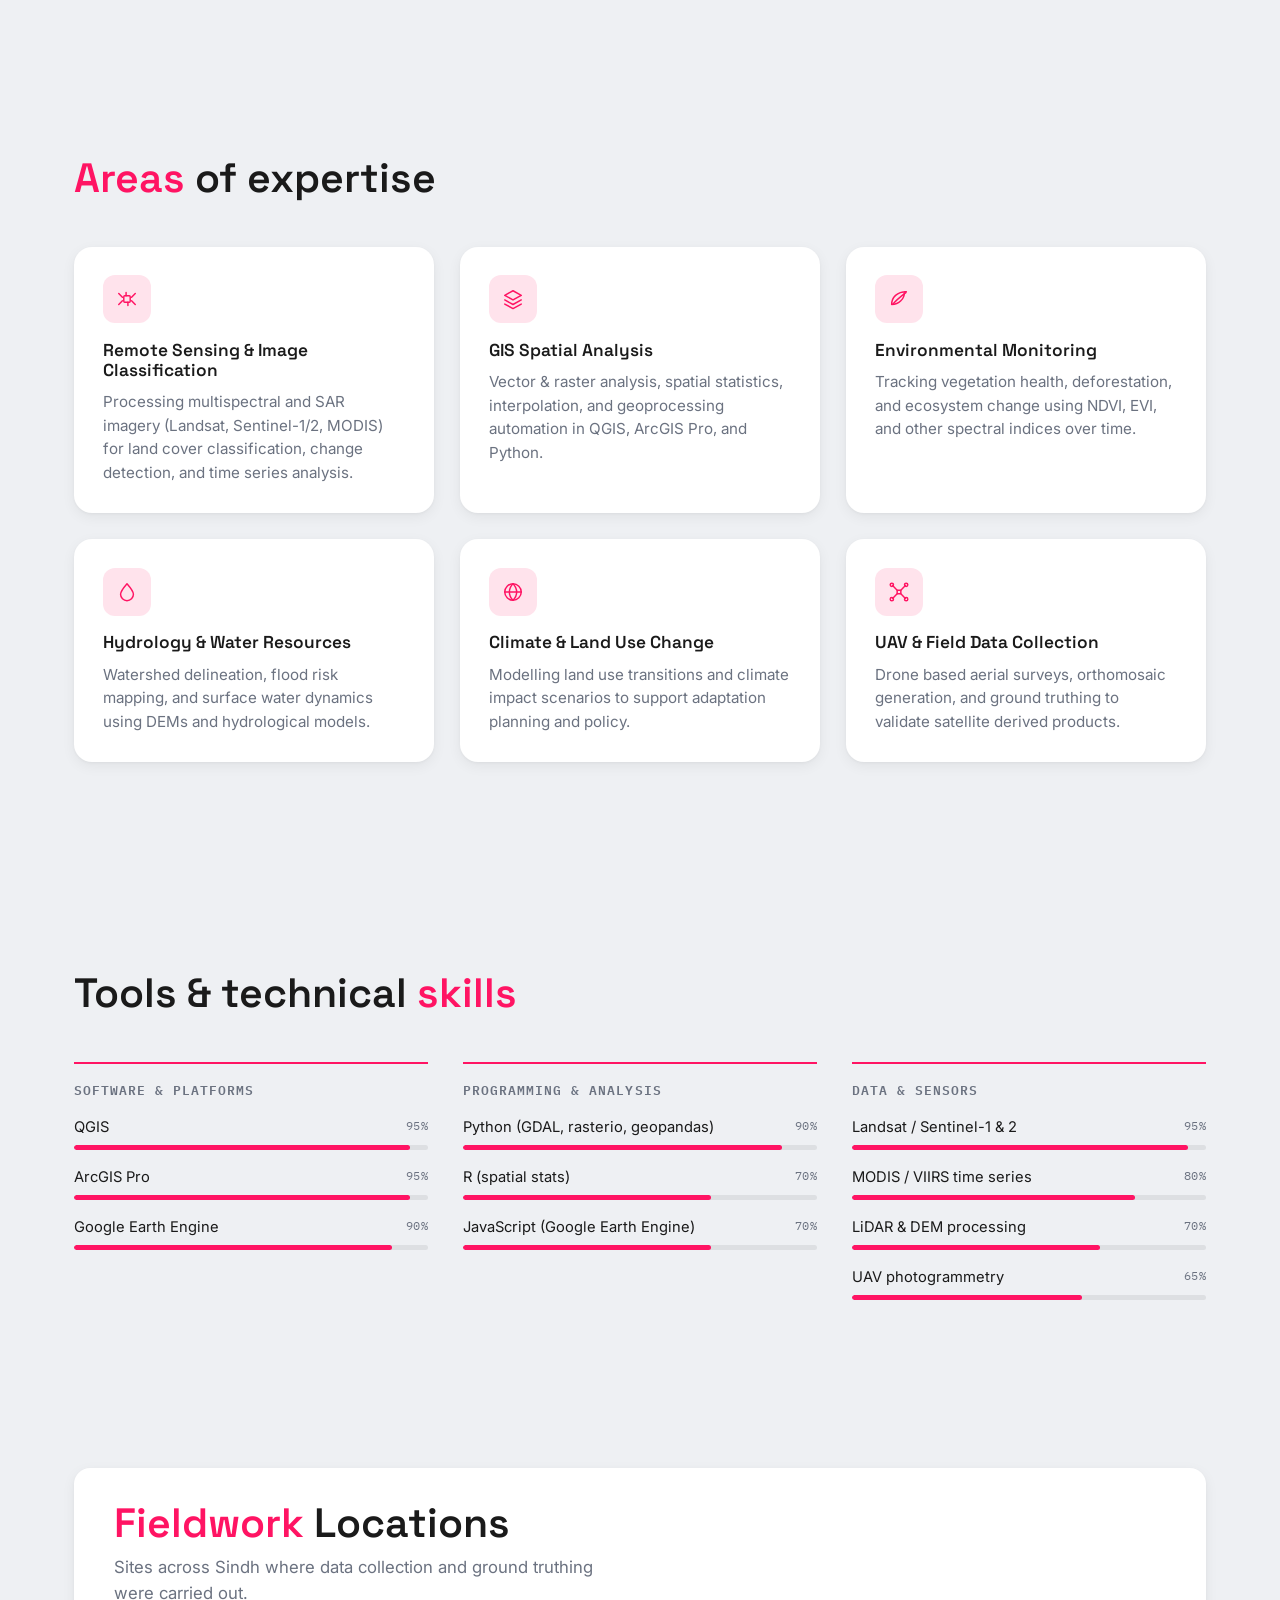
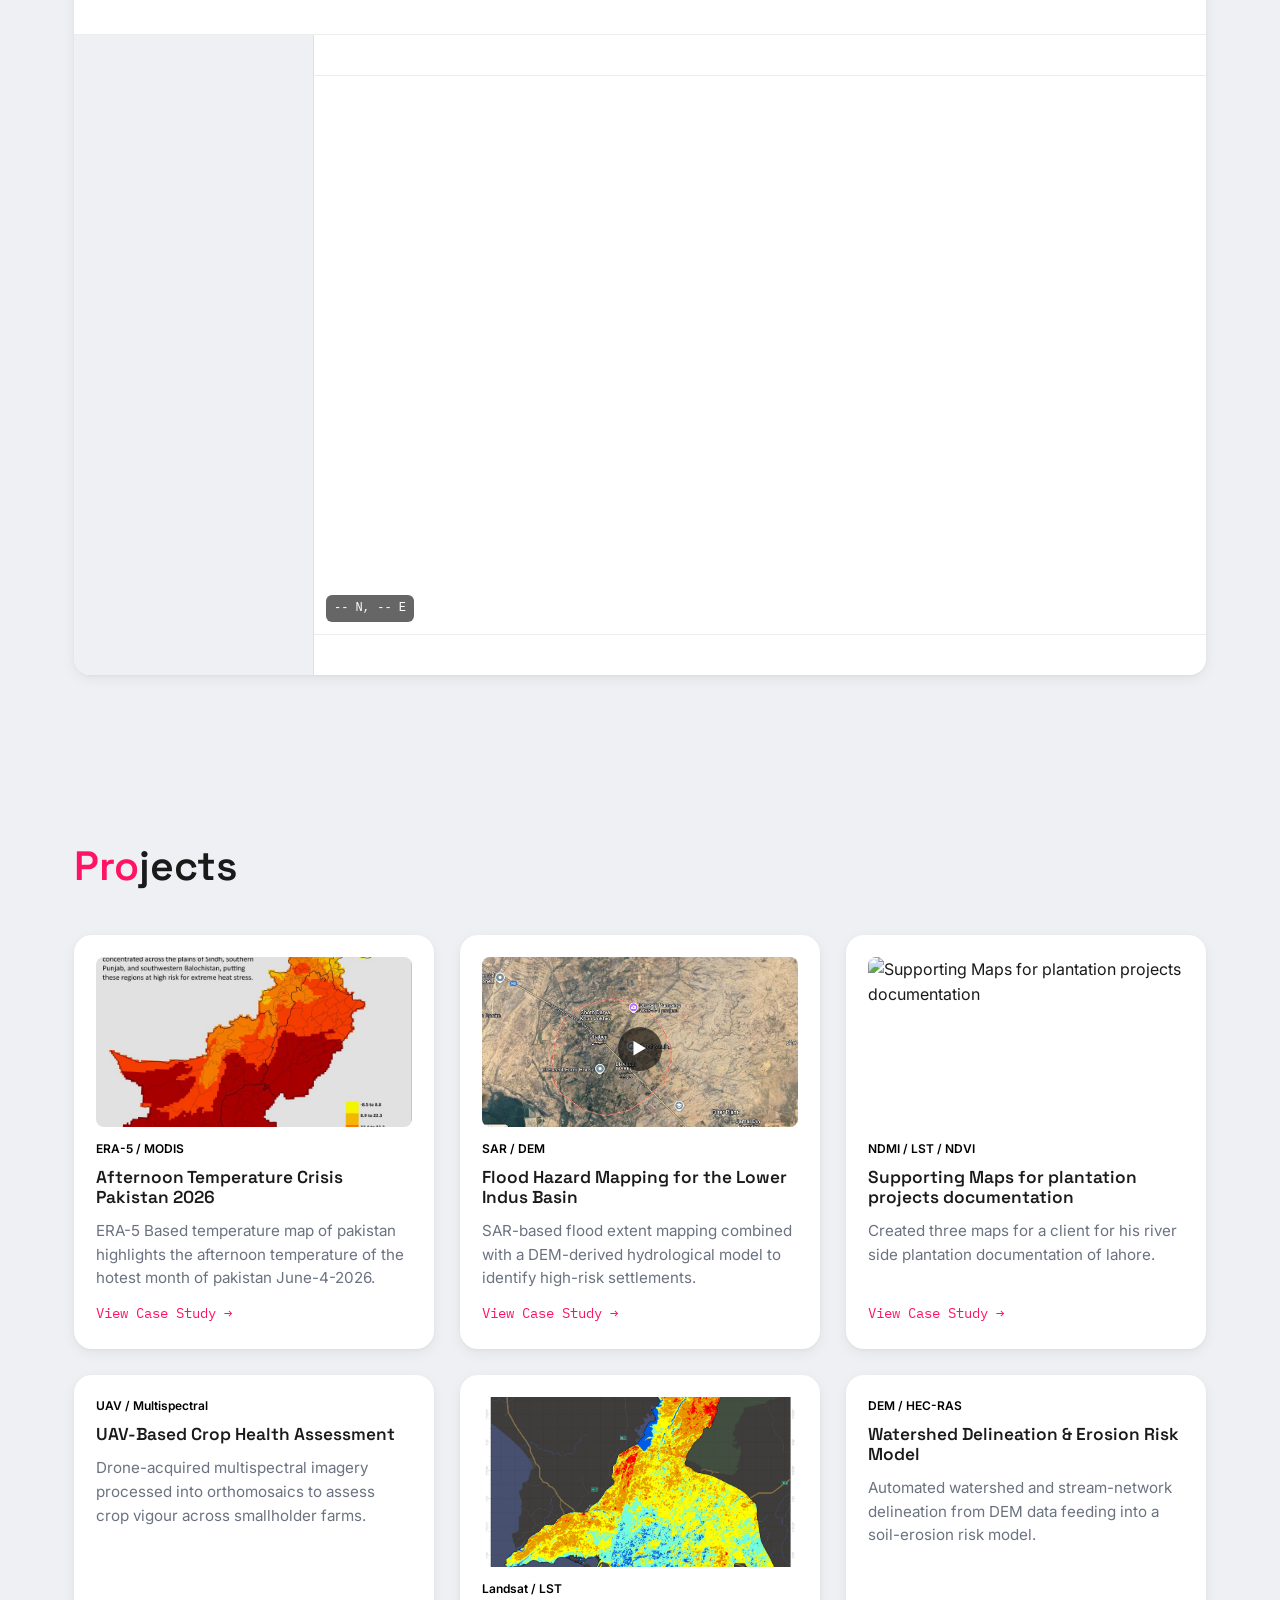
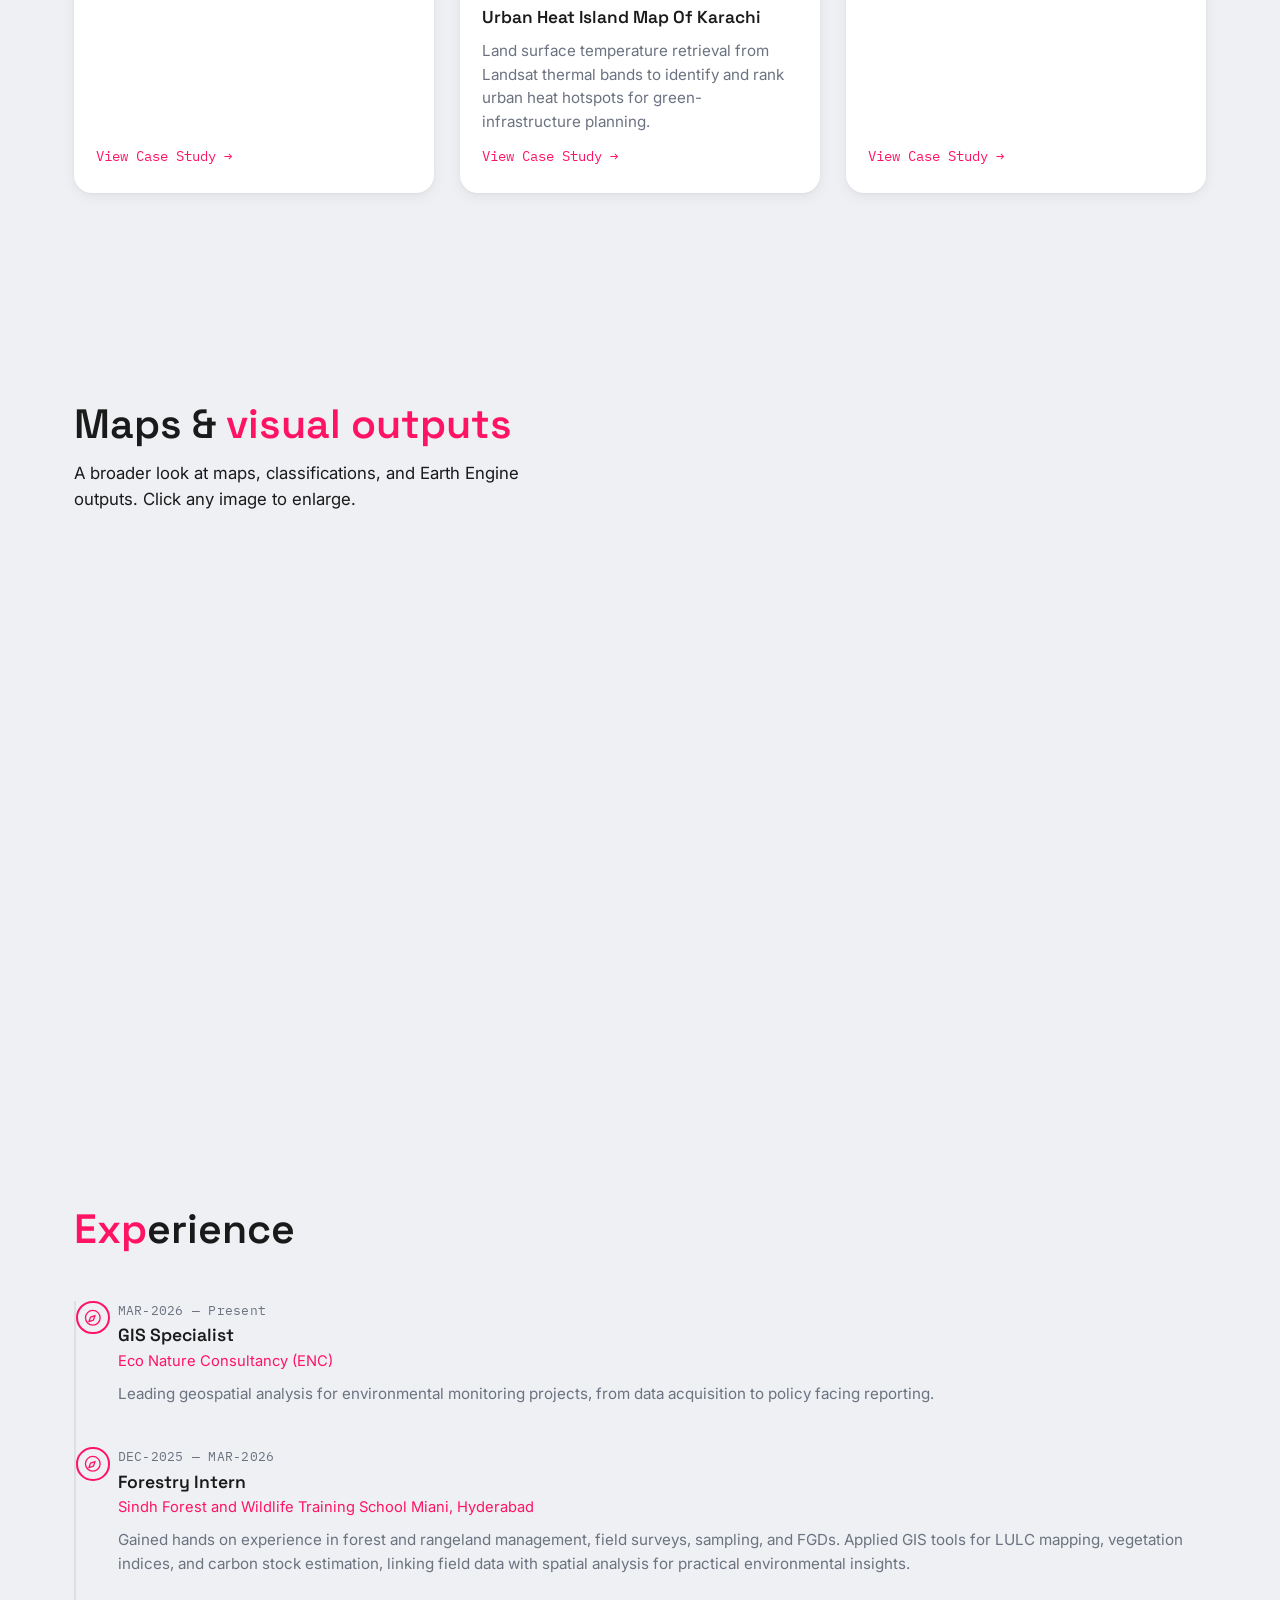
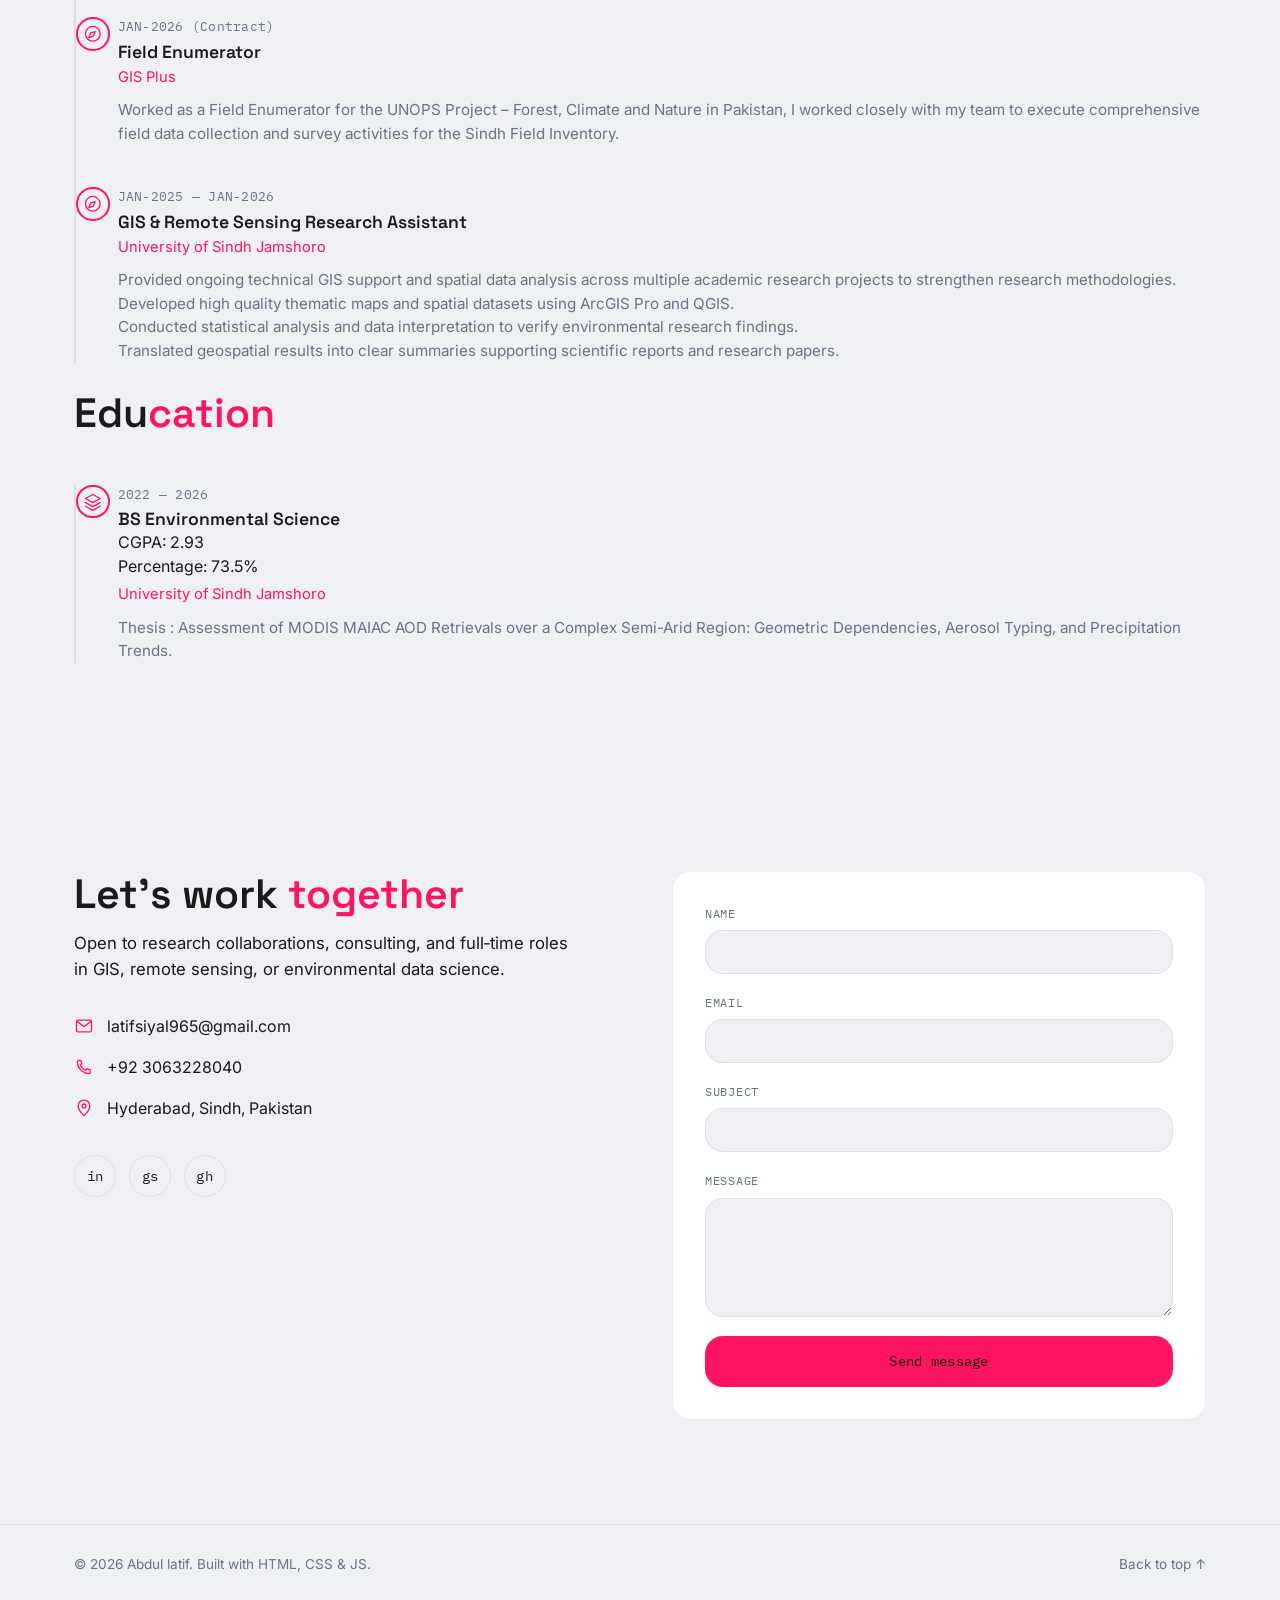
==== commit 89481af3: "kkk" ====
--- a/index.html
+++ b/index.html
@@ -23,22 +23,78 @@
 
   <!-- ===================== HEADER / NAV ===================== -->
   <header class="site-header" id="siteHeader">
-    <nav class="nav container" aria-label="Primary">
-      <a href="#hero" class="brand" aria-label="Back to top">
-        <span class="brand-mark" aria-hidden="true">
-          <svg viewBox="0 0 40 40" width="34" height="34">
-            <circle cx="20" cy="20" r="17" fill="none" stroke="currentColor" stroke-width="1.4"/>
-            <circle cx="20" cy="20" r="2.4" fill="currentColor"/>
-            <line x1="20" y1="2" x2="20" y2="9" stroke="currentColor" stroke-width="1.4"/>
-            <line x1="20" y1="31" x2="20" y2="38" stroke="currentColor" stroke-width="1.4"/>
-            <line x1="2" y1="20" x2="9" y2="20" stroke="currentColor" stroke-width="1.4"/>
-            <line x1="31" y1="20" x2="38" y2="20" stroke="currentColor" stroke-width="1.4"/>
-          </svg>
-        </span>
-        <span class="brand-text">
-          <strong id="brandInitials">Y.N.</strong>
-          <small>GIS &amp; Remote Sensing</small>
-        </span>
+    <nav class="floating-nav container" aria-label="Primary">
+      <a href="#hero" class="fn-icon" aria-label="Back to top">
+        <svg viewBox="0 0 387.9 387.9" width="36" height="36" fill="currentColor">
+          <path d="M190.9,68.3C115.7,68.2,54.5,129,54.5,204.1c-0.1,75.1,60.8,136.2,135.9,136.3c75.2,0.1,136.1-60.8,136.1-136
+		C326.5,129.3,265.8,68.3,190.9,68.3z M225,82c0-0.7,0-1.6,1.1-1.2c0.6,0.2,1.5,0.5,1.1,1.4c-0.3,0.7-0.3,1.7-1.4,1.9
+		C224.8,83.7,225,82.8,225,82z M221.4,80.3c0.1,0.3-0.5,1.4-0.9,1.4c-1.6,0-2.4-1-2.9-2.7C219.2,79.1,220.7,78.7,221.4,80.3z
+		 M162.6,328.8c-0.4,1.3-1.6,0.4-2.5,0.2c-49.8-11.5-89.6-55.1-96.6-105.7c-1.9-13.4-1.7-26.6,0.2-39.9c0.5-3.2,2.4-6,2.2-9.5
+		c-0.1-1.4,1-3.4,3.2-3.8c1.9-0.4,3.2-0.2,3.6,2.1c0.3,1.6,0.9,3.2,1.4,4.8c0.1,0.5,0.2,1.3,0.4,1.3c3.5,0.7,2.1,5.1,4.8,6.3
+		c0.3,0.1,0.6,0.5,0.5,0.8c-0.1,7.1,4.5,13.6,2.1,21c-1.1,3.5,0.6,7.1,1.3,10.6c0.5,2.3,2.9,3.5,4.5,5c1.7,1.6,2.5,3.2,2.7,5.6
+		c0.4,6.3,5.5,10.2,8.2,15.3c0.1,0.2,0.9,0.4,1.3,0.2c1-0.3,0.6-1.2,0.5-1.8c-0.4-2-2-3.2-3.3-4.7c-1.8-2.1-2.6-4.4-2.5-8.2
+		c3.4,5.5,6.5,10,10.1,14.2c0.4,0.4,0.4,1.1,0.5,1.7c0.4,1.6-0.6,3.4,1.1,4.7c3.6,2.8,7,7,11.3,7.4c5.2,0.4,8.6,4.1,13.2,5.2
+		c1.7,0.4,2.8,2.1,3.8,3.7c2.1,3.5,5.1,5.7,9.4,5.6c2.3,0,3.8,1.3,4.6,3.4c0.7,2.1-0.5,3.4-2,4.6c-1.7,1.4-3.5,2.8-1.7,5.3
+		c0.1,0.1,0.1,0.3,0.1,0.3c-2.8,4.7,1.7,6.4,3.8,9c0.6,0.7,1.6,1.4,1.7,2.2c0.9,4.5,4.2,6.3,7.9,7.9c3.5,1.6,4.7,6.5,3.3,11.4
+		c-0.8,2.6,0.6,5.6-1.4,8.2c-0.6,0.7,0.7,1.6,1.5,2.1C163.5,326.5,163,327.8,162.6,328.8z M305.4,149.1c-0.9,0.6-1.2-0.3-1.6-0.9
+		c-1.5-2.6-2.9-5.3-4.5-7.8c-0.7-1.1-0.8-2.9-3.3-2.2c-1.4,0.4-2-2.3-3.2-3.5c-0.7-0.7-0.8-2.5-2.6-1.8c-1.2,0.5-2.6,0.7-2.3,2.6
+		c0.1,0.6-0.1,1.3-0.8,1.4c-3.3,0.9-2.8,3.1-2.2,5.6c1.2,5-0.2,9.3-4.8,12c-2.9,1.7-3.4,3.6-2.3,6.4c0.7,1.7,0.9,3.4,0.1,5.2
+		c-0.7,1.9,0,3.3,2.4,2.9c1.9-0.3,3.5-2.4,5.8-0.1c2.4,2.3,2.9,4.7,2.2,7.8c-2-0.4-1.7-2.4-2.6-3.5c-0.8-1-1.4-2.3-3.1-1.6
+		c-1.7,0.7-0.9,1.9-0.7,3.1c0.3,1.3,0.5,2.6,0.9,3.9c0.4,1.4,0.8,2.6-1.5,2.4c-1.2-0.1-1.4,1.1-1.9,1.9c-1.2,2.1-2.3,4.2-3.5,6.3
+		c-0.3,0.6-1.2,1.7-1.2,1.6c-2.8-1.7-3.9,2.2-6.3,1.8c-0.8-0.1-1.4,0.2-1.6,1.1c-0.2,1,0.4,1.4,1.2,1.9c1.3,0.7,2.9,1,3.5,2.8
+		c1.7,5.5,0.5,6.9-5.2,5.9c-5.4-1-5.9-0.6-5.1,4.8c0.3,2.2-0.6,4.3-1,6.4c-0.3,1.8-0.2,3.3,2.1,3.2c2.9-0.2,2.5,2.3,2.7,3.8
+		c0.3,1.7-0.3,3.3-2.7,3.4c-2.8,0.1-3.7,2.7-3.2,4.2c1.3,4.1-1.1,5.7-3.8,7c-3.7,1.8-5.9,4.5-7.2,8.4c-0.9,2.6-1.3,4.7,0.4,7.1
+		c1.1,1.5,1.3,2.9-1,4c-2.1,1-1.9,5.8,0.1,7.3c1.7,1.2,3.6,2.1,3.3,4.9c-0.2,1.8,6,4.5,7.9,3.7c1.8-0.8,3.3-2,5.7-0.9
+		c1.9,0.8,3.1-1.7,4.7-2.7c1.4-0.9,2.6-2.2,4.1-0.2c1,1.3,2.2,0.4,3.3,0c1.1-0.3,1.9-0.1,2.5,0.8c0.7,1-0.4,1.5-0.8,2.1
+		c-0.6,0.8-1.4,1.4-1.8,2.2c-0.7,1.4-1.3,3.4,0.6,4c3.9,1.2,2.2,3.7,1.6,5.8c-0.5,1.7-1.6,3.3-2.7,4.7c-2.6,3.2-3.4,7-2.7,10.8
+		c0.5,2.7-0.8,3.8-2.6,5.2c-29.2,23.1-62.4,31.6-99.8,27c2.6-3.8,5.7-5.9,9.8-6.2c1.7-0.1,3-0.3,3.8-1.9c0.6-1.3,1.5-2.2,3.1-1.3
+		c0.5,0.3,1.5,0.4,1.6-0.1c0.9-2.9,4.7-3.1,5.6-6.5c0.6-2.4,3.4-4.3,6.5-4.3c3.7-0.1,8.3-4.1,8.2-7.9c-0.1-2.6,1-4,2.9-5.3
+		c0.9-0.6,1.8-1.3,2.6-2c2.6-2.4,2-5.8-1.2-7.1c-2.9-1.1-5.6-2.8-9-1.8c-1.2,0.4-2.1-0.5-2.9-1.2c-1.6-1.3-3.3-2-5.3-1.8
+		c-2.4,0.2-3.7-0.6-4-3.3c-0.4-3.5-3.7-5.9-7.4-5.5c-2.3,0.3-3.9-0.4-5.4-2c-1.4-1.5-4-2-5-3.3c-3-3.6-6.4-1.9-9.8-2
+		c-2.6,0-4.1-2.3-6.1-3.5c-2-1.3-3.6-2.2-4.3,1.2c-0.6,2.6-4.9,4.5-7.2,3.2c-1.4-0.8-2.7-0.9-4.1-0.9c-3.2,0.1-5.2-1.5-4.7-4.8
+		c0.5-3.7-1.8-5.4-4.5-5.7c-2.8-0.4-2.7-1.6-2.5-3.6c0.1-1,0-2,0.2-2.9c0.4-2.2-1-3.2-2.6-3.7c-1.9-0.6-2.2,1.3-2.9,2.5
+		c-0.7,1.1,0.2,3.1-2,3.2c-2.2,0.2-4.1-0.5-5.6-2c-3.5-3.7-3.3-12.3,0-16c2.1-2.3,3.8-2.1,5.5,0.2c1.2,1.7,2,2.1,3.5,0.2
+		c1.9-2.6,6.7-2.1,8.3,0.6c1,1.7,2.2,3.2,3.2,4.8c0.9,1.4,2.3,1.8,3.4,1.1c1.1-0.8,1-2.3-0.2-3.5c-0.5-0.5-1.2-1-1.4-1.6
+		c-1.5-4.6-3.5-7.4,3.1-10.1c3.1-1.2,4.7-3.3,5.4-6.5c0.9-4.2,1.6-8.6,7.1-9.6c1.4-0.2,1-1.7,1.1-2.7c0.4-2.9,4.6-6.7,7.3-6.4
+		c1.8,0.1,0.8,1.3,0.5,2.1c-0.3,0.9-0.3,1.7,0.6,2.1c0.9,0.4,1.5-0.3,1.7-0.8c1.1-2.6,4.2-1.4,5.8-3.1c0.9-0.9,2.5-1.5,1.9-3.1
+		c-0.5-1.4-1.9-0.4-2.9-0.7c-2.6-0.7-5.2-1.3-5.7-4.6c-0.1-0.8-0.1-1.8-1.3-1.8c-0.9,0-1.5,0.6-2.1,1.3c-2.1,2.6-3.9,3.5-7.2,3.5
+		c2.6-1.7,4.5-3.5,5.8-6c0.9-1.7,5-1.4,6.2,0.3c0.9,1.3,1.9,1.9,3.3,1.4c2-0.7,0.7-1.8,0.3-2.8c-0.3-0.9,0.4-1.7,1-1.3
+		c2.6,1.8,4.5-3.4,6.8-0.7c1,1.1-0.5,2.2-1.2,3.1c-1,1.3-2,2.6-1.3,4.2c0.7,1.5,2.2,0.5,3.2,0.5c1.3-0.1,2,0.8,2.6,1.6
+		c1.2,1.5,2.7,1.3,4.3,1.3c1.5,0.1,1.5-1.2,1.9-2.2c-2.8-0.9-1-5.8-5-5.8c-1.3,0-1.7-0.7-1.5-1.9c0.3-1.5,0.3-3.1,0.9-4.6
+		c0.9-2.2,0.8-3.9-1.7-4.9c-1-0.4-1.4-1.2-1.5-2.3c0-0.9-0.3-1.5-1.4-1.7c-5-1-5.5-1.6-5.3-6.3c0-0.5-0.4-1.1-0.8-1.5
+		c-1.8-2-3.1-4.3-3.9-6.9c-0.3-0.9-0.5-2-1.8-1.8c-1.5,0.2-1.1,1.3-1.1,2.2c0.2,1.7-0.1,3.1-1.8,3.9c-1.8,0.8-3.3-0.8-5.1-0.6
+		c-0.6,0-0.6-1-0.4-1.8c1.2-5.1-2-9.2-7.3-9.4c-0.2,0-0.5,0-0.7,0c-3.6-0.8-4.9,0.7-4.6,4.3c0.1,2.2,0.5,4.5-1.5,6.4
+		c-1,1-0.5,2.2,0.6,3c2.5,1.8,3,5.8,0.5,7.4c-2.7,1.9-3,4.4-2.3,6.9c0.6,2.1,0.1,4.1-1.6,4.3c-1.5,0.1-3.7-1.2-3.5-3.8
+		c0.1-0.8-0.1-1.7,0-2.5c0.4-3.3-0.9-4.5-4.1-3.6c-1.2,0.3-1.9-0.2-2.5-0.9c-1.4-1.6-3.3-2.2-5.2-3c-3.1-1.4-4.4-4.8-6.3-7.5
+		c-0.9-1.3,0-3.2,1.1-5c2.6-4.2,5.8-7.6,9.4-10.9c1.1-1,1.3-3,2-4.8c1.4,1.2,1.1,2.6,0.4,3.8c-0.8,1.3-0.6,2.6,0.5,3.1
+		c1.1,0.5,2.9,1.4,3.7-0.5c0.5-1.1,1-0.8,1.5-0.3c1,0.8,2.2,0.8,2.9-0.1c0.7-1.1,0-2.3-0.7-3.3c-1.1-1.3-3.8-1.6-2.2-4.4
+		c0.8-1.6,1.2-3.2,2.8-4.4c1.8-1.4,1-8.1-1-8.8c-1.8-0.7-3.8-1.4-4.1,1.8c-0.1,1.9-2.3,2.9-2.3,5c0,0.5-1,0.6-1.4-0.1
+		c-0.2-0.4-0.2-0.9-0.3-1.4c-0.4-1.2,0.8-3.4-1-3.7c-2-0.3-0.8,2.4-2.1,3.4c-1.6-2.3-2.1-4.7-2.3-7.3c-0.1-1.2,0.4-2.8-1-3.5
+		c-0.7-0.3-1.9-0.2-2.2,0.7c-0.6,1.6-2.5,2.9-1.2,4.9c0.2,0.4,0.5,0.8,0.8,1.2c0.5,0.7,0.9,1.5,0.2,2.3c-0.9,1-1.5-0.2-2.1-0.5
+		c-2.8-1.4-3.4-1.1-3.4,2.2c0,2.6-2.9,4.9-5.2,4.4c-1.1-0.2-1.6-0.8-1.8-1.9c-0.2-0.9,0.3-1.3,0.8-2c1.5-2,5.4-3.4,1.7-7.2
+		c-1.3-1.3-1.7-4.5-0.1-6.8c0.7-1,1.2-2.3,0.1-2.7c-0.9-0.4-2.4,0.3-2.8,1.7c-0.5,1.8-1,3.7-1.5,6c-1.6-1-2.9-1.9-4.3-2.8
+		c-4.9-3.3-10.3-1.5-12.5,4.2c0,0.1-0.1,0.2-0.1,0.4c-0.1,1.6-2,3.5-0.1,4.6c1.8,1,2.6-1.5,3.9-2.7c1.1,2.1,2.4,3.8,4.8,1.6
+		c0.7-0.6,1.5-0.5,1.9,0.1c0.6,0.9-0.2,1.6-0.9,2c-0.5,0.3-1.1,0.3-1.7,0.5c-1,0.2-2.5,0-2.8,1.2c-0.4,1.5,1.6,1.2,2.1,1.9
+		c1.1,1.7,2.3,1.8,4.3,1.7c1.8-0.1,0.9,2.5,1.8,3.8c-1.6-0.3-2.6-1.5-4.3-1.3c-1.5,0.2-2.4,1.4-3.8,1.8c-1.2-1.3,1.9-3.3-0.9-4.2
+		c-2.7-0.9-5.4-1-8,0c-2.5,1-5.5,1.3-6.5,4.7c-0.4,1.2-2.7,0.7-4.6,0.5c5.9-10.6,13-19.9,21.3-28.4c1-1.1,1.4-0.5,2.4,0.2
+		c4.6,2.9,6.2,3.8,9.3-0.1c0.8-1,1.9-0.5,2.8-1.3c2.2-1.8,2.4-3.7,0.2-5.5c-1-0.8-1.8-0.2-2,0.6c-0.9,5.7-2.9,2.1-4.6,0.6
+		c-2.6,0-3.1,3.2-5.9,3.1c1.8-1.5,3.5-3,5.3-4.5c8.6-7.4,18.1-13.6,29-18.7c-1,2.2-3.1,3.5-1.7,6c1.3,2.2,2.3,2.1,3.8,0.6
+		c0.4-0.5,0.5-1.5,1.5-0.9c0.6,0.4,0.5,1,0.4,1.6c-0.2,0.7-0.3,1.5-0.6,2.1c-0.6,1-2.2,1.8-0.9,3c1,0.9,2.8,0.8,3.7,0.1
+		c2-1.7,3.8-1.6,6.3-0.9c1.5,0.4,4.4,0.4,4-2.9c-0.1-1.1,0.2-2.2,1.1-2.4c2.9-0.6,3.7-2.8,4.7-5.1c0.8-2,2.4-3.3,4.6-4.2
+		c2.4-0.9,4.5-2.7,5.9-5c0.7-1.1,5.9-2.6,6.9-1.9c0.6,0.4,0.7,1,0.2,1.5c-0.9,0.8-1.8,1.4-3,1.9c-1.1,0.5-6.5-0.4-1.2,3
+		c0.8,0.5-0.1,2.5-1.1,2.2c-3.4-1.2-5.2,2-7.9,2.5c-0.9,0.2-1.6,0.5-1.2,1.7c0.3,0.8,0.5,1.6,1.6,1.5c1.6-0.1,3.1-0.1,4.7-0.1
+		c0.6,0,1.2-0.1,1.3,0.8c0,0.8-0.2,1.4-1.2,1.4c-1.6,0-3.1,0.1-4.7,0.2c-0.9,0-2.2,0.9-1.5,1.2c2,1,2.4,4.3,5.4,3.6
+		c1.4-0.3,2.9-0.2,4.3-0.7c4.2-1.5,7.1,0.2,10.1,3.2c2.9,3,4.2,7.4,3.2,10.2c-1.6,4.9-1.3,5.4,3.5,4.2c1.2-0.3,2.8,1.3,2.4,3
+		c-0.4,1.8-1.6,1.2-2.7,0.4c-1.1-0.7-2.1-0.4-2.4,1c-0.4,1.9-0.5,3.9,1.2,4.9c1,0.6,2.9,0.3,3.5-1.3c0.3-0.8,0.2-2.3,1.5-1.8
+		c1.2,0.5,0,1.7,0,2.5c0,1.6-0.3,3-2.1,3.8c-2.1,0.9-4,6.7-2.4,8.1c1.5,1.3,1.8,2.7,1.9,4.2c0.1,2.3,1.5,1.8,3.1,1.5
+		c-0.5,2.2-2,4.1-0.9,6.3c0.6,1.3,0.5,2.9,2.5,3c0.9,0,1.1,0.8,1.4,1.5c0.1,0.2,0,0.6,0.2,0.7c2.8,1.7,5.5,3.4,8.4,5
+		c0.2,0.1,1.2-0.5,1.2-0.7c-0.4-2.8,1.9-4.6,2.9-6.7c1.8-3.7,1.4-7.5,2.4-11.2c0.5-1.9,1.5-1.7,2.8-1.7c4.2,0,7.9-2.4,9.2-6.3
+		c0.5-1.6,1.7-1.3,2.7-1.7c2.4-1,6.1,0.8,7.3-3.1c0-0.2,0.6-0.2,1-0.3c4.7-0.6,6.4-4,4-8.2c-1.3-2.2-0.3-4.8-1.4-7
+		c-0.3-0.5,0.1-1.9,1.2-1.9c2.7,0,2.7-1.3,1.7-3.2c-0.3-0.7-0.1-0.9,0.5-0.6c1.3,0.6,1.7,0.1,1.9-1.1c0.2-1.5-0.9-1.5-1.8-1.8
+		c-2.6-0.7-4.2-2.4-5.9-4.5c1.2-1,3.4,0.2,3.5-2c0.1-1.9-1.8-1.6-2.6-2.5c-0.9-0.9-3-0.8-2.6-2.5c0.4-1.8,0.1-4.3,2.7-5
+		c0.7-0.2,1.8-0.8,1.7-1.1c-0.4-3,1.5-1.3,2.3-1c15.6,6.4,29.4,15.3,41.5,27c10.1,9.8,18.4,21,24.9,33.5c0.3,0.5,0.5,1.1,0.8,1.6
+		C306.1,148,306.1,148.6,305.4,149.1z"/>
+        </svg>
       </a>
 
       <button class="nav-toggle" id="navToggle" aria-expanded="false" aria-controls="navLinks" aria-label="Toggle menu">
@@ -46,20 +102,18 @@
       </button>
 
       <ul class="nav-links" id="navLinks">
-        <li><a href="#about" data-nav>About</a></li>
-        <li><a href="#expertise" data-nav>Expertise</a></li>
-        <li><a href="#skills" data-nav>Skills</a></li>
-        <li><a href="#map" data-nav>Field Sites</a></li>
-        <li><a href="#projects" data-nav>Projects</a></li>
-        <li><a href="#gallery" data-nav>Map Gallery</a></li>
-        <li><a href="#publications" data-nav>Publications</a></li>
-        <li><a href="#experience" data-nav>Experience</a></li>
-        <li><a href="#contact" data-nav class="nav-cta">Contact</a></li>
+        <li><a href="#about" data-nav data-scramble>About</a></li>
+        <li><a href="#expertise" data-nav data-scramble>Expertise</a></li>
+        <li><a href="#skills" data-nav data-scramble>Skills</a></li>
+        <li><a href="#projects" data-nav data-scramble>Projects</a></li>
+        <li><a href="#gallery" data-nav data-scramble>Gallery</a></li>
+        <li><a href="#experience" data-nav data-scramble>Experience</a></li>
       </ul>
+
+      <a href="#contact" class="fn-contact">Contact me</a>
     </nav>
   </header>
-
-  <main id="main">
+   <main id="main">
 
     <!-- ===================== HERO ===================== -->
     <section class="hero" id="hero">
@@ -122,7 +176,7 @@
     <!-- ===================== EXPERTISE ===================== -->
     <section class="section section-ink" id="expertise">
       <div class="container">
-        <h2>Areas of expertise</h2>
+        <h2><span class="accent-word">Areas</span> of expertise</h2>
 
         <div class="grid grid-3" id="expertiseGrid" data-reveal-group></div>
       </div>
@@ -131,7 +185,7 @@
     <!-- ===================== SKILLS ===================== -->
     <section class="section section-paper" id="skills">
       <div class="container">
-        <h2>Tools &amp; technical skills</h2>
+        <h2>Tools &amp; technical <span class="accent-word">skills</span></h2>
 
         <div class="legend-grid" id="skillsGrid" data-reveal-group></div>
       </div>
@@ -141,7 +195,7 @@
       <div class="container">
         <div class="map-panel">
           <div class="map-panel-header">
-            <h2>Fieldwork Locations</h2>
+            <h2><span class="accent-word">Fieldwork</span> Locations</h2>
             <p class="section-lede">Sites across Sindh where data collection and ground truthing were carried out.</p>
           </div>
           <div class="map-layout">
@@ -158,7 +212,7 @@
     <!-- ===================== PROJECTS ===================== -->
     <section class="section section-paper" id="projects">
       <div class="container">
-        <h2>Projects</h2>
+        <h2><span class="accent-word">Pro</span>jects</h2>
 
         <div class="grid grid-3" id="projectsGrid" data-reveal-group></div>
       </div>
@@ -168,25 +222,18 @@
     <!-- ===================== MAP GALLERY ===================== -->
     <section class="section section-paper" id="gallery">
       <div class="container">
-        <h2>Maps &amp; visual outputs</h2>
+        <h2>Maps &amp; <span class="accent-word">visual outputs</span></h2>
         <p class="section-lede">A broader look at maps, classifications, and Earth Engine outputs. Click any image to enlarge.</p>
         <div class="gallery-grid" id="galleryGrid" data-reveal-group></div>
       </div>
     </section>
 
-    <!-- ===================== PUBLICATIONS ===================== -->
-    <section class="section section-ink" id="publications">
-      <div class="container">
-        <h2>Papers &amp; reports</h2>
-
-        <ol class="pub-list" id="pubList"></ol>
-      </div>
-    </section>
+  
 
     <!-- ===================== EXPERIENCE ===================== -->
     <section class="section section-paper" id="experience">
       <div class="container">
-        <h2>Experience</h2>
+        <h2><span class="accent-word">Exp</span>erience</h2>
 
         <div class="timeline" id="timeline-experience"></div>
       </div>
@@ -195,7 +242,7 @@
     <!-- ===================== Education ===================== -->
     <section class="section section-paper" id="education">
       <div class="container">
-        <h2>Education</h2>
+        <h2>Edu<span class="accent-word">cation</span></h2>
 
         <div class="timeline" id="timeline-education"></div>
       </div>
@@ -205,7 +252,7 @@
     <section class="section section-ink" id="contact">
       <div class="container contact-grid">
         <div data-reveal>
-          <h2>Let's work together</h2>
+          <h2>Let's work <span class="accent-word">together</span></h2>
           <p class="section-lede">
             Open to research collaborations, consulting, and full‑time roles in GIS,
             remote sensing, or environmental data science.
@@ -233,7 +280,6 @@
             <textarea id="cf-message" name="message" rows="5" required></textarea>
           </div>
           <button type="submit" class="btn btn-primary btn-block">Send message</button>
-          <p class="form-note">Opens your email app with the message ready to send — no server, no sign‑up required.</p>
         </form>
       </div>
     </section>
--- a/css/style.css
+++ b/css/style.css
@@ -136,60 +136,67 @@
 .section-paper .btn-ghost:hover { border-color: var(--canopy); color: var(--canopy); }
 
 /* ============================== HEADER ============================== */
+/* ============================== HEADER ============================== */
 .site-header {
   position: fixed;
-  inset: 0 0 auto 0;
-  height: var(--header-h);
+  inset: auto 0 auto 0;
+  top: 1.2rem;
+  height: auto;
   z-index: 100;
+  background: transparent;
+  border: none;
+  display: flex;
+  justify-content: center;
+}
+.floating-nav {
   display: flex;
   align-items: center;
-  background: transparent;
-  transition: background 220ms var(--ease), border-color 220ms var(--ease), backdrop-filter 220ms var(--ease);
-  border-bottom: 1px solid transparent;
-}
-.site-header.is-scrolled {
-  background: rgba(14, 26, 31, 0.86);
-  backdrop-filter: blur(10px);
-  border-color: var(--line-on-dark);
-}
-.nav {
+  gap: 2rem;
+  background: #fff;
+  border-radius: 999px;
+  padding: 0.6rem 0.8rem 0.6rem 0.6rem;
+  box-shadow: 0 14px 30px rgba(0,0,0,0.12);
+  width: fit-content;
+}
+.fn-icon {
+  width: 40px;
+  height: 40px;
+  border-radius: 50%;
+  background: var(--terra);
+  color: #fff;
   display: flex;
   align-items: center;
-  justify-content: space-between;
-  width: 100%;
-}
-.brand { display: flex; align-items: center; gap: 0.6rem; color: var(--text-dark-bg); }
-.brand-mark { color: var(--terra); display: inline-flex; }
-.brand-text { display: flex; flex-direction: column; line-height: 1.1; }
-.brand-text strong { font-family: var(--font-display); font-size: 1rem; letter-spacing: 0.02em; }
-.brand-text small { font-family: var(--font-mono); font-size: 0.66rem; opacity: 0.65; text-transform: uppercase; letter-spacing: 0.08em; }
-
-.nav-links { display: flex; align-items: center; gap: 1.8rem; }
+  justify-content: center;
+  flex-shrink: 0;
+}
+.fn-icon svg { animation: spin 6s linear infinite; }
+.floating-nav:hover .fn-icon svg { animation-duration: 1.2s; }
+@keyframes spin { to { transform: rotate(360deg); } }
+
+.nav-links {
+  display: flex;
+  gap: 1.6rem;
+  align-items: center;
+}
 .nav-links a {
+  color: #1A1A1A;
   font-size: 0.92rem;
-  color: var(--text-dark-bg);
-  opacity: 0.78;
+  opacity: 0.85;
   position: relative;
-  padding: 0.3rem 0;
-  transition: opacity 160ms var(--ease), color 160ms var(--ease);
-}
-.nav-links a::after {
-  content: "";
-  position: absolute; left: 0; bottom: -2px;
-  width: 0; height: 1px; background: var(--terra);
-  transition: width 220ms var(--ease);
-}
-.nav-links a:hover, .nav-links a.is-active { opacity: 1; }
-.nav-links a:hover::after, .nav-links a.is-active::after { width: 100%; }
-.nav-cta {
-  border: 1px solid var(--line-on-dark);
-  padding: 0.5rem 1rem !important;
-  border-radius: var(--radius);
-  font-family: var(--font-mono);
-  font-size: 0.82rem !important;
-}
-.nav-cta::after { display: none; }
-.nav-cta:hover { border-color: var(--terra); }
+  display: inline-block;
+}
+.nav-links a:hover { opacity: 1; }
+
+.fn-contact {
+  background: var(--terra);
+  color: #fff;
+  font-size: 0.88rem;
+  font-weight: 600;
+  padding: 0.6rem 1.3rem;
+  border-radius: 999px;
+  white-space: nowrap;
+}
+.fn-contact:hover { background: #1A1A1A; color: #fff; }
 
 .nav-toggle {
   display: none;
@@ -199,8 +206,12 @@
   width: 32px; height: 32px;
   padding: 0;
 }
-.nav-toggle span { display: block; height: 2px; background: var(--text-dark-bg); border-radius: 1px; transition: transform 200ms var(--ease), opacity 200ms var(--ease); }
-
+.nav-toggle span { display: block; height: 2px; background: #1A1A1A; border-radius: 1px; }
+
+@media (max-width: 900px) {
+  .nav-links { display: none; }
+  .nav-toggle { display: flex; }
+}
 /* ============================== HERO ============================== */
 .hero {
   position: relative;
@@ -374,20 +385,38 @@
 .fact-list li.fact-current .fact-label {
   color: var(--terra);
 }
+
 /* ============================== GRID / CARDS ============================== */
 .grid { display: grid; gap: 1.6rem; margin-top: 2.8rem; }
 .grid-3 { grid-template-columns: repeat(3, 1fr); }
 
 .card {
-  border: 1px solid var(--line-on-dark);
+  border: none;
   border-radius: var(--radius);
   padding: 1.8rem;
   background: var(--ink-raised);
   position: relative;
-}
-.section-paper .card { background: var(--paper-raised); border-color: var(--line-on-light); }
-.card-icon { width: 38px; height: 38px; color: var(--terra); margin-bottom: 1.1rem; }
-.card-icon svg { width: 100%; height: 100%; }
+  box-shadow: 0 4px 14px rgba(0,0,0,0.06), 0 1px 3px rgba(0,0,0,0.04);
+  transition: transform 220ms var(--ease), box-shadow 220ms var(--ease);
+}
+.card:hover {
+  transform: translateY(-6px);
+  box-shadow: 0 16px 30px rgba(0,0,0,0.12), 0 4px 8px rgba(0,0,0,0.06);
+}
+.section-paper .card { background: var(--paper-raised); }
+
+.card-icon {
+  width: 48px;
+  height: 48px;
+  border-radius: 12px;
+  background: #ffe3ec;
+  color: var(--terra);
+  margin-bottom: 1.1rem;
+  display: flex;
+  align-items: center;
+  justify-content: center;
+}
+.card-icon svg { width: 22px; height: 22px; }
 .card h3 { font-size: 1.08rem; margin-bottom: 0.6rem; }
 .card p { color: var(--text-dark-bg-muted); font-size: 0.95rem; }
 .section-paper .card p { color: var(--text-light-bg-muted); }
@@ -608,6 +637,21 @@
   display: block;
 }
 
+.card-cover-wrap { position: relative; }
+.card-play-icon {
+  position: absolute;
+  top: 50%; left: 50%;
+  transform: translate(-50%, -50%);
+  width: 44px; height: 44px;
+  background: rgba(0,0,0,0.6);
+  color: #fff;
+  border-radius: 50%;
+  display: flex; align-items: center; justify-content: center;
+  font-size: 16px;
+  z-index: 2;
+  pointer-events: none;
+}
+
 /* --- Keep cards tight, align "View Case Study" at bottom evenly --- */
 .card-project {
   display: flex;
@@ -686,6 +730,19 @@
   aspect-ratio: 3 / 4;
   max-height: 480px;
   margin: 0 auto;
+}
+
+.cs-video-frame {
+  background: #fff;
+  border-radius: 14px;
+  box-shadow: 0 10px 30px rgba(0,0,0,0.08);
+  padding: 1.5rem;
+  margin-bottom: 1.5rem;
+}
+.cs-video-frame video {
+  width: 100%;
+  border-radius: 8px;
+  display: block;
 }
 
 /* --- Lightbox popup --- */
@@ -722,28 +779,29 @@
 }
 
 .map-panel {
-  background: #0d1420;
-  border: 1px solid #232c3a;
+  background: #fff;
   border-radius: 16px;
   overflow: hidden;
+  box-shadow: 0 4px 14px rgba(0,0,0,0.06), 0 1px 3px rgba(0,0,0,0.04);
 }
 
 .map-panel-header {
   padding: 2rem 2.5rem 1.75rem;
-  border-bottom: 1px solid #232c3a;
+  border-bottom: 1px solid var(--line-on-light);
 }
 .map-panel-header h2 {
-  color: #fff;
+  color: var(--text-light-bg);
   margin: 0 0 0.4rem;
 }
 .map-panel-header .section-lede {
-  color: #8b95a3;
+  color: var(--text-light-bg-muted);
   margin: 0;
 }
 
 .map-layout {
   display: grid;
   grid-template-columns: 240px 1fr;
+  align-items: stretch;
 }
 @media (max-width: 760px) {
   .map-layout { grid-template-columns: 1fr; }
@@ -754,9 +812,10 @@
   flex-direction: column;
   gap: 6px;
   padding: 1.5rem 1.25rem;
-  max-height: 620px;
+  align-self: stretch;
   overflow-y: auto;
-  border-right: 1px solid #232c3a;
+  border-right: 1px solid var(--line-on-light);
+  background: var(--paper);
 }
 
 .map-site-item {
@@ -766,7 +825,7 @@
   background: none;
   border: none;
   text-align: left;
-  color: #a7b0bd;
+  color: var(--text-light-bg-muted);
   font-size: 0.92rem;
   line-height: 1.4;
   padding: 0.85rem 1rem;
@@ -774,19 +833,19 @@
   cursor: pointer;
 }
 .map-site-item:hover {
-  background: rgba(255,255,255,0.05);
+  background: rgba(0,0,0,0.04);
 }
 .map-site-item.active {
-  background: #1b2534;
-  border: 1px solid #2e3b4d;
-  color: #fff;
-  font-weight: 500;
+  background: #ffe3ec;
+  color: var(--terra);
+  font-weight: 600;
 }
 .map-site-item .dot {
   width: 8px;
   height: 8px;
   border-radius: 50%;
   flex-shrink: 0;
+  background: var(--terra) !important;
 }
 
 .map-wrap {
@@ -802,7 +861,7 @@
   position: absolute;
   bottom: 12px;
   left: 12px;
-  background: rgba(0,0,0,0.55);
+  background: rgba(0,0,0,0.6);
   color: #fff;
   font-family: monospace;
   font-size: 0.75rem;
@@ -817,7 +876,7 @@
   margin-right: 12px !important;
 }
 .leaflet-control-scale-line {
-  background: rgba(0,0,0,0.55) !important;
+  background: rgba(0,0,0,0.6) !important;
   color: #fff !important;
   border-color: #fff !important;
 }
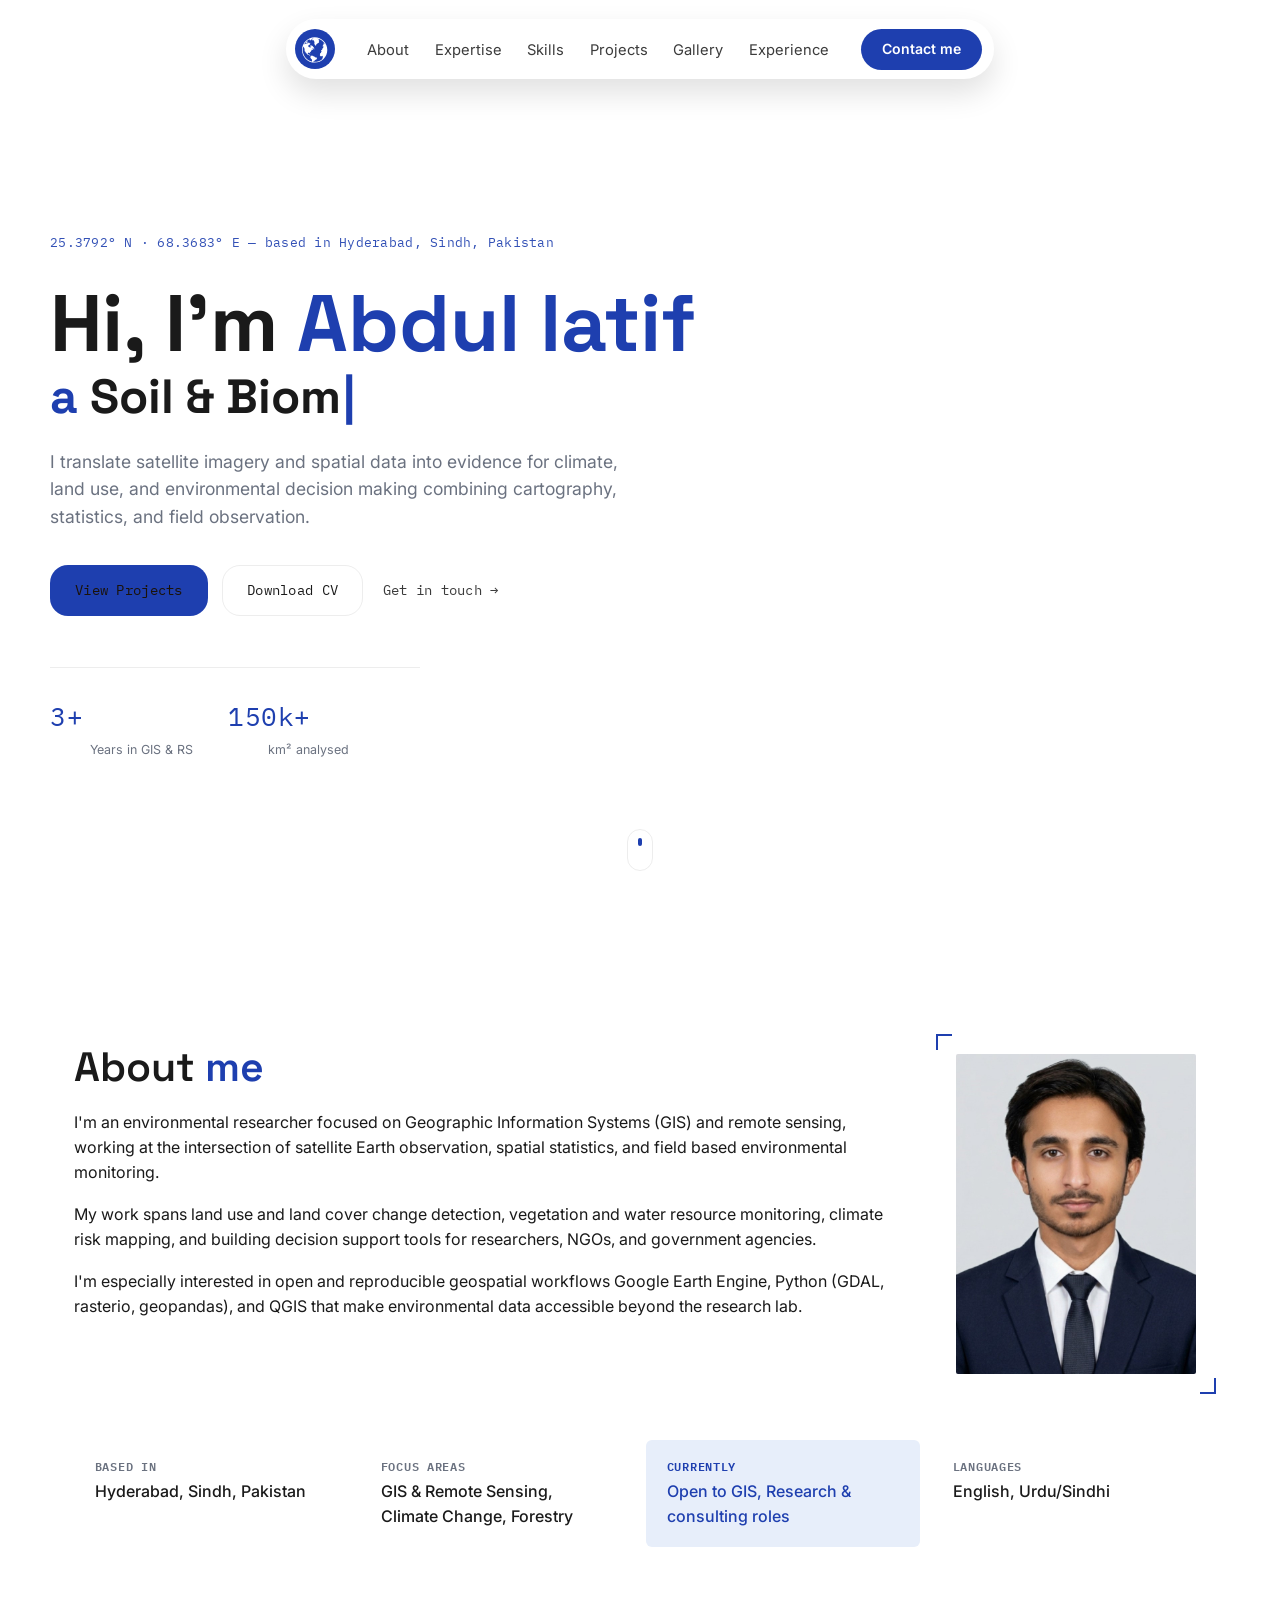
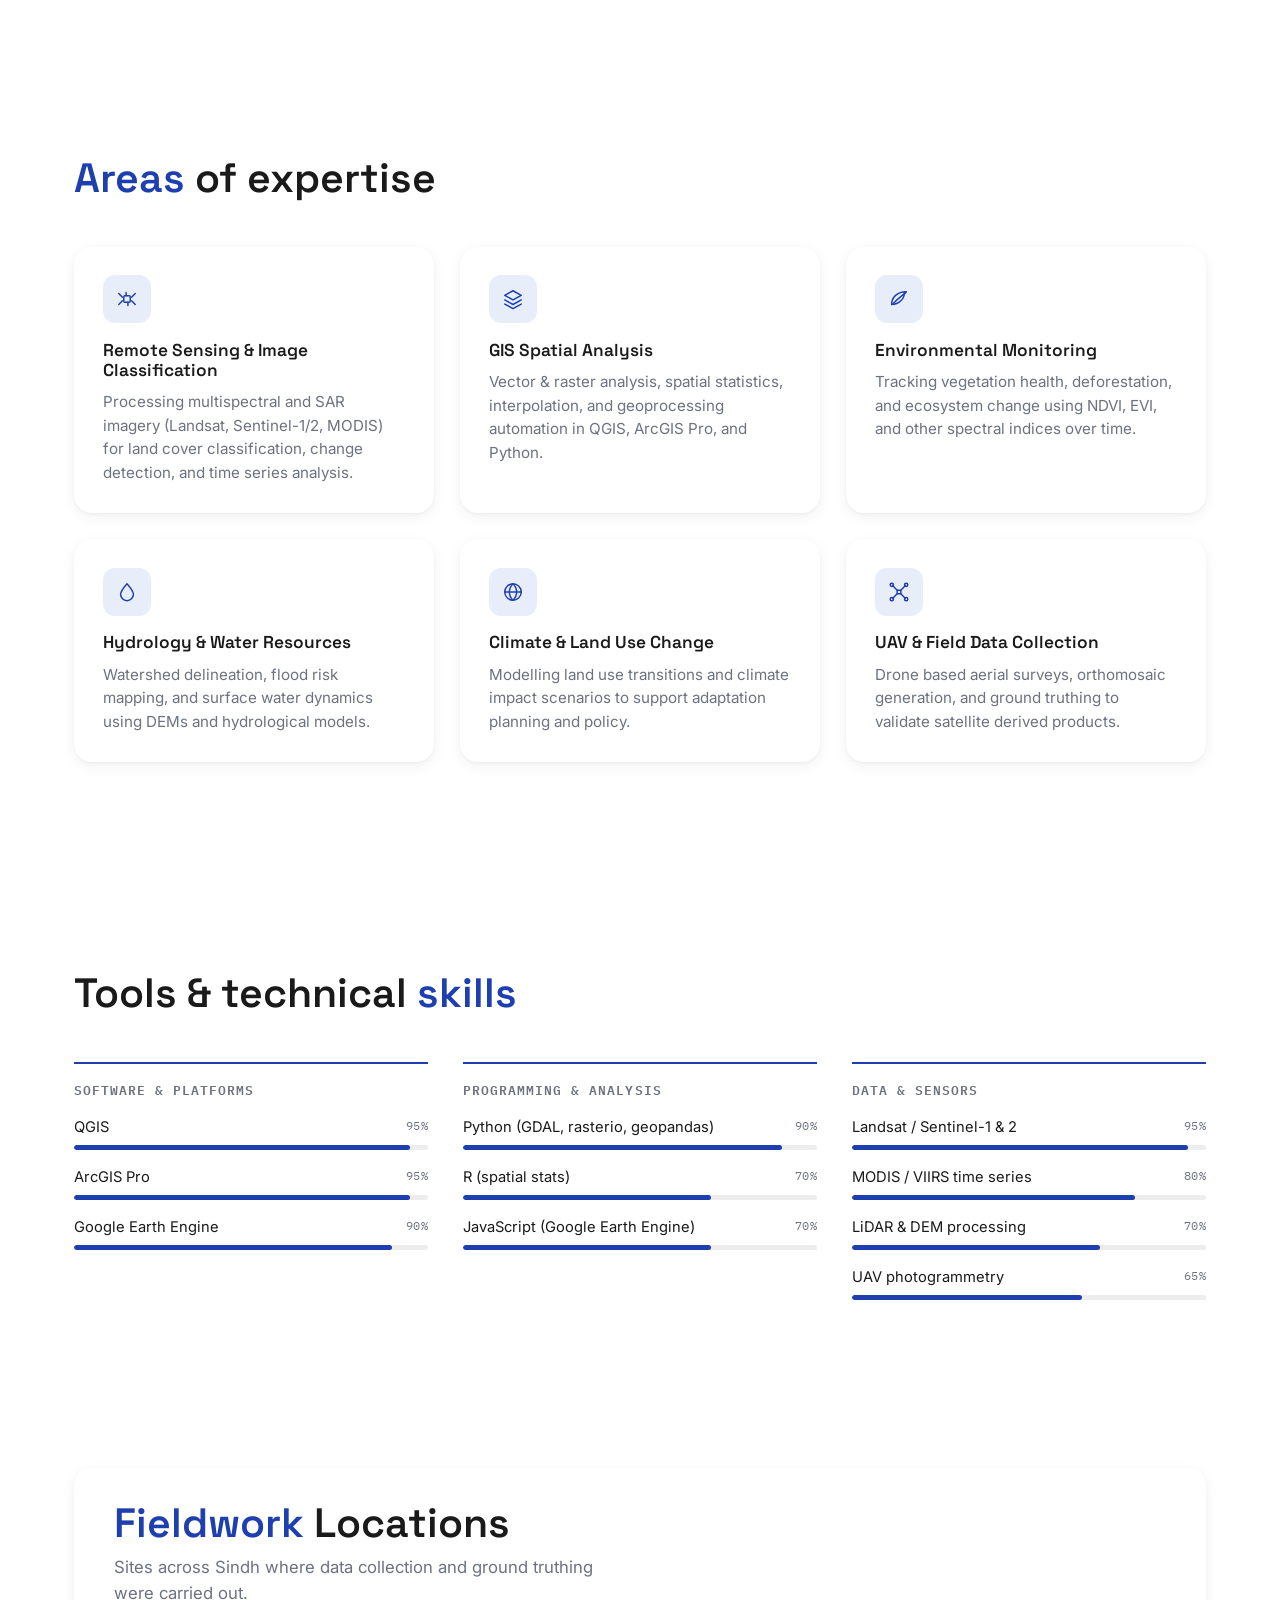
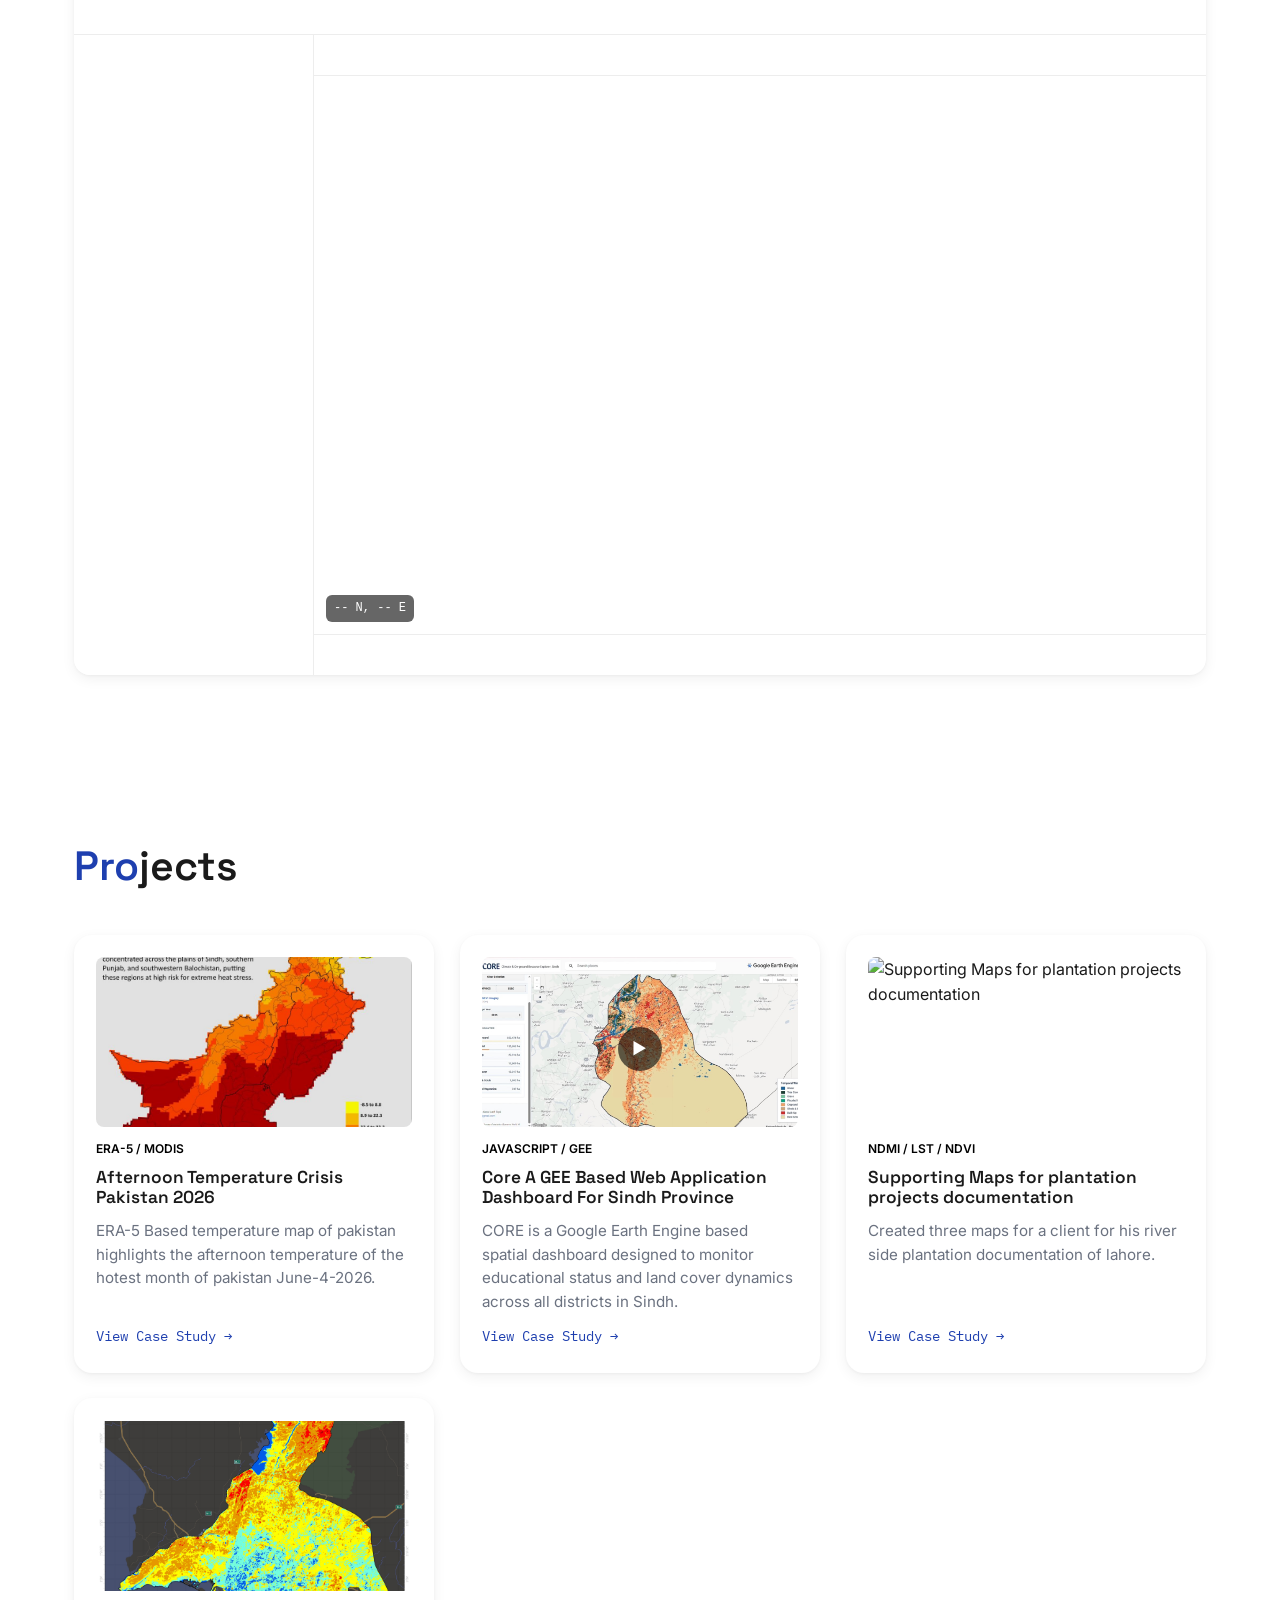
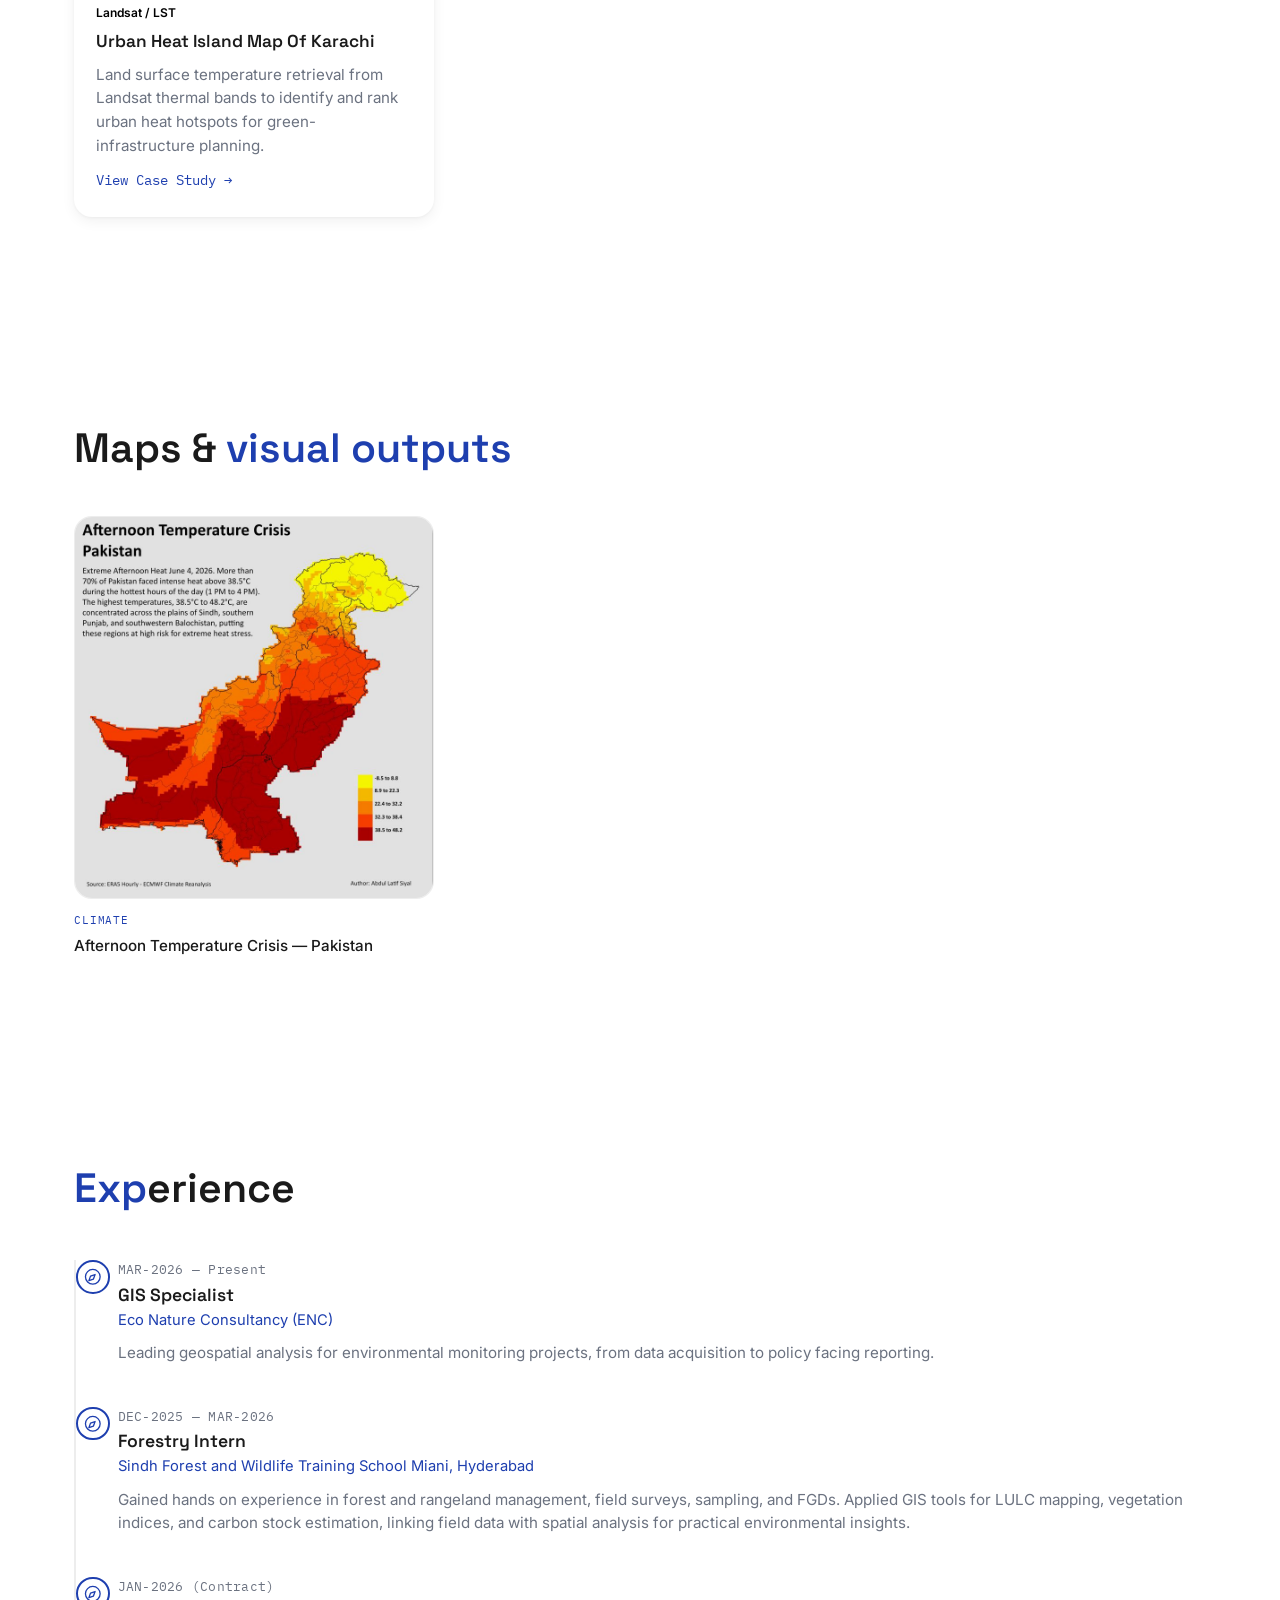
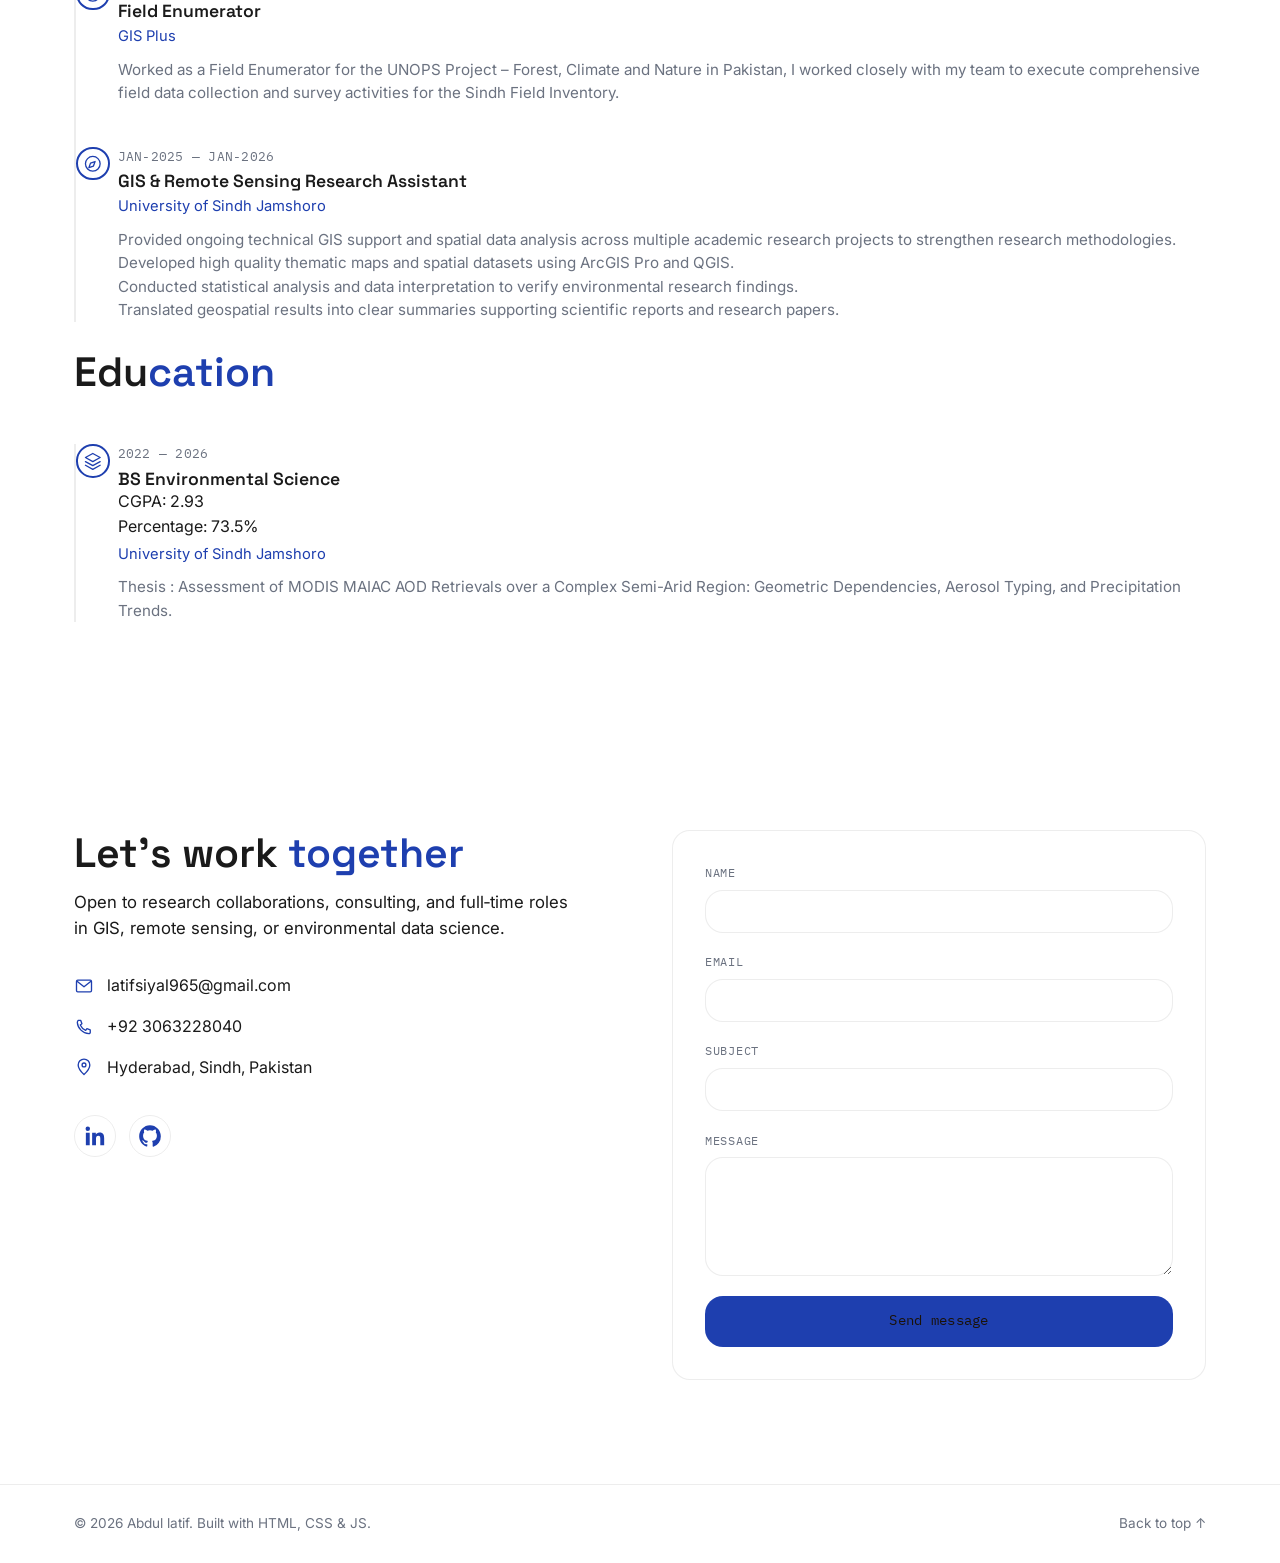
==== commit 25728172: "finalll" ====
--- a/index.html
+++ b/index.html
@@ -117,13 +117,11 @@
 
     <!-- ===================== HERO ===================== -->
     <section class="hero" id="hero">
-      <div class="hero-bg" aria-hidden="true">
-        <svg class="contour-field" viewBox="0 0 1200 800" preserveAspectRatio="none">
-          <path class="c1" d="M-50,650 C150,600 250,700 450,640 C650,580 750,660 950,610 C1050,585 1150,620 1250,600" />
-          <path class="c2" d="M-50,550 C150,500 280,600 480,540 C660,485 760,560 980,510 C1080,485 1180,520 1250,500" />
-          <path class="c3" d="M-50,450 C160,400 260,500 470,440 C650,390 770,460 970,410 C1070,385 1170,420 1250,400" />
-          <path class="c4" d="M-50,750 C160,710 260,780 470,730 C650,690 770,750 970,710 C1070,690 1170,720 1250,705" />
-        </svg>
+    <div class="hero-bg" aria-hidden="true">
+        <video class="hero-video" autoplay muted loop playsinline poster="assets/hero-poster.jpg">
+          <source src="assets/videos/hero.mp4" type="video/mp4">
+        </video>
+        <div class="hero-video-overlay"></div>
       </div>
 
       <div class="container hero-inner">
@@ -223,7 +221,7 @@
     <section class="section section-paper" id="gallery">
       <div class="container">
         <h2>Maps &amp; <span class="accent-word">visual outputs</span></h2>
-        <p class="section-lede">A broader look at maps, classifications, and Earth Engine outputs. Click any image to enlarge.</p>
+         <!--<p class="section-lede">A broader look at maps, classifications, and Earth Engine outputs. Click any image to enlarge.</p>-->
         <div class="gallery-grid" id="galleryGrid" data-reveal-group></div>
       </div>
     </section>
@@ -263,6 +261,7 @@
         </div>
 
         <form class="contact-form" id="contactForm" data-reveal>
+          <input type="hidden" name="access_key" value="5e2b0790-6ded-4997-a2c3-0dc712d421b2">
           <div class="form-row">
             <label for="cf-name">Name</label>
             <input id="cf-name" name="name" type="text" autocomplete="name" required />
--- a/css/style.css
+++ b/css/style.css
@@ -5,16 +5,15 @@
    ====================================================================== */
 
 :root {
-  /* ---- Colour tokens (InBio white/pink palette) ---- */
-  --ink: #EEF0F3;          /* was dark navy — now unified light gray, no more alternating dark sections */
-  --ink-raised: #FFFFFF;   /* cards / panels on "ink" sections */
-  --paper: #EEF0F3;        /* light gray page background */
-  --paper-raised: #FFFFFF; /* cards / panels on "paper" sections */
-
-  --canopy: #FF1463;  /* was green — now pink accent */
-  --hydro: #FF1463;   /* was cyan — now pink accent */
-  --terra: #FF1463;   /* was ochre — now pink accent */
-  --alert: #FF1463;   /* was clay red — now pink accent */
+--ink: #FFFFFF;
+  --ink-raised: #FFFFFF;
+  --paper: #FFFFFF;
+  --paper-raised: #FFFFFF;
+
+--canopy: #1E3FAF;
+  --hydro: #1E3FAF;
+  --terra: #1E3FAF;
+  --alert: #1E3FAF;
 
   --text-dark-bg: #1A1A1A;         /* was light text for dark bg — now dark text since bg is now light */
   --text-dark-bg-muted: #6B7280;
@@ -223,6 +222,24 @@
   overflow: hidden;
   padding-top: var(--header-h);
 }
+
+
+.hero-video {
+  position: absolute;
+  inset: 0;
+  width: 100%;
+  height: 100%;
+  object-fit: cover;
+  z-index: 0;
+}
+.hero-video-overlay {
+  position: absolute;
+  inset: 0;
+  background: transparent;
+  z-index: 1;
+}
+
+
 .hero-bg { position: absolute; inset: 0; opacity: 0.55; }
 .contour-field { width: 100%; height: 100%; }
 .contour-field path { fill: none; stroke: var(--text-dark-bg); stroke-width: 1; opacity: 0.16; }
@@ -236,12 +253,15 @@
   .contour-field .c3 { animation-duration: 34s; }
   .contour-field .c4 { animation-duration: 26s; }
 }
+
+
+
 @keyframes drift {
   from { transform: translateX(0); }
   to { transform: translateX(-40px); }
 }
 
-.hero-inner { position: relative; z-index: 1; padding: 4rem 0; width: 100%; }
+.hero-inner { position: relative; z-index: 1; padding: 5rem 0 4rem; width: 100%; }
 .eyebrow { display: block; font-size: 0.82rem; margin-bottom: 1.5rem; }
 .hero-greeting {
   color: var(--text-light-bg);
@@ -380,7 +400,7 @@
   color: var(--terra);
 }
 .fact-list li.fact-current {
-  background: #ffe3ec;
+  background: #E7EEFA;
 }
 .fact-list li.fact-current .fact-label {
   color: var(--terra);
@@ -409,7 +429,7 @@
   width: 48px;
   height: 48px;
   border-radius: 12px;
-  background: #ffe3ec;
+  background: #E7EEFA;
   color: var(--terra);
   margin-bottom: 1.1rem;
   display: flex;
@@ -518,9 +538,19 @@
 .social-link {
   width: 42px; height: 42px; border-radius: 50%; border: 1px solid var(--line-on-dark);
   display: flex; align-items: center; justify-content: center;
-  font-size: 0.85rem; transition: border-color 160ms var(--ease), color 160ms var(--ease), transform 160ms var(--ease);
+  font-size: 0.85rem; color: var(--terra);
+  transition: border-color 160ms var(--ease), color 160ms var(--ease), transform 160ms var(--ease);
 }
 .social-link:hover { border-color: var(--terra); color: var(--terra); transform: translateY(-2px); }
+.social-icon {
+  width: 26px;
+  height: 26px;
+  display: flex;
+}
+.social-icon svg {
+  width: 100%;
+  height: 100%;
+}
 
 .contact-form { background: var(--ink-raised); border: 1px solid var(--line-on-dark); border-radius: var(--radius); padding: 2rem; }
 .form-row { margin-bottom: 1.2rem; display: flex; flex-direction: column; gap: 0.45rem; }
@@ -836,7 +866,7 @@
   background: rgba(0,0,0,0.04);
 }
 .map-site-item.active {
-  background: #ffe3ec;
+  background: #E7EEFA;
   color: var(--terra);
   font-weight: 600;
 }
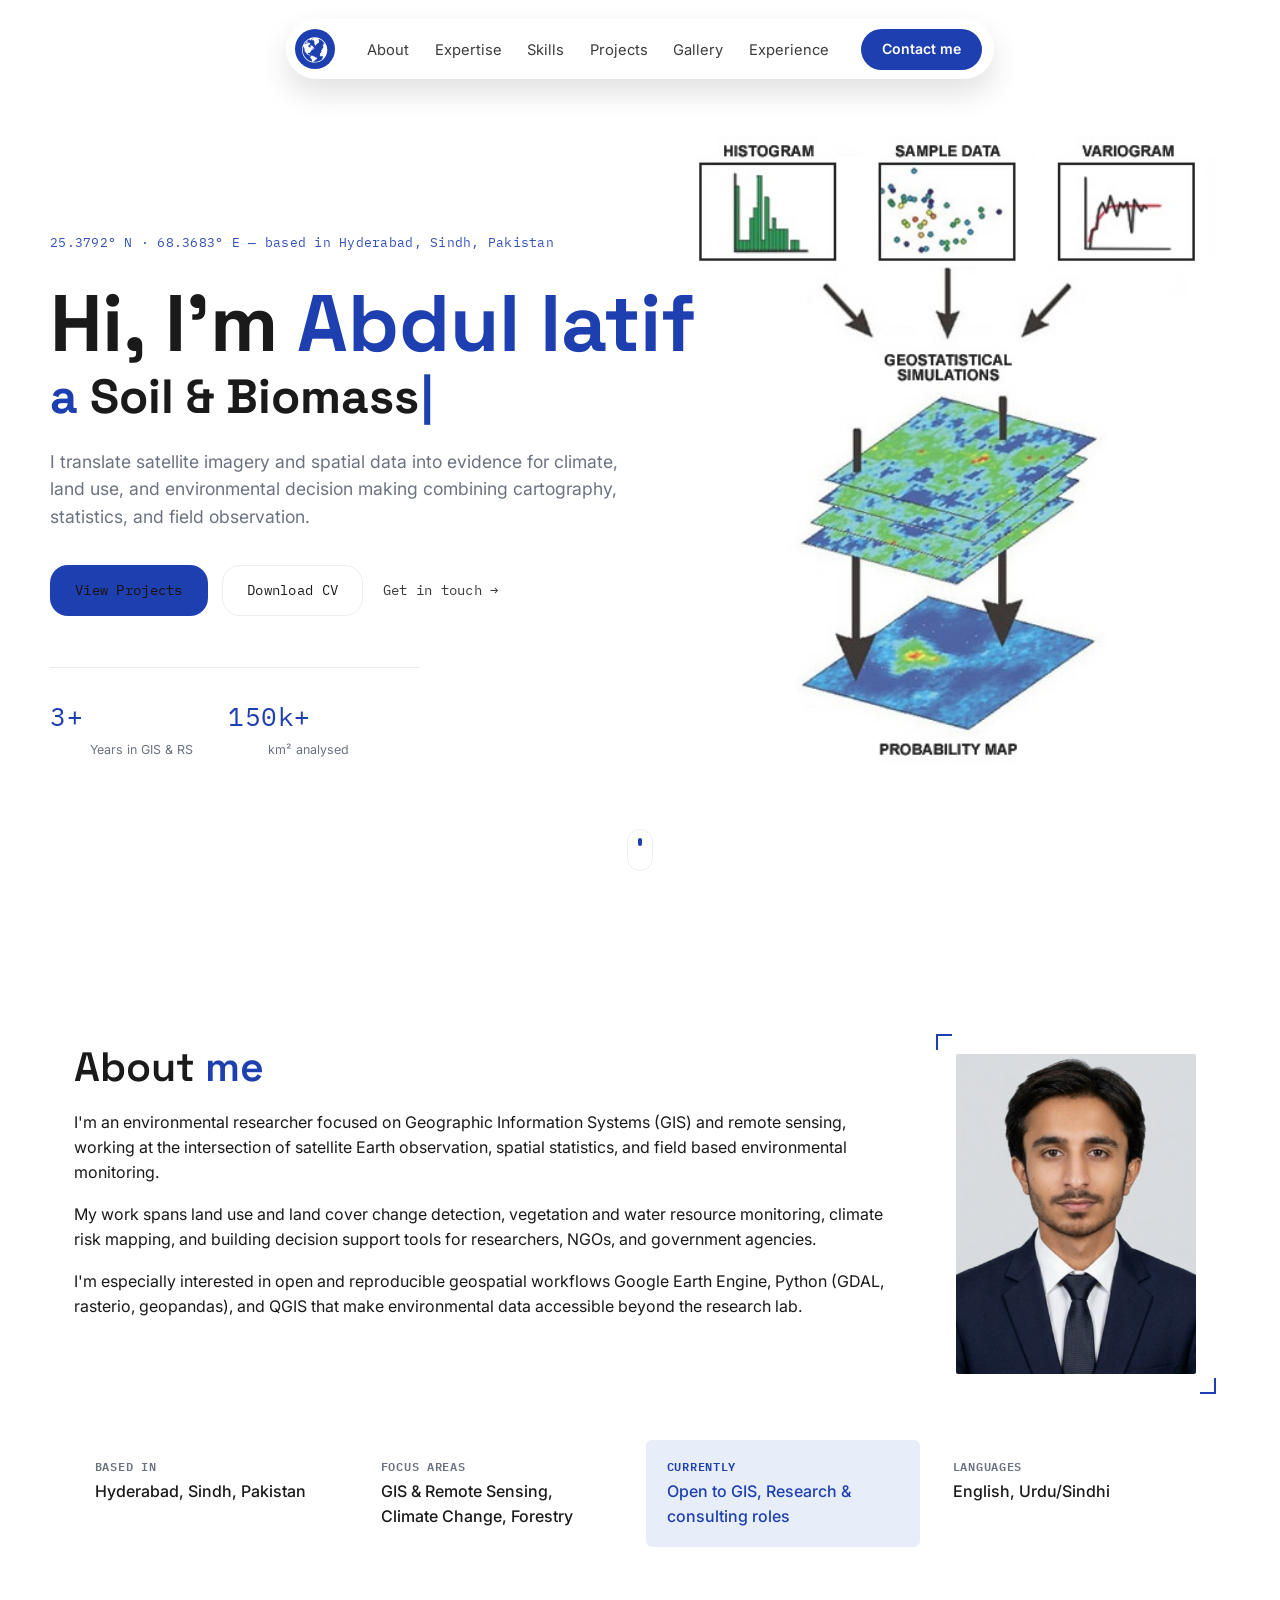
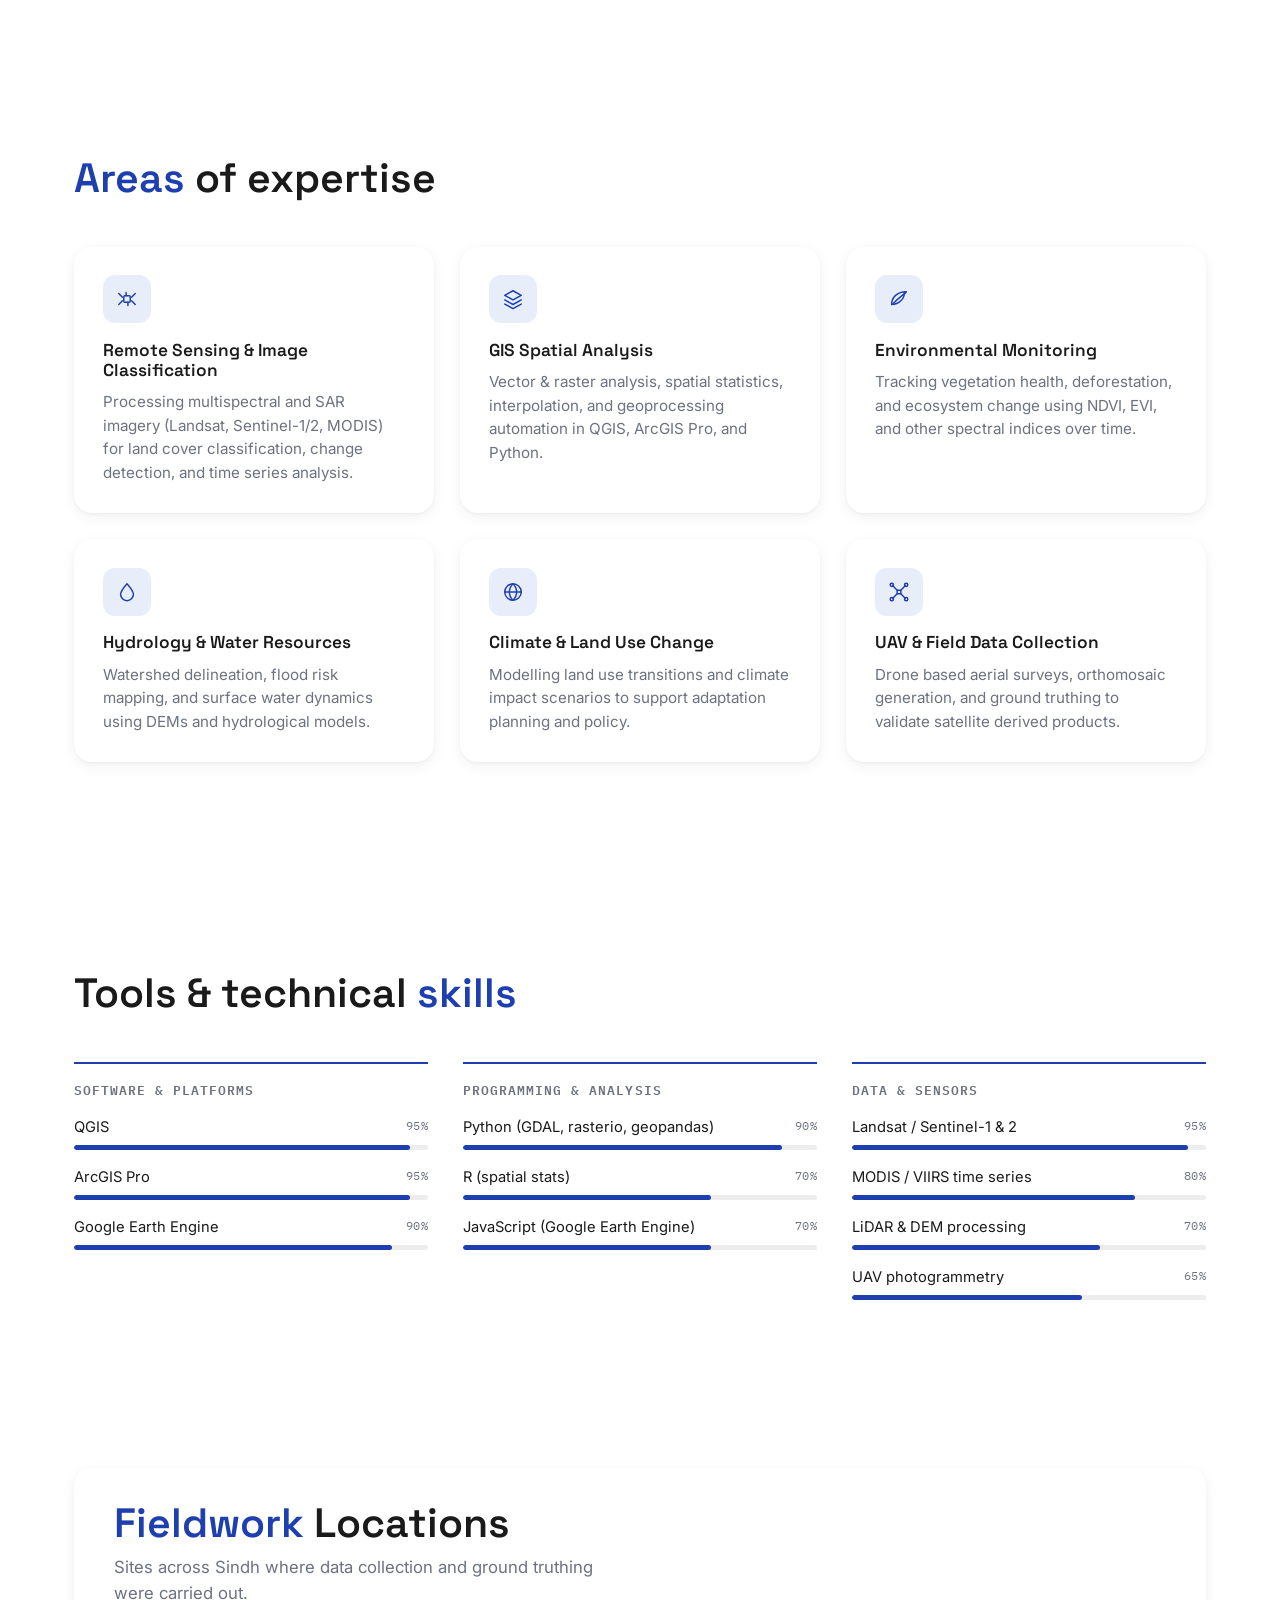
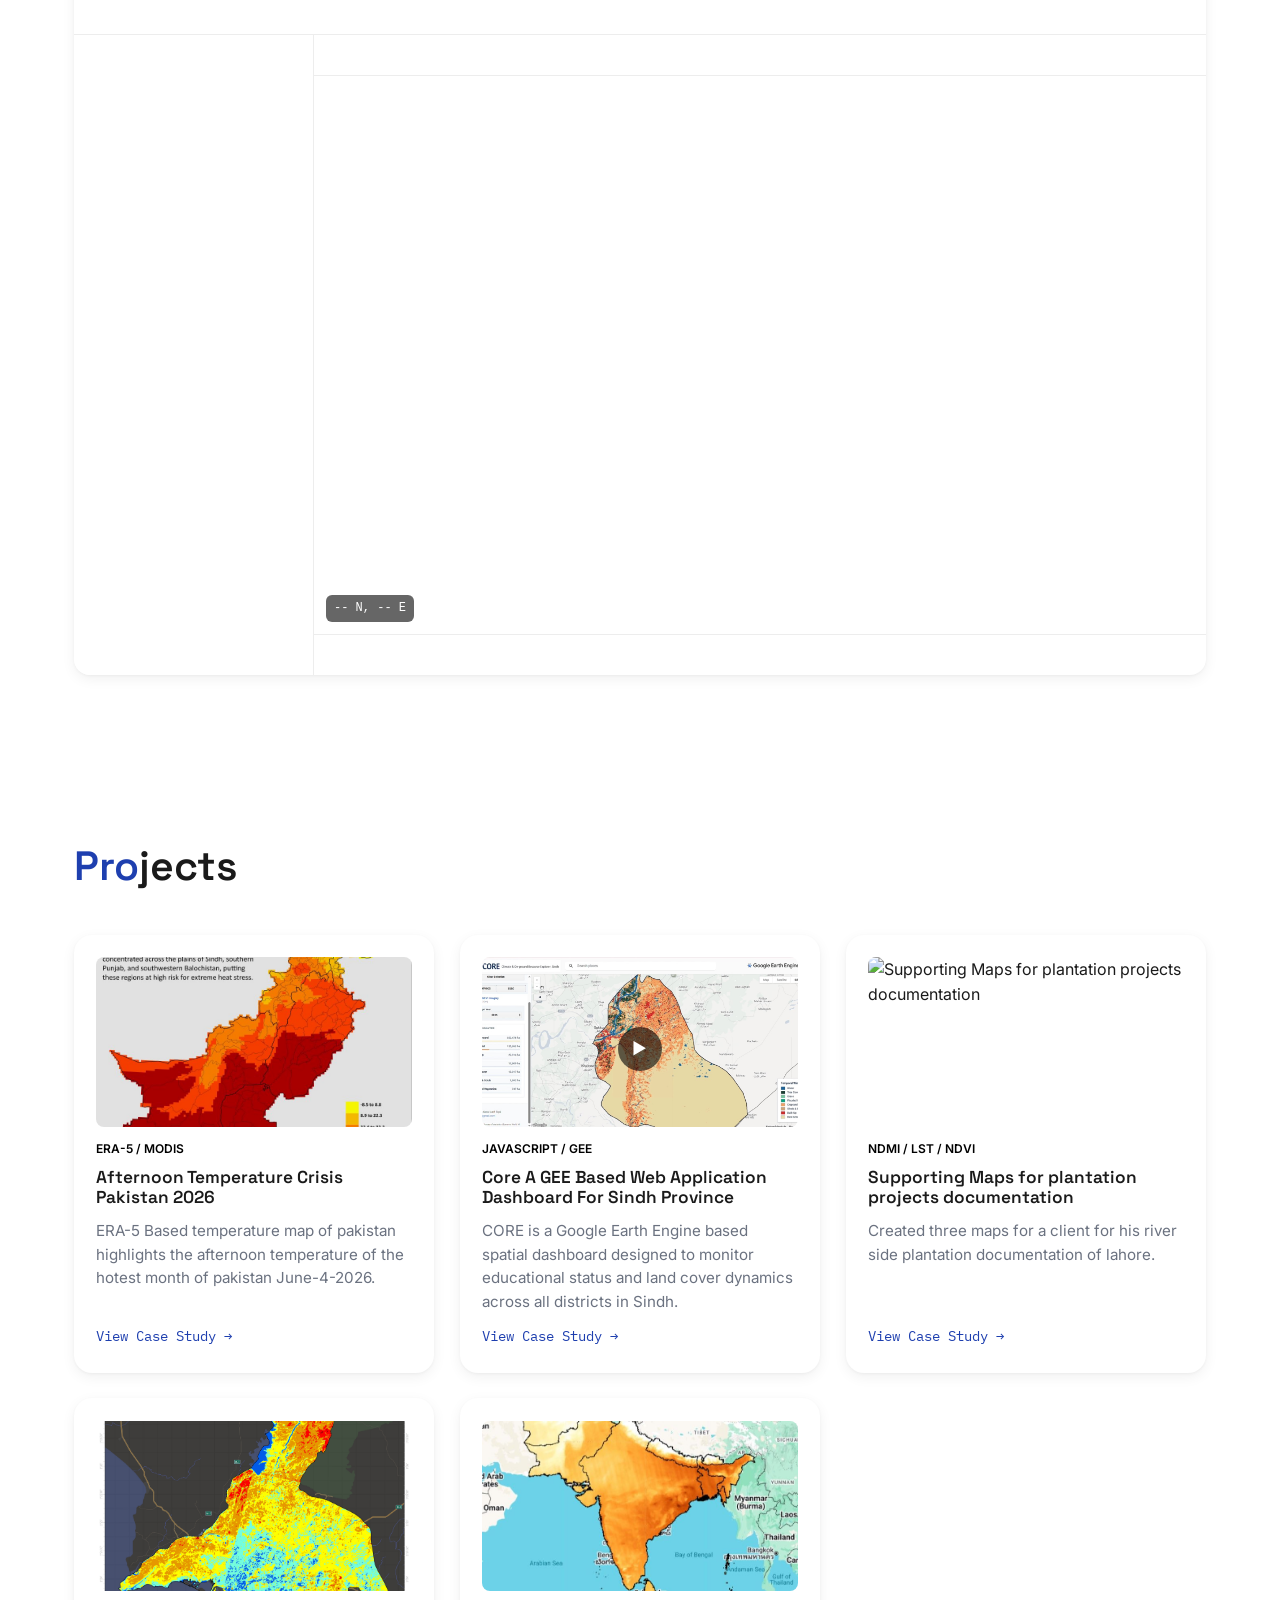
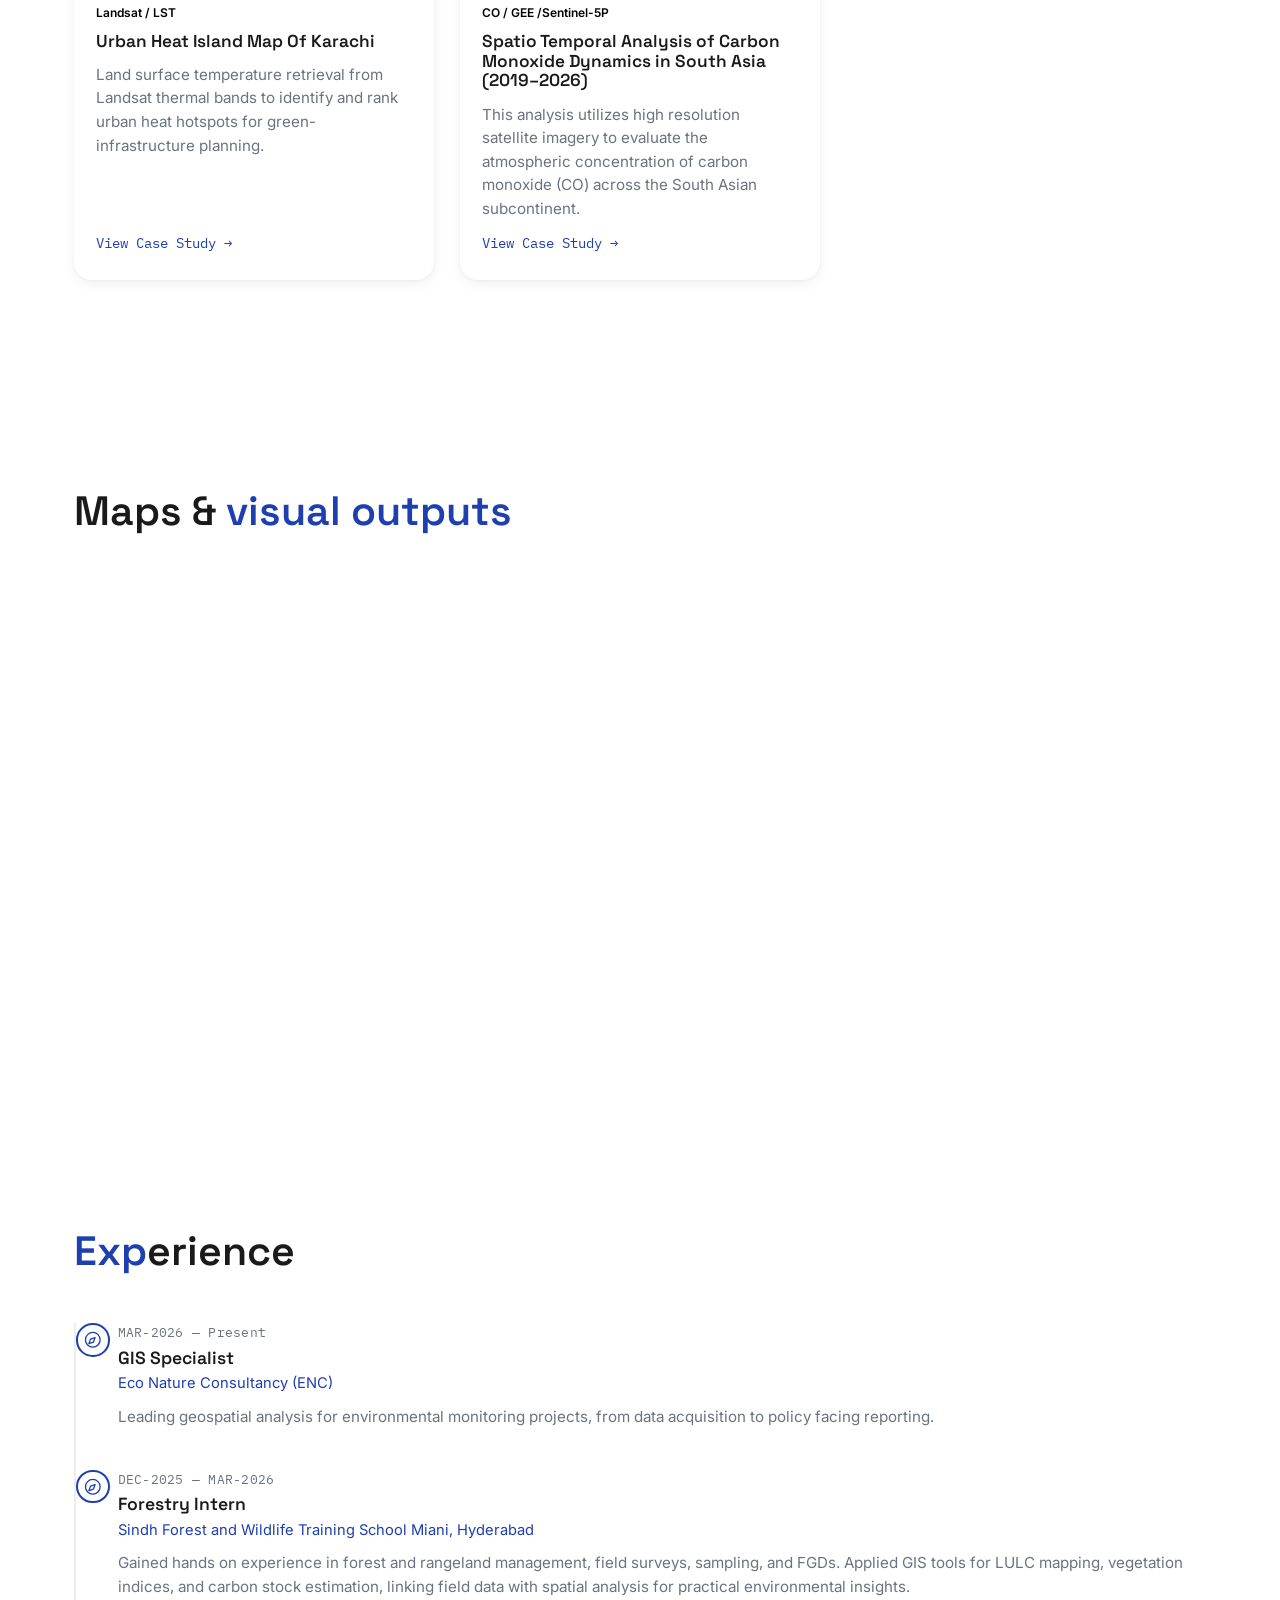
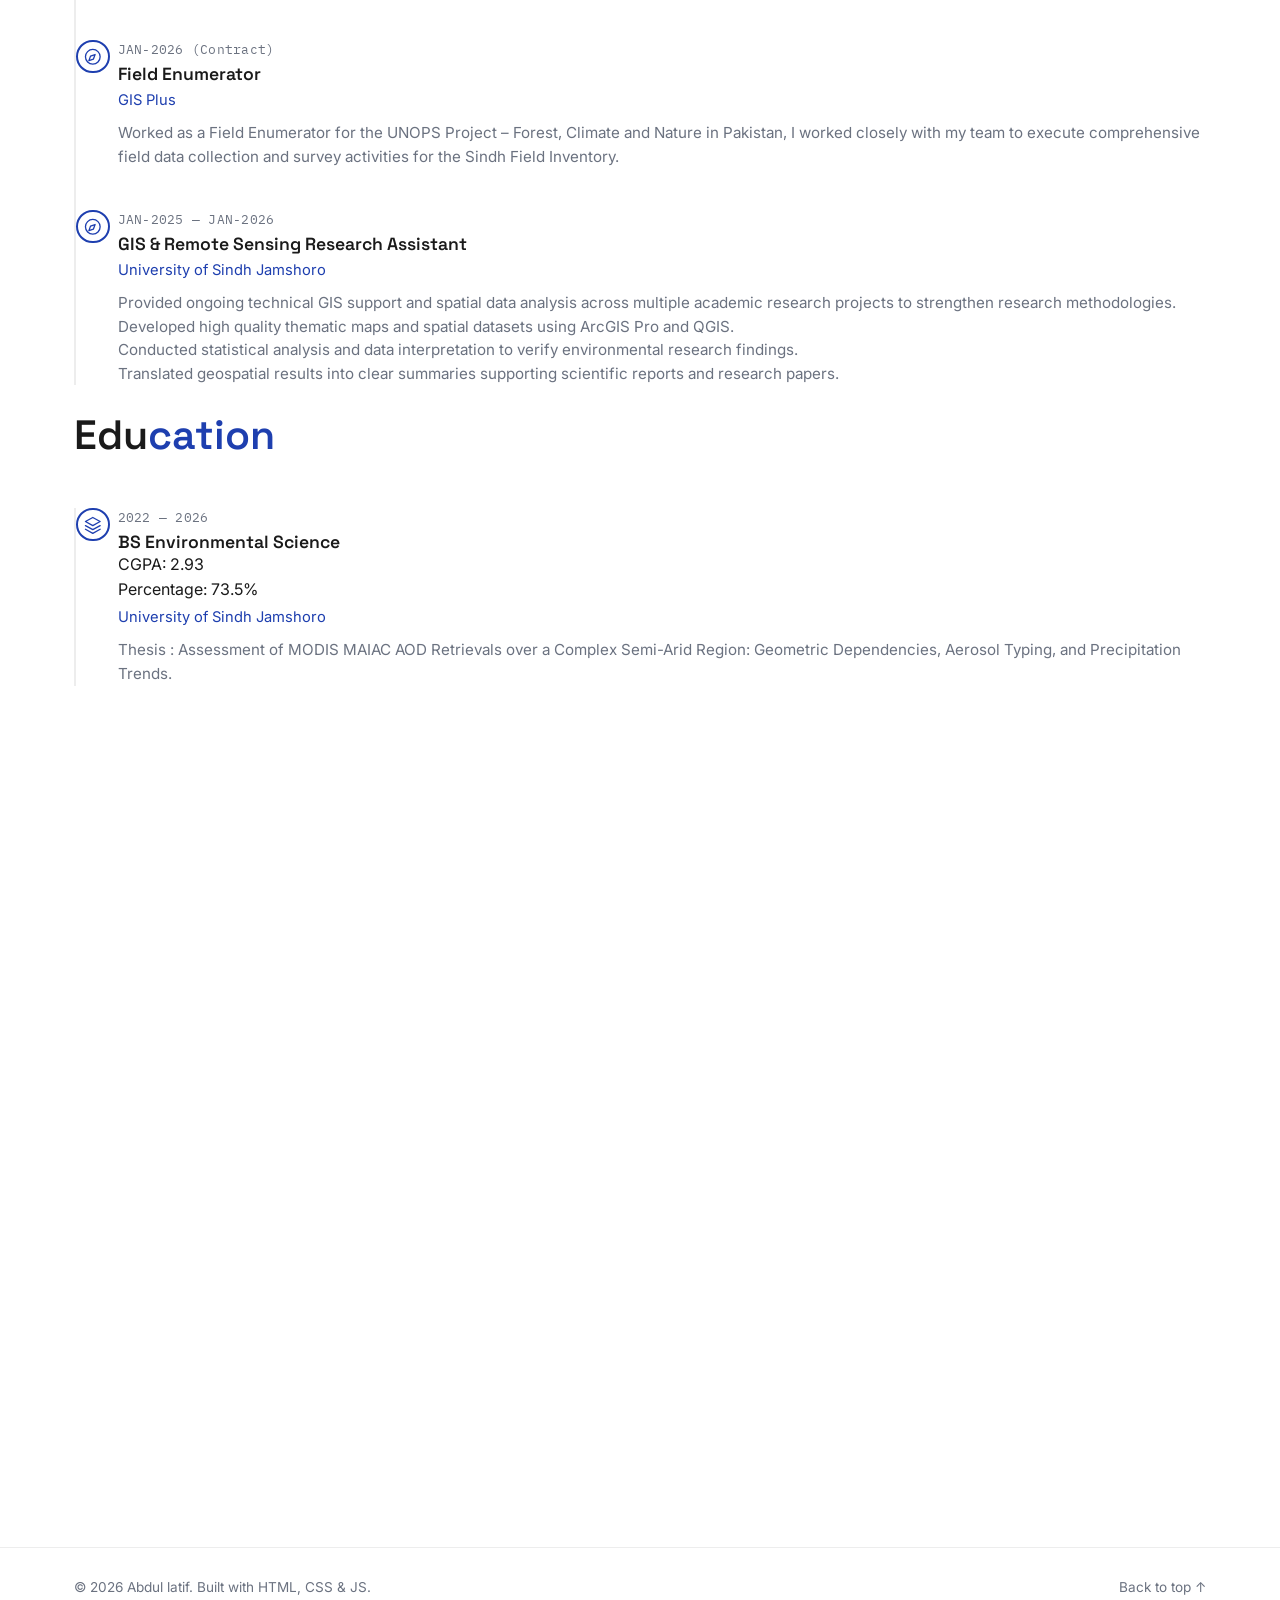
==== commit ac5c29f8: "tst" ====
--- a/index.html
+++ b/index.html
@@ -116,13 +116,16 @@
    <main id="main">
 
     <!-- ===================== HERO ===================== -->
-    <section class="hero" id="hero">
-    <div class="hero-bg" aria-hidden="true">
-        <video class="hero-video" autoplay muted loop playsinline poster="assets/hero-poster.jpg">
-          <source src="assets/videos/hero.mp4" type="video/mp4">
-        </video>
-        <div class="hero-video-overlay"></div>
-      </div>
+   <section class="hero" id="hero">
+  <div class="hero-bg" aria-hidden="true">
+      <video class="hero-video" autoplay muted loop playsinline poster="assets/hero-poster.jpg" style="display: none;">
+        <source src="assets/videos/hero.mp4" type="video/mp4">
+      </video>
+      
+      <img src="assets/projects/bg.jpg" class="hero-static-image">
+
+      <div class="hero-video-overlay"></div>
+  </div>
 
       <div class="container hero-inner">
         <p class="eyebrow mono" id="heroCoords">29.9691° N · 73.8567° E — based in Your City, Country</p>
--- a/css/style.css
+++ b/css/style.css
@@ -211,18 +211,29 @@
   .nav-links { display: none; }
   .nav-toggle { display: flex; }
 }
+
 /* ============================== HERO ============================== */
 .hero {
   position: relative;
   min-height: 100vh;
   display: flex;
   align-items: center;
+  /* If you want a split layout, change justify-content to space-between */
+  justify-content: flex-start; 
   background: var(--ink);
   color: var(--text-dark-bg);
   overflow: hidden;
   padding-top: var(--header-h);
 }
 
+/* Background wrapper covering the section */
+.hero-bg { 
+  position: absolute; 
+  inset: 0; 
+  opacity: 0.90; /* Adjusted for better image clarity */
+  z-index: 0;
+  pointer-events: none;
+}
 
 .hero-video {
   position: absolute;
@@ -232,6 +243,7 @@
   object-fit: cover;
   z-index: 0;
 }
+
 .hero-video-overlay {
   position: absolute;
   inset: 0;
@@ -239,27 +251,38 @@
   z-index: 1;
 }
 
-
-.hero-bg { position: absolute; inset: 0; opacity: 0.55; }
-.contour-field { width: 100%; height: 100%; }
-.contour-field path { fill: none; stroke: var(--text-dark-bg); stroke-width: 1; opacity: 0.16; }
-.contour-field .c1 { stroke: var(--canopy); opacity: 0.35; }
-.contour-field .c2 { stroke: var(--hydro); opacity: 0.28; }
-.contour-field .c3 { opacity: 0.18; }
-.contour-field .c4 { stroke: var(--terra); opacity: 0.22; }
-@media (prefers-reduced-motion: no-preference) {
-  .contour-field path { animation: drift 22s ease-in-out infinite alternate; }
-  .contour-field .c2 { animation-duration: 28s; }
-  .contour-field .c3 { animation-duration: 34s; }
-  .contour-field .c4 { animation-duration: 26s; }
-}
-
-
-
-@keyframes drift {
-  from { transform: translateX(0); }
-  to { transform: translateX(-40px); }
-}
+/* Style and position your spatial statistics image on the right */
+.hero-static-image {
+  position: absolute;
+  top: 50%;
+  right: 5%;
+  transform: translateY(-50%);
+  width: 42%;             /* Adjust size relative to screen width */
+  max-width: 650px;
+  height: auto;
+  object-fit: contain;
+  z-index: 2;             /* Sits above background layers */
+  opacity: 0.95;
+}
+
+/* Responsive adjustment for mobile screens where right-side placement crowds text */
+@media (max-width: 992px) {
+  .hero-static-image {
+    position: relative;
+    top: auto;
+    right: auto;
+    transform: none;
+    width: 90%;
+    margin: 2rem auto;
+    display: block;
+  }
+  
+  .hero {
+    flex-direction: column;
+    text-align: center;
+  }
+}
+
 
 .hero-inner { position: relative; z-index: 1; padding: 5rem 0 4rem; width: 100%; }
 .eyebrow { display: block; font-size: 0.82rem; margin-bottom: 1.5rem; }
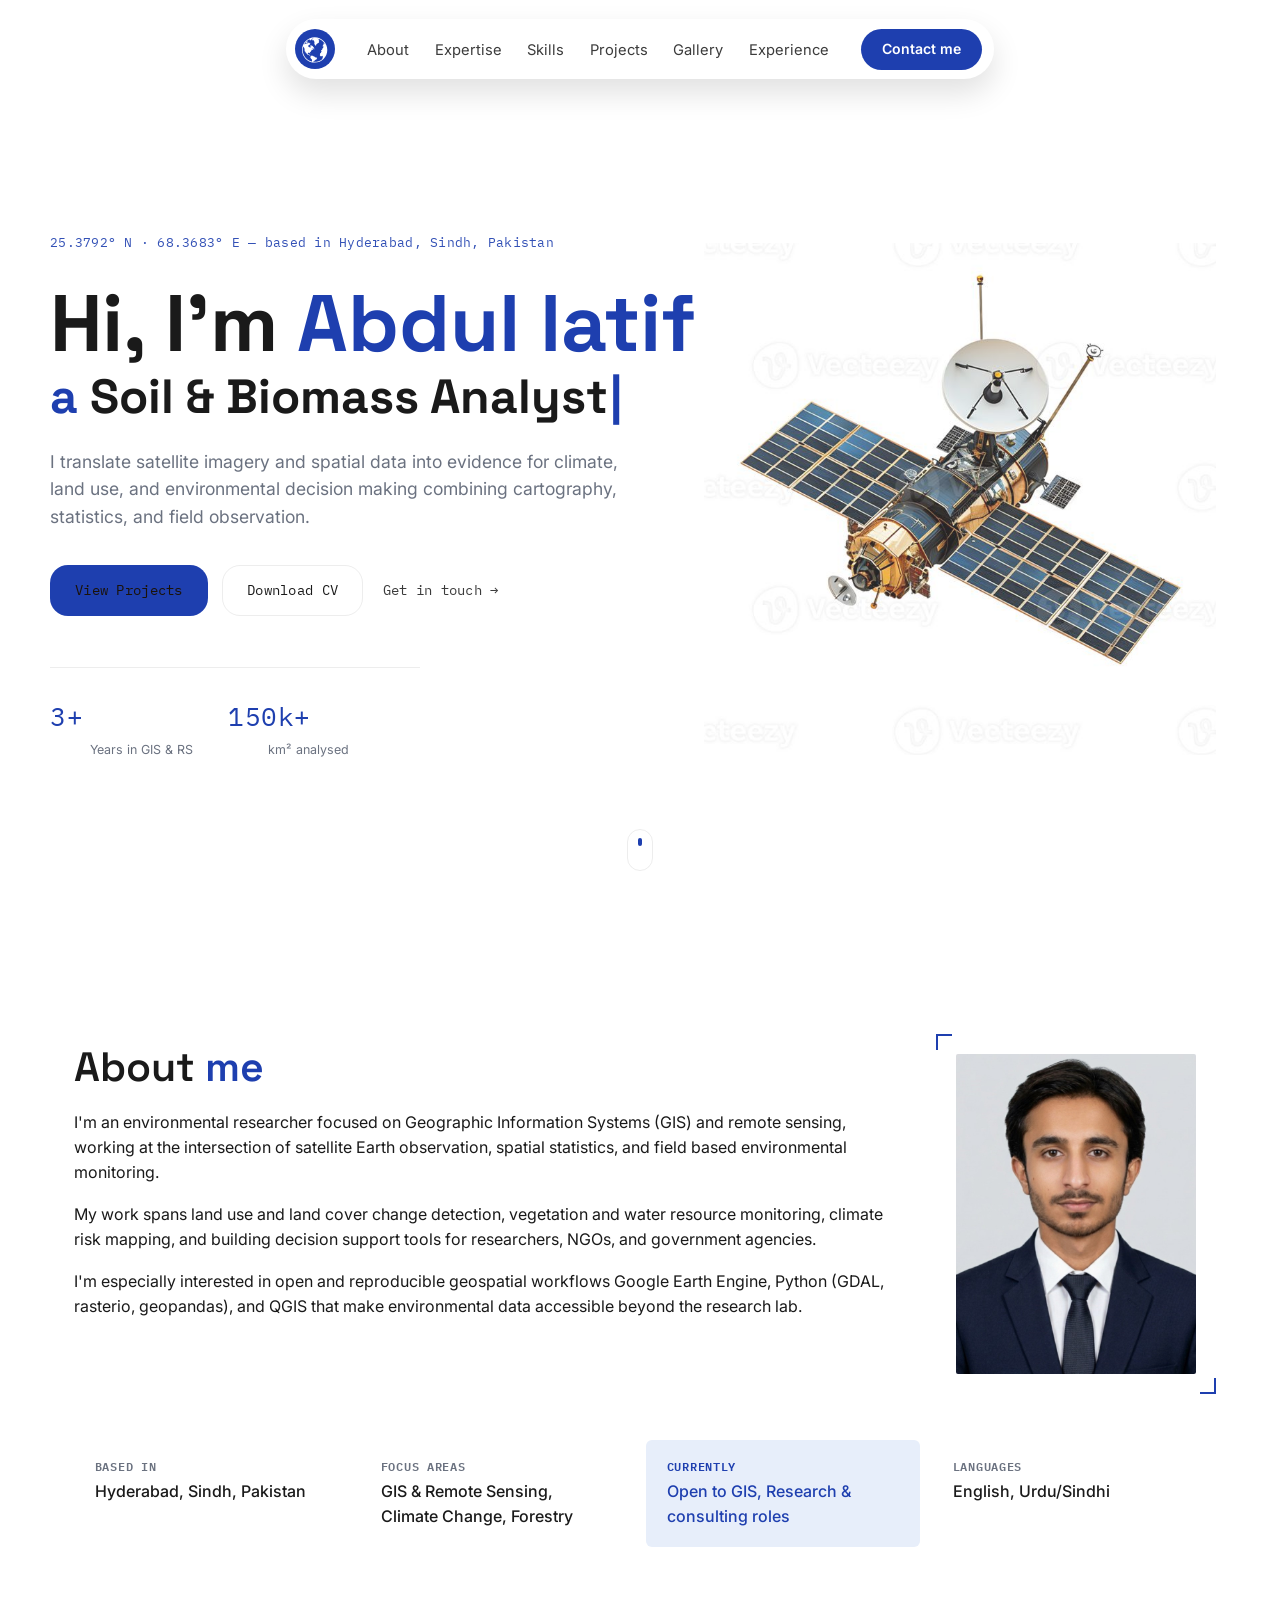
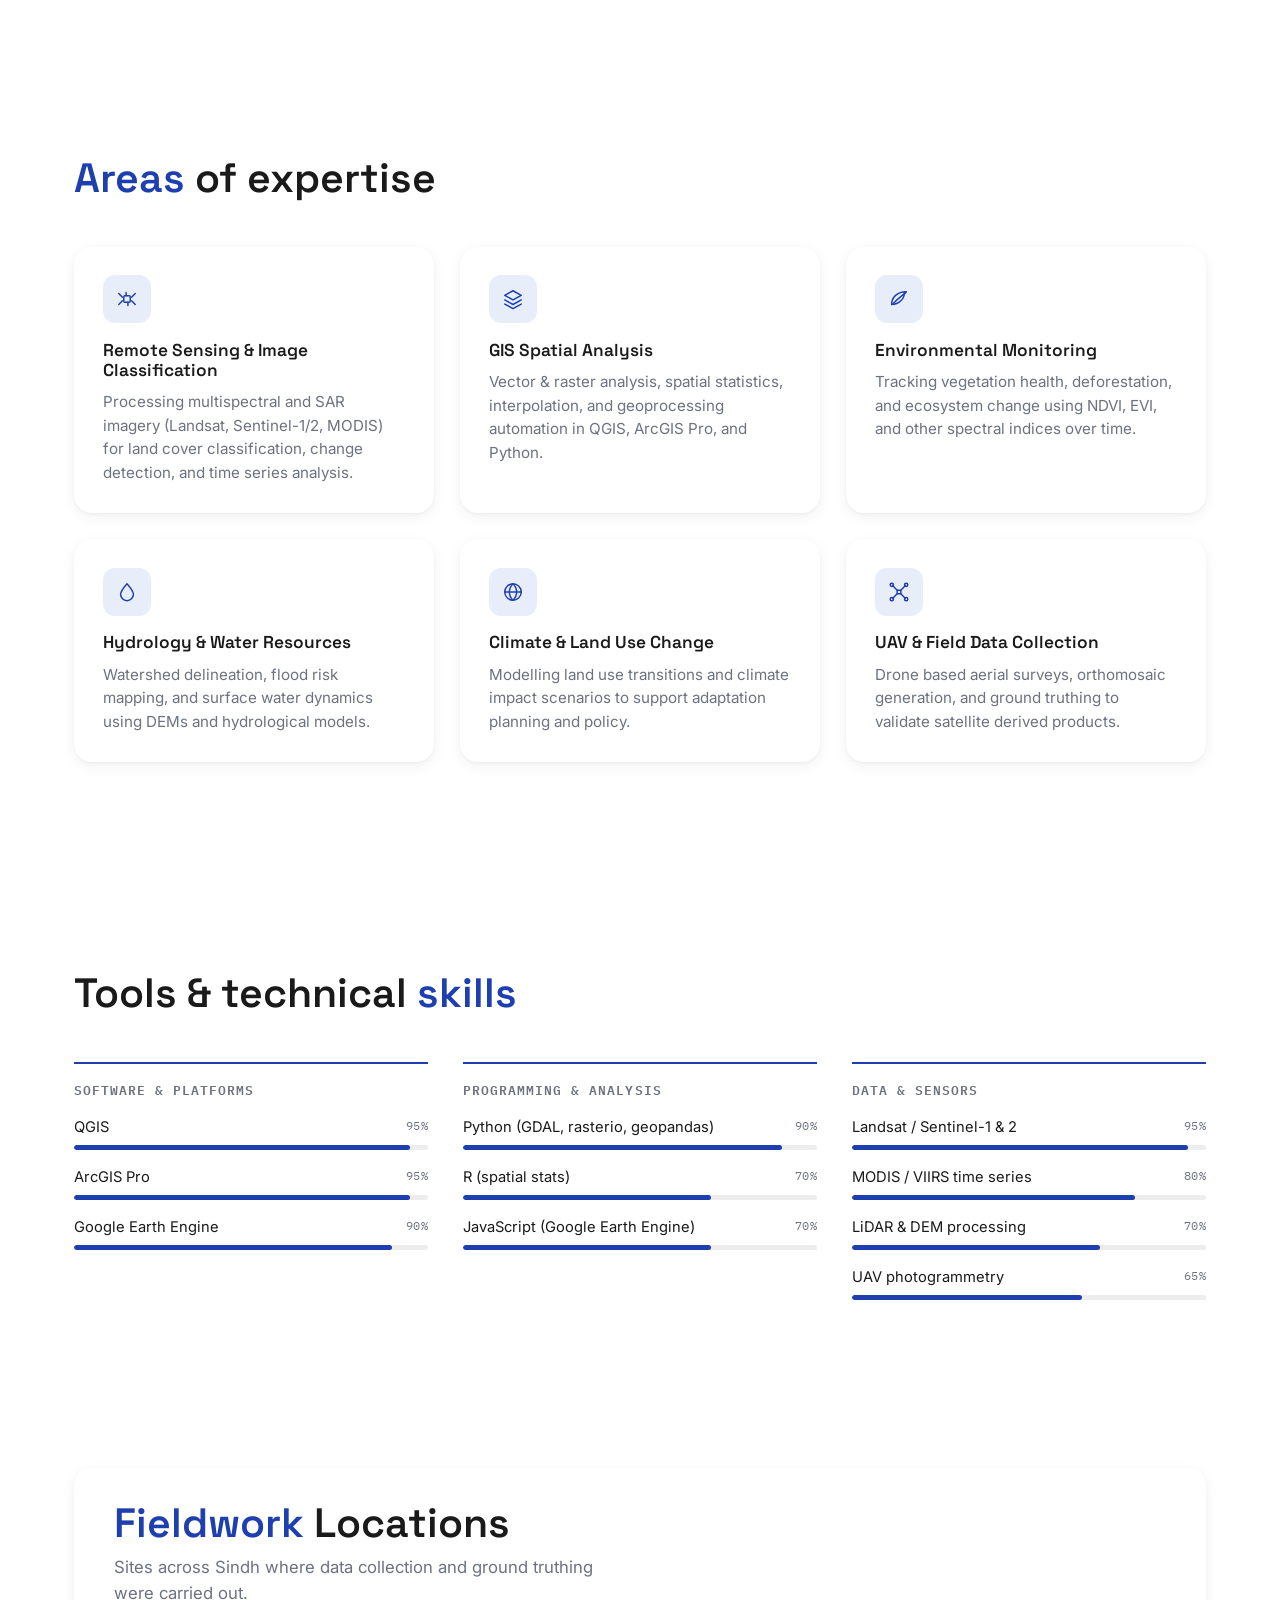
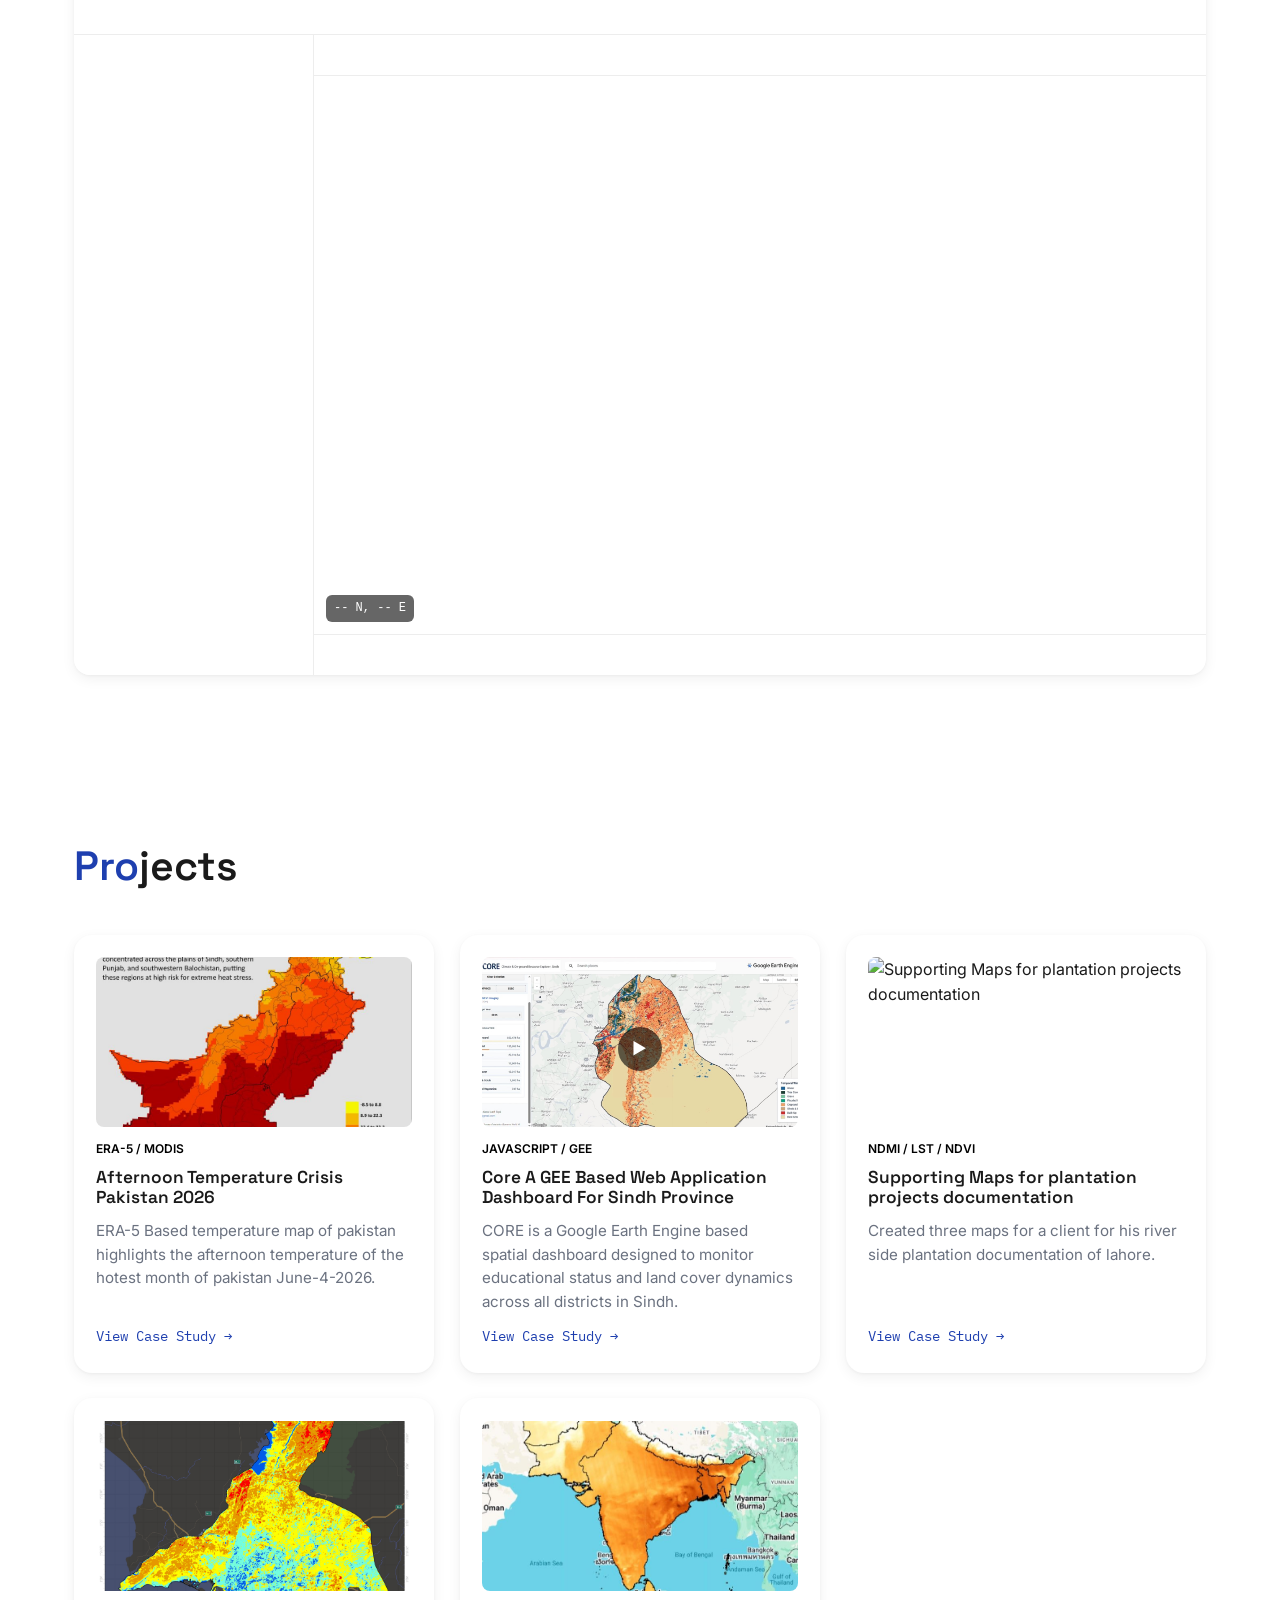
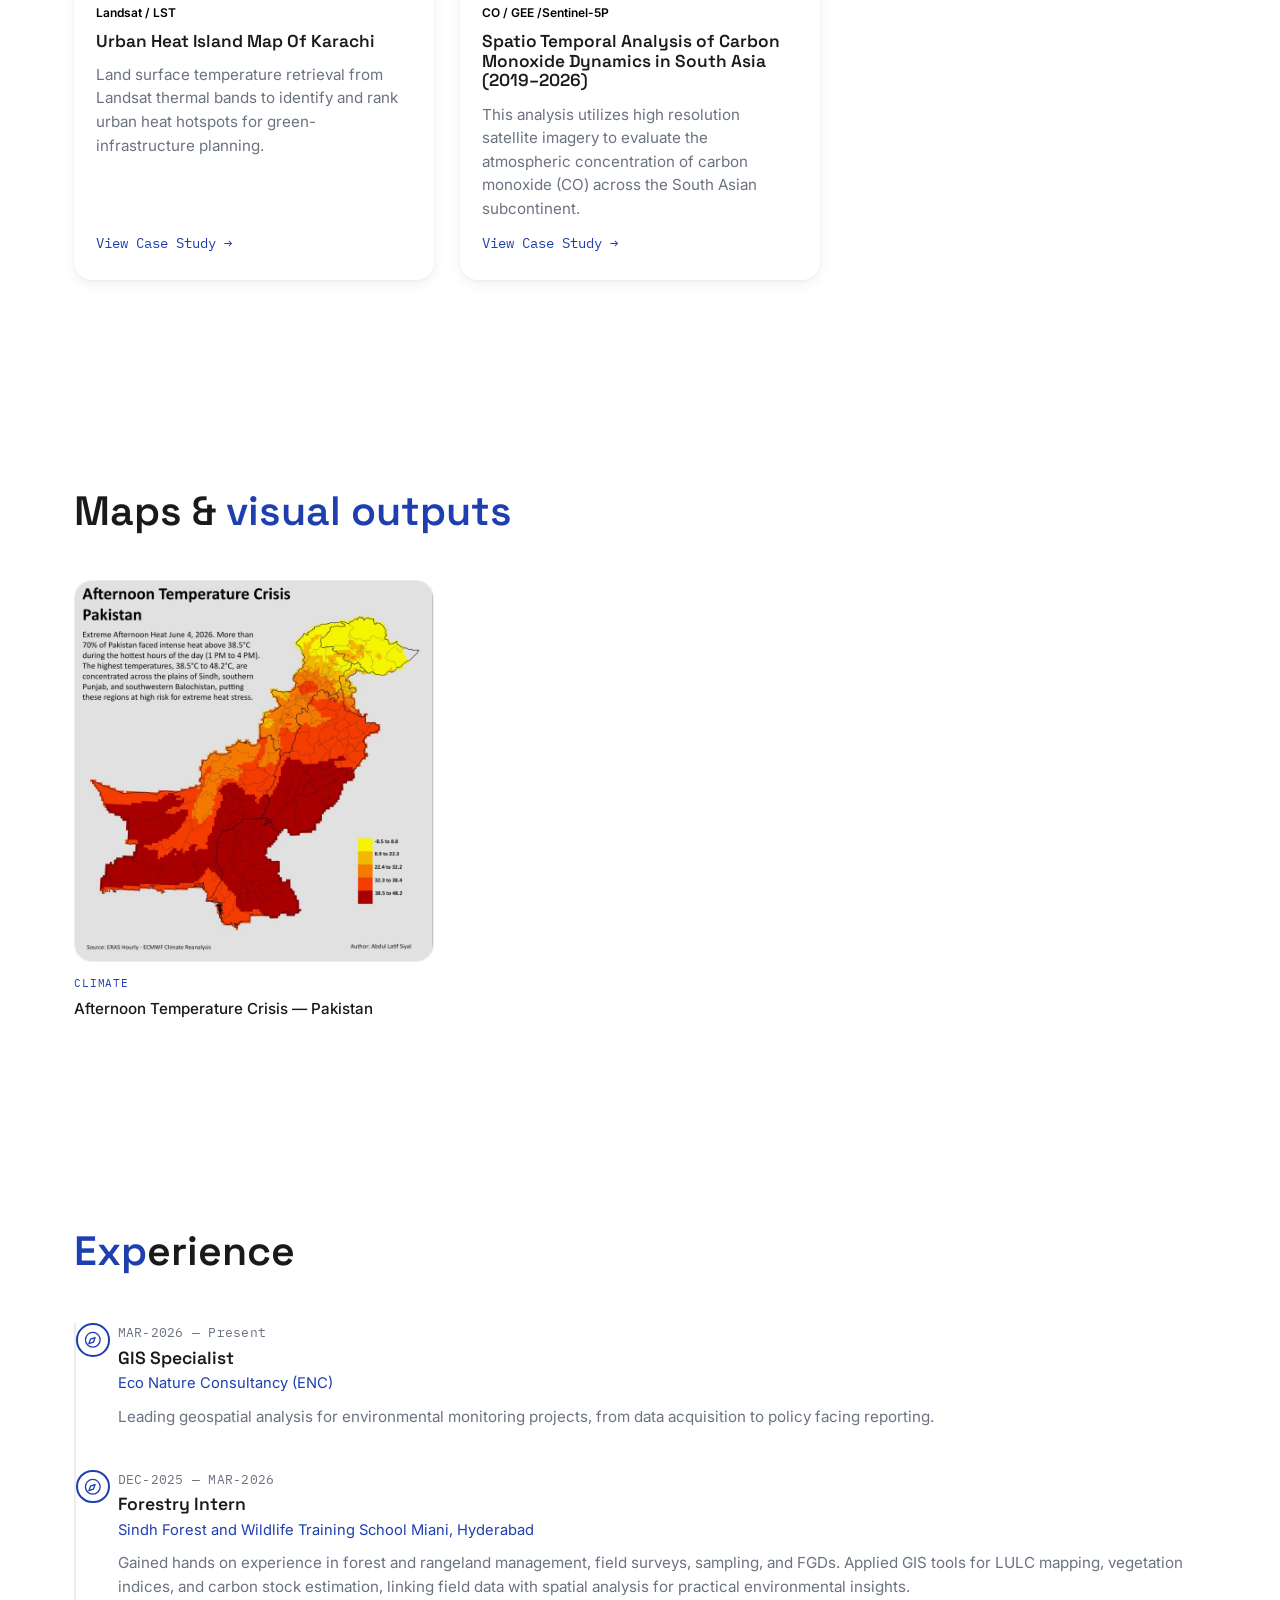
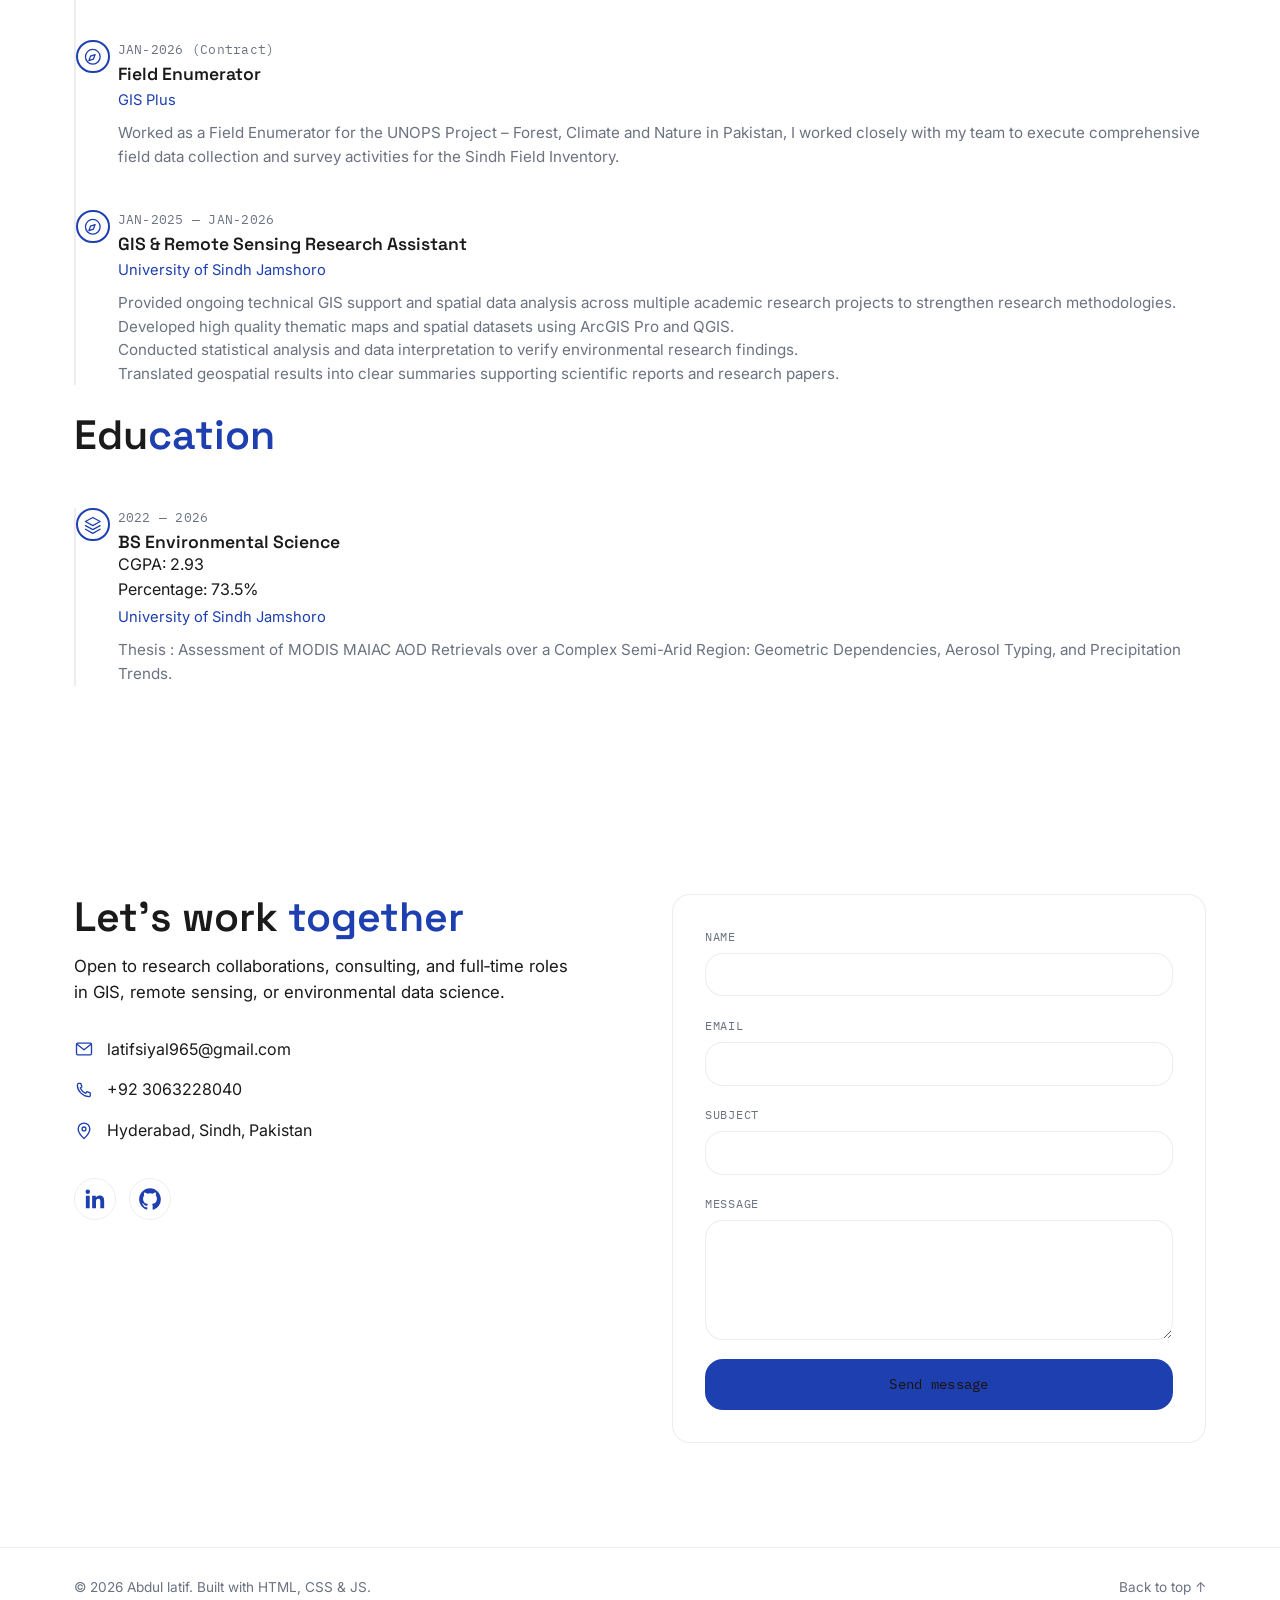
==== commit df1b1ee6: "nn" ====
--- a/index.html
+++ b/index.html
@@ -122,7 +122,7 @@
         <source src="assets/videos/hero.mp4" type="video/mp4">
       </video>
       
-      <img src="assets/projects/bg.jpg" class="hero-static-image">
+      <img src="assets/projects/bg2.jpg" class="hero-static-image">
 
       <div class="hero-video-overlay"></div>
   </div>
--- a/css/style.css
+++ b/css/style.css
@@ -254,11 +254,11 @@
 /* Style and position your spatial statistics image on the right */
 .hero-static-image {
   position: absolute;
-  top: 50%;
+  top: 60%;
   right: 5%;
-  transform: translateY(-50%);
-  width: 42%;             /* Adjust size relative to screen width */
-  max-width: 650px;
+  transform: translateY(-58%);
+  width: 40%;             /* Adjust size relative to screen width */
+  max-width: 520px;
   height: auto;
   object-fit: contain;
   z-index: 2;             /* Sits above background layers */
@@ -272,7 +272,8 @@
     top: auto;
     right: auto;
     transform: none;
-    width: 90%;
+    width: 75%;
+    max-width: 350px;
     margin: 2rem auto;
     display: block;
   }
